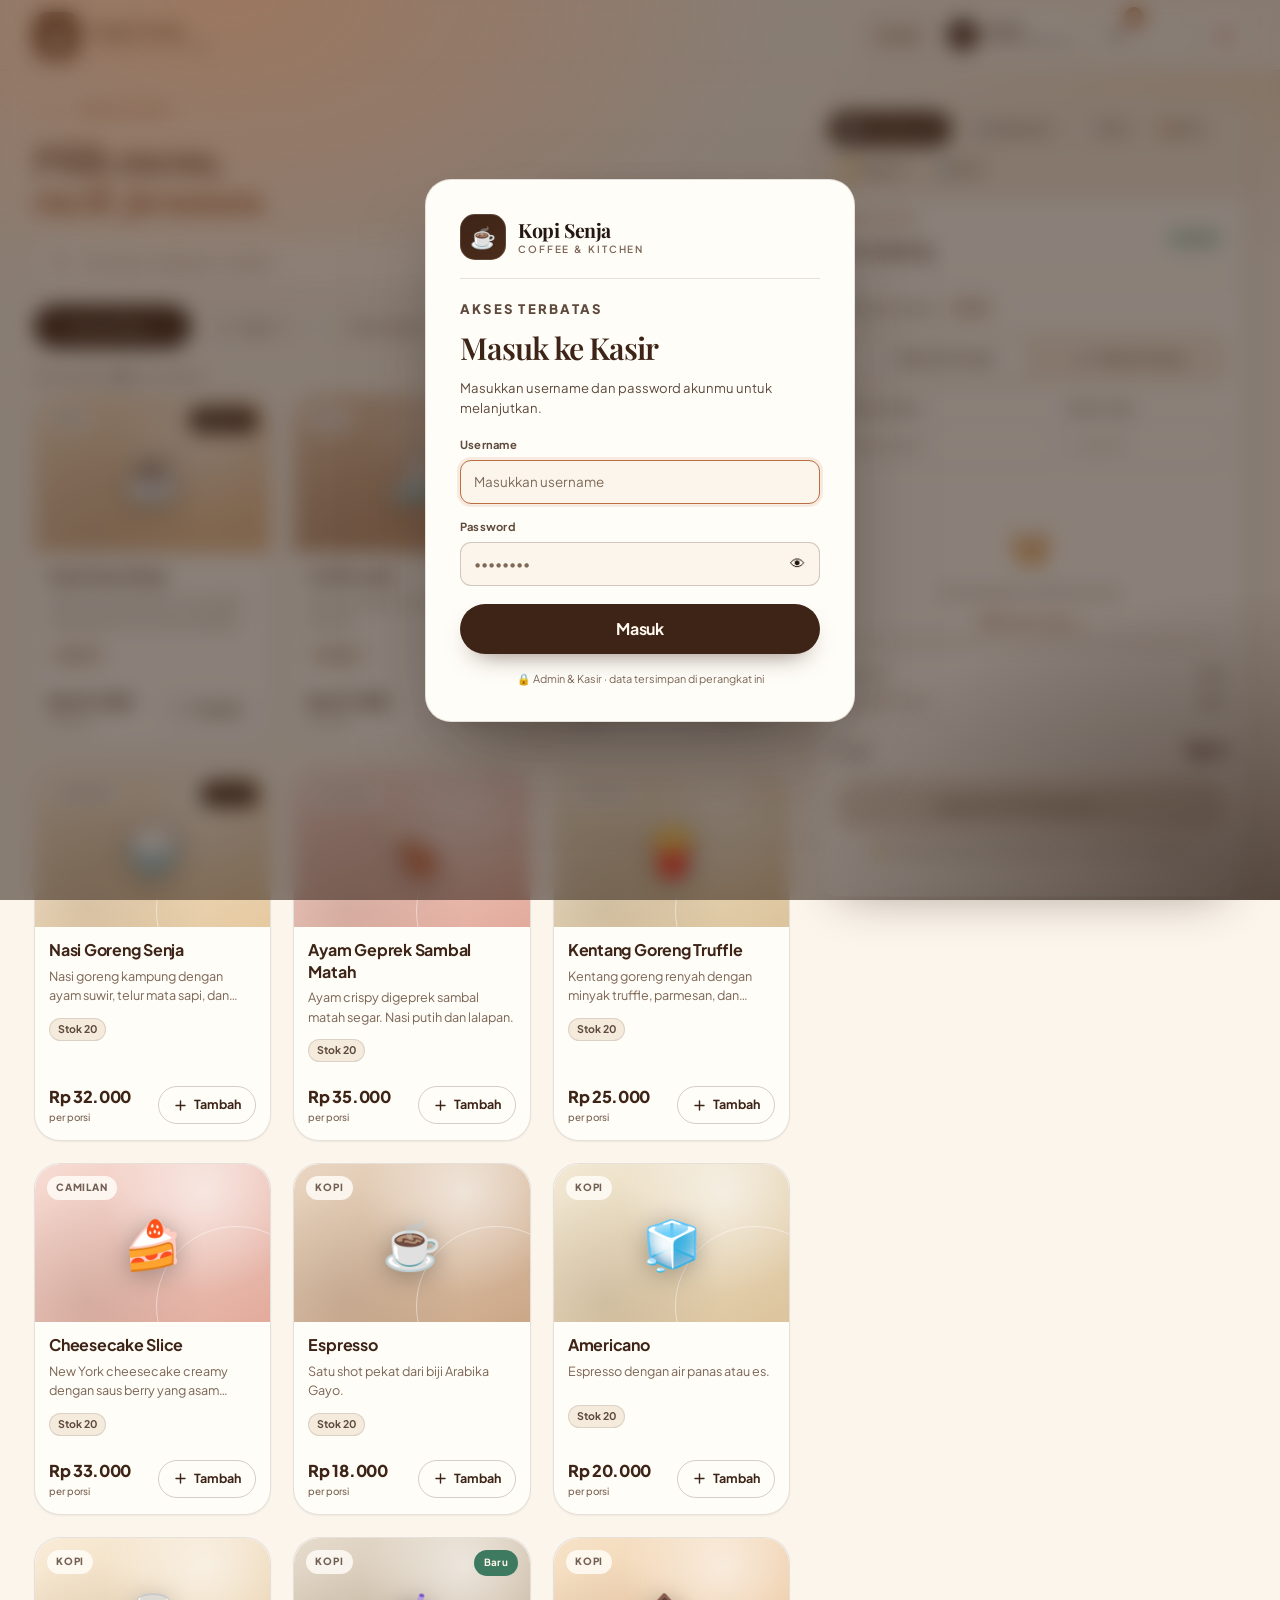
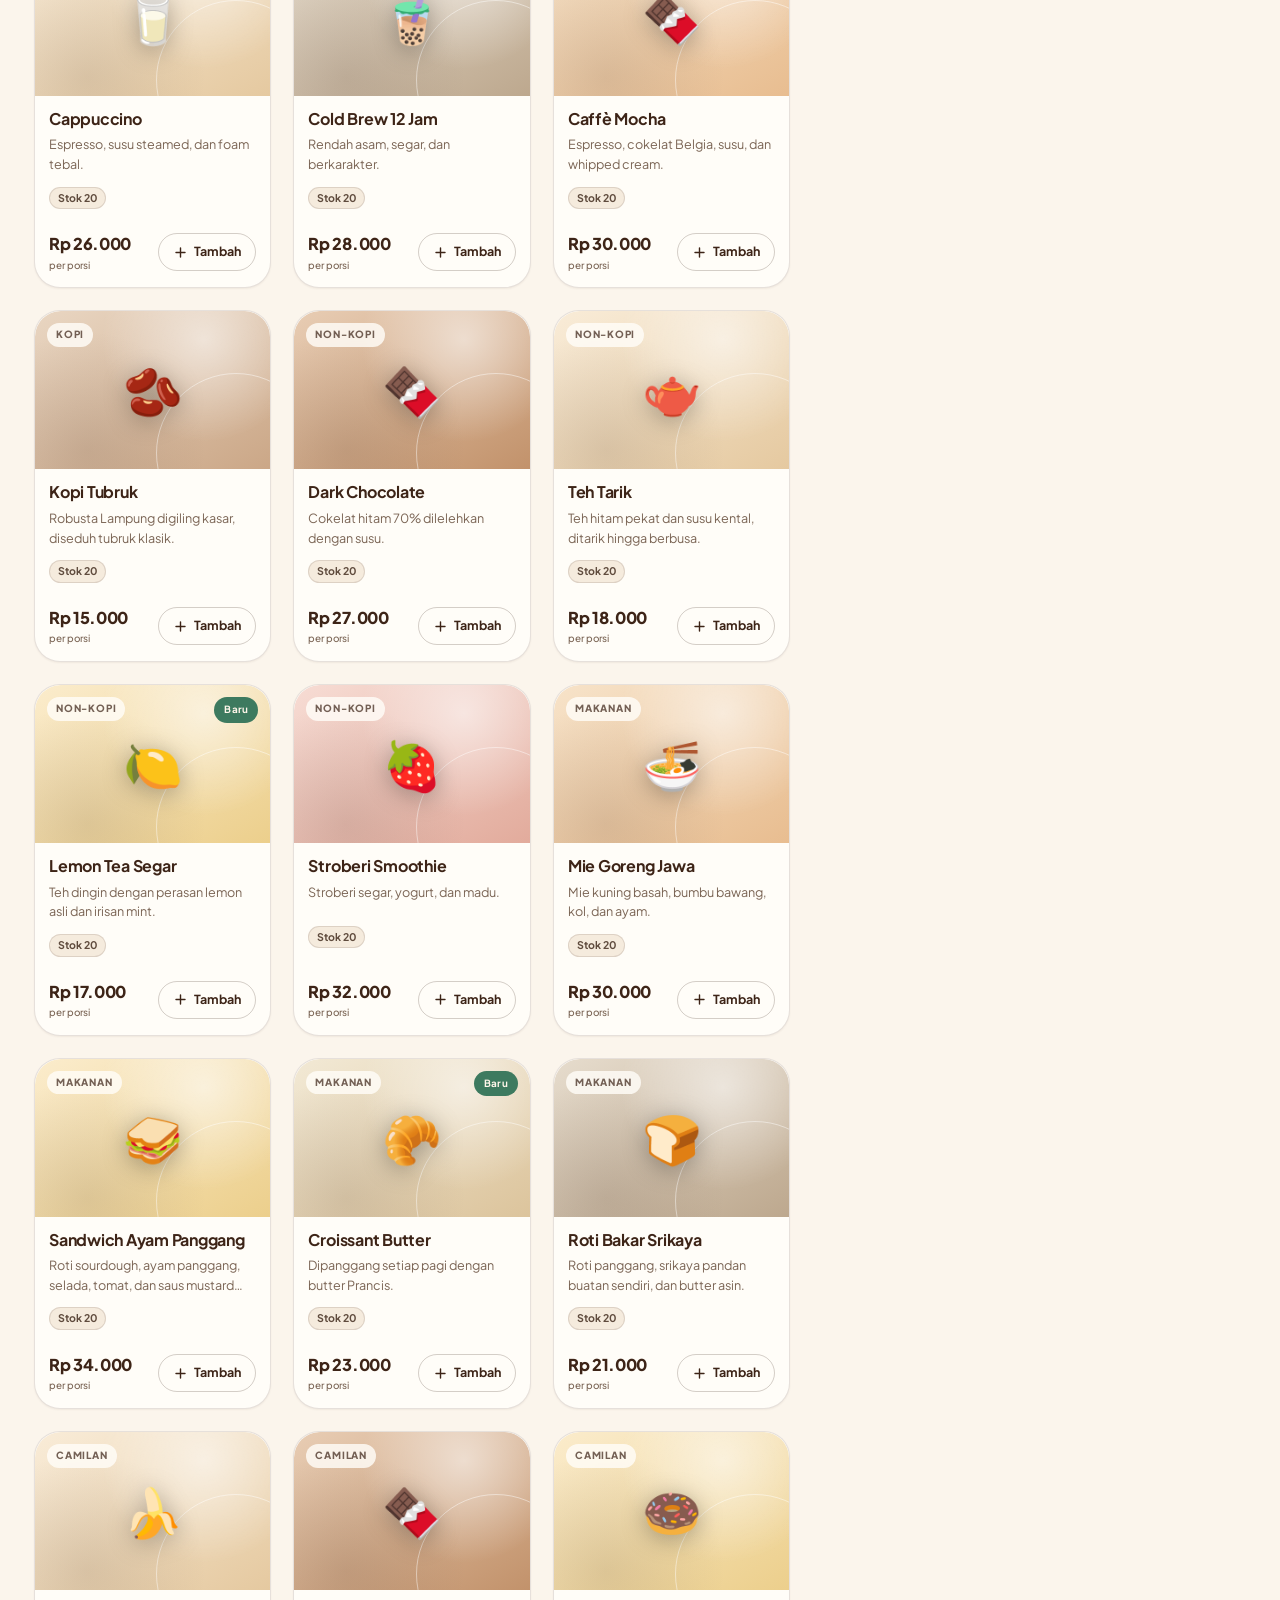
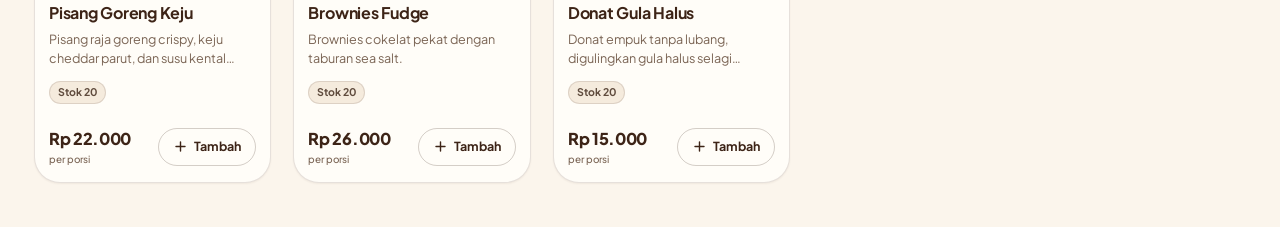
==== index.html @ 7e7ddf71 "Add files via upload" ====
<!DOCTYPE html>
<html lang="id">
<head>
  <meta charset="UTF-8" />
  <meta name="viewport" content="width=device-width, initial-scale=1" />
  <meta name="theme-color" content="#2A1B12" />
  <meta name="description" content="Kopi Senja — kasir kedai kopi. Pilih menu, atur pesanan, bayar, dan cetak struk." />
  <title>Kopi Senja — Kasir & Pemesanan</title>

  <link rel="preconnect" href="https://fonts.googleapis.com" />
  <link rel="preconnect" href="https://fonts.gstatic.com" crossorigin />
  <link href="https://fonts.googleapis.com/css2?family=Playfair+Display:ital,wght@0,500;0,600;0,700;1,600&family=Plus+Jakarta+Sans:wght@400;500;600;700;800&display=swap" rel="stylesheet" />
  <link rel="stylesheet" href="css/style.css" />
  <link rel="icon" href="data:image/svg+xml,<svg xmlns='http://www.w3.org/2000/svg' viewBox='0 0 100 100'><text y='.9em' font-size='90'>☕</text></svg>" />
</head>
<body class="pos-body is-locked">
  <a class="skip-link" href="#menu">Lewati ke menu</a>

  <!-- ============================ LOGIN ============================ -->
  <div class="login-screen is-open" id="loginScreen" role="dialog" aria-modal="true" aria-labelledby="loginTitle">
    <div class="login-card">
      <div class="login-brand">
        <span class="brand-mark" aria-hidden="true"><span id="loginLogo">☕</span></span>
        <span class="brand-text">
          <strong><span id="loginCafeName">Kopi Senja</span></strong>
          <small><span id="loginTagline">coffee &amp; kitchen</span></small>
        </span>
      </div>

      <div class="login-head">
        <p class="drawer-kicker">Akses terbatas</p>
        <h1 id="loginTitle">Masuk ke Kasir</h1>
        <p>Masukkan username dan password akunmu untuk melanjutkan.</p>
      </div>

      <form id="loginForm" autocomplete="off">
        <label class="field">
          <span>Username</span>
          <input type="text" id="loginUsername" placeholder="Masukkan username" autocomplete="username" autocapitalize="none" spellcheck="false" required />
        </label>
        <label class="field">
          <span>Password</span>
          <div class="password-wrap">
            <input type="password" id="loginPassword" placeholder="••••••••" autocomplete="current-password" required />
            <button type="button" id="togglePassword" aria-label="Tampilkan password">👁</button>
          </div>
        </label>
        <p class="login-error" id="loginError" hidden></p>
        <button class="btn btn-primary btn-block" type="submit" id="loginBtn">Masuk</button>
      </form>

      <p class="login-foot">🔒 Admin &amp; Kasir · data tersimpan di perangkat ini</p>
    </div>
  </div>

  <!-- ============================ TOP BAR ============================ -->
  <header class="pos-top" id="siteHeader">
    <div class="pos-brand">
      <span class="brand-mark" aria-hidden="true"><span id="brandLogo">☕</span></span>
      <span class="brand-text">
        <strong><span id="cafeNameDisplay" class="cafe-name-var">Kopi Senja</span></strong>
        <small><span id="taglineDisplay" class="tagline-var">coffee &amp; kitchen</span></small>
      </span>
    </div>

    <div class="pos-top-right">
      <span class="pos-clock" id="clock" aria-hidden="true">--:--</span>
      <div class="pos-user" id="posUser" title="Akun aktif">
        <span class="user-avatar" id="userAvatar" aria-hidden="true">A</span>
        <span class="user-meta">
          <strong id="userName">Admin</strong>
          <small id="userRole">Administrator</small>
        </span>
      </div>
      <button class="pos-top-btn" id="openCartBtn" type="button" aria-label="Buka keranjang">
        <svg viewBox="0 0 24 24" width="19" height="19" fill="none" aria-hidden="true">
          <path d="M4 5h2l2.2 10.2a2 2 0 0 0 2 1.6h7.5a2 2 0 0 0 2-1.55L21 8H7" stroke="currentColor" stroke-width="1.8" stroke-linecap="round" stroke-linejoin="round"/>
          <circle cx="10" cy="20" r="1.4" fill="currentColor"/>
          <circle cx="18" cy="20" r="1.4" fill="currentColor"/>
        </svg>
        <span class="cart-badge" id="cartBadge" aria-hidden="true">0</span>
      </button>
      <button class="pos-top-btn" id="btnFullscreen" type="button" title="Layar penuh" aria-label="Layar penuh">⛶</button>
      <button class="pos-top-btn pos-logout" id="logoutBtn" type="button" title="Keluar" aria-label="Keluar dari akun">⏻</button>
    </div>
  </header>

  <!-- ============================ MAIN ============================ -->
  <main class="pos-main" id="atas">
    <!-- ---------- KATALOG MENU ---------- -->
    <section class="pos-catalog" id="menu">
      <div class="catalog-head">
        <div>
          <p class="eyebrow"><span class="eyebrow-line" aria-hidden="true"></span>Menu kedai</p>
          <h1>Pilih menu,<br /><em>racik pesanan.</em></h1>
        </div>
        <p class="catalog-note">
          Harga belum termasuk PB1 10% — dihitung otomatis di keranjang.
        </p>
      </div>

      <div class="menu-toolbar">
        <div class="search-wrap">
          <svg viewBox="0 0 24 24" width="19" height="19" fill="none" aria-hidden="true">
            <circle cx="11" cy="11" r="6.5" stroke="currentColor" stroke-width="1.8"/>
            <path d="m16 16 4 4" stroke="currentColor" stroke-width="1.8" stroke-linecap="round"/>
          </svg>
          <input type="search" id="searchInput" placeholder="Cari kopi, makanan, camilan…" aria-label="Cari menu" autocomplete="off" />
          <button class="search-clear" id="searchClear" type="button" aria-label="Hapus pencarian" hidden>✕</button>
        </div>

        <div class="toolbar-right">
          <label class="sort-wrap">
            <span class="sr-only">Urutkan menu</span>
            <select id="sortSelect">
              <option value="populer">Rekomendasi</option>
              <option value="murah">Harga terendah</option>
              <option value="mahal">Harga tertinggi</option>
              <option value="nama">Nama A–Z</option>
            </select>
            <svg viewBox="0 0 20 20" width="16" height="16" fill="none" aria-hidden="true">
              <path d="m6 8 4 4 4-4" stroke="currentColor" stroke-width="1.8" stroke-linecap="round" stroke-linejoin="round"/>
            </svg>
          </label>
        </div>
      </div>

      <div class="chips" id="categoryChips" role="tablist" aria-label="Kategori menu"></div>

      <div class="menu-meta">
        <p id="resultCount" class="result-count" aria-live="polite"></p>
      </div>

      <div class="menu-grid" id="menuGrid"></div>

      <div class="empty-state" id="menuEmpty" hidden>
        <span class="empty-emoji" aria-hidden="true">🔍</span>
        <h3>Menu tidak ditemukan</h3>
        <p>Coba kata kunci lain atau pilih kategori "Semua Menu".</p>
        <button class="btn btn-ghost" id="resetFilterBtn" type="button">Reset pencarian</button>
      </div>
    </section>

    <!-- ---------- KOLOM KANAN: KERANJANG + DASHBOARD ---------- -->
    <aside class="pos-side" id="adminPanel" aria-label="Panel kasir dan pengelolaan">
      <div class="side-tabs" role="tablist" aria-label="Panel kasir">
        <button class="admin-tab is-active" data-admin="cart" type="button" role="tab">🧾 Keranjang <span class="tab-count" id="cartTabCount">0</span></button>
        <button class="admin-tab" data-admin="dashboard" type="button" role="tab">📊 Dashboard</button>
        <button class="admin-tab" data-admin="menu" type="button" role="tab">🍽️ Menu</button>
        <button class="admin-tab" data-admin="stock" type="button" role="tab">📦 Stok</button>
        <button class="admin-tab" data-admin="report" type="button" role="tab">💰 Laporan</button>
        <button class="admin-tab" data-admin="cafe" type="button" role="tab">⚙️ Kafe</button>
      </div>

      <div class="side-head">
        <div>
          <p class="drawer-kicker">Mode Kasir</p>
          <h2 id="adminPanelTitle">Keranjang</h2>
        </div>
        <span class="side-live"><span class="dot-live" aria-hidden="true"></span>Buka</span>
      </div>

      <div class="side-body">
        <!-- ===== KERANJANG ===== -->
        <section class="admin-section" data-section="cart">
          <div class="pos-cart" id="cartDrawer" aria-label="Keranjang pesanan">
            <p class="cart-kicker">Pesanan baru <span id="cartCountLabel" class="count-pill">0 item</span></p>

            <div class="order-type" role="group" aria-label="Jenis pesanan">
              <button type="button" class="type-btn is-active" data-type="dinein">
                <span aria-hidden="true">🍽️</span> Makan di Tempat
              </button>
              <button type="button" class="type-btn" data-type="takeaway">
                <span aria-hidden="true">🥡</span> Dibawa Pulang
              </button>
            </div>

            <div class="field-grid" id="detailsGrid">
              <label class="field">
                <span>Nama pemesan</span>
                <input type="text" id="customerName" placeholder="Nama kamu" maxlength="40" autocomplete="name" />
              </label>
              <label class="field" id="tableField">
                <span>Nomor meja</span>
                <input type="text" id="tableNumber" placeholder="cth. 07" maxlength="4" inputmode="numeric" />
              </label>
            </div>

            <div class="cart-items" id="cartItems"></div>

            <div class="cart-empty" id="cartEmpty">
              <span aria-hidden="true">🧺</span>
              <p>Keranjangmu masih kosong.</p>
              <a href="#menu" class="link-arrow" id="emptyCartBrowse">Pilih menu dulu →</a>
            </div>

            <div class="promo-row" id="promoRow">
              <label class="field field-promo">
                <span>Kode promo</span>
                <div class="promo-input">
                  <input type="text" id="promoInput" placeholder="Coba SENJA10" autocomplete="off" />
                  <button type="button" id="applyPromoBtn">Pakai</button>
                </div>
              </label>
              <p class="promo-hint" id="promoHint">SENJA10 · diskon 10% untuk semua pesanan.</p>
            </div>

            <footer class="cart-foot">
              <dl class="summary">
                <div><dt>Subtotal</dt><dd id="sumSubtotal">Rp 0</dd></div>
                <div id="discountRow" hidden><dt>Diskon <span id="promoBadge" class="promo-badge"></span></dt><dd id="sumDiscount">– Rp 0</dd></div>
                <div><dt>Pajak PB1 (10%)</dt><dd id="sumTax">Rp 0</dd></div>
                <div class="summary-total"><dt>Total</dt><dd id="sumTotal">Rp 0</dd></div>
              </dl>
              <button class="btn btn-primary btn-block" id="checkoutBtn" type="button" disabled>
                Lanjut ke Pembayaran
                <svg viewBox="0 0 20 20" width="18" height="18" fill="none" aria-hidden="true">
                  <path d="M4 10h11M11 5l5 5-5 5" stroke="currentColor" stroke-width="1.8" stroke-linecap="round" stroke-linejoin="round"/>
                </svg>
              </button>
              <p class="secure-note">🔒 Pembayaran diproses di perangkat ini · tanpa biaya tambahan</p>
            </footer>
          </div>
        </section>

        <!-- ===== DASHBOARD ===== -->
        <section class="admin-section" data-section="dashboard" hidden>
          <div class="stat-grid" id="dashboardStats"></div>
          <h3 class="admin-h3">Stok Menipis</h3>
          <div class="low-stock-list" id="dashboardLowStock"></div>
          <h3 class="admin-h3">Transaksi Terakhir</h3>
          <div class="recent-list" id="dashboardRecent"></div>
        </section>

        <!-- ===== MENU ===== -->
        <section class="admin-section" data-section="menu" hidden>
          <div class="menu-add-form">
            <h3>Tambah/Edit Menu</h3>
            <input type="hidden" id="menuId" />
            <input type="text" id="menuName" placeholder="Nama Menu" />
            <textarea id="menuDesc" placeholder="Deskripsi"></textarea>
            <input type="number" id="menuPrice" placeholder="Harga (Rp)" />
            <select id="menuCat">
              <option value="Kopi">Kopi</option>
              <option value="Non-Kopi">Non-Kopi</option>
              <option value="Makanan">Makanan</option>
              <option value="Camilan">Camilan &amp; Manis</option>
            </select>
            <input type="text" id="menuEmoji" placeholder="Emoji (☕)" />
            <input type="number" id="menuStock" placeholder="Stok (mis. 20)" min="0" />
            <input type="url" id="menuImage" placeholder="URL Gambar (https://...)" />
            <input type="text" id="menuTag" placeholder="Tag (opsional)" />
            <label><input type="checkbox" id="menuPopular" /> Populer</label>
            <label><input type="checkbox" id="menuNew" /> Baru</label>
            <div class="menu-form-actions">
              <button id="saveMenuBtn" type="button">Simpan Menu</button>
              <button id="clearMenuBtn" type="button">Bersihkan</button>
            </div>
          </div>
          <div class="menu-list-admin">
            <h3>Daftar Menu</h3>
            <div id="menuListAdmin"></div>
          </div>
        </section>

        <!-- ===== STOK ===== -->
        <section class="admin-section" data-section="stock" hidden>
          <p class="admin-hint">Atur jumlah stok tiap menu. Stok <strong>0</strong> berarti menu tidak bisa dipesan.</p>
          <div class="stock-toolbar">
            <button class="btn btn-ghost" id="stockRestockAllBtn" type="button">Isi Ulang Semua (+10)</button>
          </div>
          <div class="stock-list" id="stockList"></div>
        </section>

        <!-- ===== LAPORAN ===== -->
        <section class="admin-section" data-section="report" hidden>
          <div class="report-toolbar">
            <label class="field">
              <span>Periode</span>
              <select id="reportPeriod">
                <option value="today">Hari ini</option>
                <option value="7">7 hari terakhir</option>
                <option value="30">30 hari terakhir</option>
                <option value="all">Semua</option>
              </select>
            </label>
            <button class="btn btn-ghost" id="exportReportBtn" type="button">Ekspor CSV</button>
          </div>
          <div class="stat-grid" id="reportStats"></div>
          <h3 class="admin-h3">Pendapatan per Hari</h3>
          <div class="report-bars" id="reportDaily"></div>
          <h3 class="admin-h3">Metode Pembayaran</h3>
          <div class="report-pay" id="reportPayments"></div>
          <h3 class="admin-h3">Menu Terlaris</h3>
          <div class="report-top" id="reportTopItems"></div>
        </section>

        <!-- ===== KAFE ===== -->
        <section class="admin-section" data-section="cafe" hidden>
          <div class="field">
            <span>Nama Kafe</span>
            <input type="text" id="cafeName" placeholder="Contoh: Kopi Senja" />
          </div>
          <div class="field">
            <span>Logo (emoji atau teks)</span>
            <input type="text" id="cafeLogo" placeholder="☕" maxlength="3" />
          </div>
          <div class="field">
            <span>Tagline</span>
            <input type="text" id="tagline" placeholder="coffee &amp; kitchen" />
          </div>
          <div class="field">
            <span>Deskripsi</span>
            <textarea id="cafeDescription" placeholder="Deskripsi singkat kafe" style="width:100%;height:80px;padding:8px;border:1px solid var(--line);border-radius:10px;font-family:var(--sans);font-size:0.85rem;resize:vertical;"></textarea>
          </div>
          <div class="field">
            <span>Alamat Kafe</span>
            <input type="text" id="cafeAddress" placeholder="Contoh: Jl. Merdeka No. 24, Tolitoli" />
          </div>
          <div class="field">
            <span>Telepon / WhatsApp</span>
            <input type="text" id="cafePhone" placeholder="Contoh: 0852-1234-5678" />
          </div>
          <div class="save-btns">
            <button type="button" id="saveConfigBtn">Simpan</button>
            <button type="button" id="resetConfigBtn">Reset</button>
          </div>

          <div class="user-admin">
            <div class="user-admin-head">
              <h3 class="admin-h3">Akun &amp; Password</h3>
              <button class="btn btn-ghost user-save-btn" id="saveUsersBtn" type="button">Simpan Password</button>
            </div>
            <p class="admin-hint">Ubah password, tambah akun, atau hapus akun. Akun yang sedang dipakai tidak bisa dihapus.</p>

            <div class="user-list" id="userList"></div>

            <div class="user-add">
              <h4>Tambah Akun Baru</h4>
              <div class="field">
                <span>Username</span>
                <input type="text" id="newUserName" placeholder="cth. kasir2" maxlength="20" autocomplete="off" autocapitalize="none" spellcheck="false" />
              </div>
              <div class="field">
                <span>Password</span>
                <input type="text" id="newUserPass" placeholder="min. 4 karakter" maxlength="40" autocomplete="off" />
              </div>
              <div class="field">
                <span>Role</span>
                <select id="newUserRole">
                  <option value="kasir">Kasir</option>
                  <option value="admin">Admin</option>
                </select>
              </div>
              <button class="btn btn-primary btn-block" id="addUserBtn" type="button">Tambah Akun</button>
            </div>
          </div>
        </section>
      </div>
    </aside>
  </main>

  <!-- ============================ CHECKOUT MODAL ============================ -->
  <div class="modal" id="checkoutModal" role="dialog" aria-modal="true" aria-labelledby="checkoutTitle" aria-hidden="true">
    <div class="modal-card modal-checkout">
      <button class="icon-btn modal-close" id="closeCheckoutBtn" type="button" aria-label="Tutup pembayaran">
        <svg viewBox="0 0 24 24" width="20" height="20" fill="none"><path d="m6 6 12 12M18 6 6 18" stroke="currentColor" stroke-width="1.9" stroke-linecap="round"/></svg>
      </button>

      <header class="modal-head">
        <p class="drawer-kicker">Langkah terakhir</p>
        <h2 id="checkoutTitle">Pembayaran</h2>
        <p class="modal-sub" id="checkoutSub">3 item · Makan di tempat</p>
      </header>

      <div class="modal-body">
        <div class="checkout-summary" id="checkoutSummary"></div>

        <fieldset class="pay-methods">
          <legend>Metode pembayaran</legend>
          <label class="pay-option">
            <input type="radio" name="payment" value="tunai" checked />
            <span class="pay-icon" aria-hidden="true">💵</span>
            <span class="pay-text"><strong>Tunai</strong><small>Bayar di kasir</small></span>
            <span class="radio-dot" aria-hidden="true"></span>
          </label>
          <label class="pay-option">
            <input type="radio" name="payment" value="qris" />
            <span class="pay-icon" aria-hidden="true">📱</span>
            <span class="pay-text"><strong>QRIS</strong><small>Scan QR di kasir</small></span>
            <span class="radio-dot" aria-hidden="true"></span>
          </label>
          <label class="pay-option">
            <input type="radio" name="payment" value="kartu" />
            <span class="pay-icon" aria-hidden="true">💳</span>
            <span class="pay-text"><strong>Kartu Debit</strong><small>Mesin EDC tersedia</small></span>
            <span class="radio-dot" aria-hidden="true"></span>
          </label>
        </fieldset>

        <div class="cash-panel" id="cashPanel">
          <label class="field">
            <span>Uang diterima</span>
            <div class="cash-input">
              <span>Rp</span>
              <input type="number" id="cashInput" placeholder="0" min="0" step="1000" inputmode="numeric" />
            </div>
          </label>
          <div class="cash-chips" id="cashChips">
            <button type="button" data-cash="exact">Uang pas</button>
            <button type="button" data-cash="50000">50.000</button>
            <button type="button" data-cash="100000">100.000</button>
            <button type="button" data-cash="150000">150.000</button>
          </div>
          <p class="change-line" id="changeLine">Kembalian <strong>Rp 0</strong></p>
        </div>

        <p class="checkout-warning" id="checkoutWarning" hidden></p>
      </div>

      <footer class="modal-foot">
        <div class="foot-total">
          <span>Total bayar</span>
          <strong id="checkoutTotal">Rp 0</strong>
        </div>
        <button class="btn btn-primary btn-block" id="placeOrderBtn" type="button">Konfirmasi &amp; Buat Pesanan</button>
      </footer>
    </div>
  </div>

  <!-- ============================ RECEIPT MODAL ============================ -->
  <div class="modal" id="receiptModal" role="dialog" aria-modal="true" aria-labelledby="receiptTitle" aria-hidden="true">
    <div class="modal-card modal-receipt">
      <div class="receipt-paper" id="receiptPaper">
        <div class="receipt-brand">
          <span aria-hidden="true" id="receiptLogo">☕</span>
          <h2 id="receiptCafeName">KOPI SENJA</h2>
          <p id="receiptTagline">coffee &amp; kitchen</p>
          <small id="receiptAddress">Jl. Merdeka No. 24, Tolitoli · 0852-1234-5678</small>
        </div>

        <div class="receipt-divider"><span></span></div>

        <div class="receipt-meta" id="receiptBody"></div>

        <div class="receipt-divider"><span></span></div>

        <div class="receipt-thanks">
          <strong id="receiptTitle">Terima kasih! ☕</strong>
          <p id="receiptNote">Pesananmu sedang kami siapkan. Tunjukkan struk ini di kasir.</p>
        </div>
      </div>

      <div class="receipt-actions">
        <button class="btn btn-ghost" id="printReceiptBtn" type="button">
          <svg viewBox="0 0 24 24" width="18" height="18" fill="none" aria-hidden="true">
            <path d="M7 9V4h10v5M7 17H5a2 2 0 0 1-2-2v-4a2 2 0 0 1 2-2h14a2 2 0 0 1 2 2v4a2 2 0 0 1-2 2h-2" stroke="currentColor" stroke-width="1.7" stroke-linejoin="round"/>
            <path d="M7 14h10v6H7v-6Z" stroke="currentColor" stroke-width="1.7" stroke-linejoin="round"/>
          </svg>
          Cetak Struk
        </button>
        <button class="btn btn-primary" id="doneReceiptBtn" type="button">Selesai</button>
      </div>
    </div>
  </div>

  <!-- ============================ MOBILE CART BAR ============================ -->
  <div class="mobile-cart-bar" id="mobileCartBar" hidden>
    <div class="mcb-info">
      <span id="mcbCount">0 item</span>
      <strong id="mcbTotal">Rp 0</strong>
    </div>
    <button class="btn btn-primary" id="mcbOpenBtn" type="button">Lihat Keranjang</button>
  </div>

  <div class="toasts" id="toasts" aria-live="polite" aria-atomic="false"></div>

  <script src="js/data.js"></script>
  <script src="js/app.js"></script>
</body>
</html>
---- css/style.css ----
/* =========================================================
   Kopi Senja — Stylesheet
   ========================================================= */

:root {
  --cream: #fbf5ec;
  --cream-2: #f5ebdd;
  --cream-3: #efe0ca;
  --card: #fffdf8;
  --ink: #241610;
  --ink-soft: #5f4b3d;
  --ink-faint: #7b6555;
  --coffee: #3d2417;
  --coffee-2: #56341f;
  --caramel: #b96f3f;
  --caramel-dark: #9a552b;
  --amber: #e8a55f;
  --green: #3d7a5f;
  --green-soft: #e3f0e9;
  --red: #b4472f;
  --line: rgba(61, 36, 23, 0.13);
  --line-strong: rgba(61, 36, 23, 0.22);

  --shadow-xs: 0 1px 2px rgba(61, 36, 23, 0.06);
  --shadow-sm: 0 4px 14px -6px rgba(61, 36, 23, 0.18);
  --shadow-md: 0 22px 45px -26px rgba(61, 36, 23, 0.45);
  --shadow-lg: 0 40px 80px -40px rgba(38, 21, 12, 0.55);

  --radius-sm: 12px;
  --radius: 18px;
  --radius-lg: 26px;
  --radius-xl: 34px;

  --serif: "Playfair Display", Georgia, "Times New Roman", serif;
  --sans: "Plus Jakarta Sans", -apple-system, BlinkMacSystemFont, "Segoe UI", Roboto, sans-serif;
  --mono: "SFMono-Regular", Consolas, "Courier New", monospace;

  --header-h: 76px;
  --ease: cubic-bezier(0.22, 0.8, 0.28, 1);
}

*,
*::before,
*::after {
  box-sizing: border-box;
}

html {
  scroll-behavior: smooth;
  -webkit-text-size-adjust: 100%;
}

body {
  margin: 0;
  font-family: var(--sans);
  font-size: 16px;
  line-height: 1.6;
  color: var(--ink);
  background: var(--cream);
  -webkit-font-smoothing: antialiased;
  overflow-x: hidden;
}

body.no-scroll {
  overflow: hidden;
}

img,
svg {
  display: block;
  max-width: 100%;
}

button,
input,
select,
textarea {
  font: inherit;
  color: inherit;
}

button {
  cursor: pointer;
}

a {
  color: inherit;
  text-decoration: none;
}

h1,
h2,
h3,
h4,
p {
  margin: 0;
}

ul {
  margin: 0;
  padding: 0;
  list-style: none;
}

[hidden] {
  display: none !important;
}

::selection {
  background: var(--amber);
  color: var(--coffee);
}

:focus-visible {
  outline: 3px solid rgba(185, 111, 63, 0.55);
  outline-offset: 3px;
  border-radius: 4px;
}

.sr-only {
  position: absolute;
  width: 1px;
  height: 1px;
  padding: 0;
  margin: -1px;
  overflow: hidden;
  clip: rect(0 0 0 0);
  white-space: nowrap;
  border: 0;
}

.skip-link {
  position: fixed;
  top: 12px;
  left: 12px;
  z-index: 200;
  padding: 10px 18px;
  border-radius: 999px;
  background: var(--coffee);
  color: #fff;
  font-weight: 600;
  transform: translateY(-160%);
  transition: transform 0.2s var(--ease);
}

.skip-link:focus {
  transform: translateY(0);
}

.container {
  width: 100%;
  max-width: 1200px;
  margin: 0 auto;
  padding: 0 clamp(18px, 4vw, 36px);
}

section {
  scroll-margin-top: calc(var(--header-h) + 18px);
}

/* ============================= BUTTONS ============================= */

.btn {
  --btn-bg: transparent;
  --btn-fg: var(--ink);
  display: inline-flex;
  align-items: center;
  justify-content: center;
  gap: 9px;
  padding: 14px 24px;
  border: 1px solid transparent;
  border-radius: 999px;
  background: var(--btn-bg);
  color: var(--btn-fg);
  font-size: 0.94rem;
  font-weight: 700;
  letter-spacing: -0.01em;
  line-height: 1;
  white-space: nowrap;
  transition: transform 0.18s var(--ease), box-shadow 0.18s var(--ease),
    background-color 0.18s var(--ease), border-color 0.18s var(--ease);
}

.btn svg {
  flex: 0 0 auto;
  transition: transform 0.18s var(--ease);
}

.btn:hover svg {
  transform: translateX(2px);
}

.btn:active {
  transform: translateY(1px) scale(0.99);
}

.btn-primary {
  --btn-bg: var(--coffee);
  --btn-fg: #fff8ee;
  box-shadow: 0 12px 26px -14px rgba(61, 36, 23, 0.7);
}

.btn-primary:hover {
  --btn-bg: #2c190f;
  box-shadow: 0 18px 32px -16px rgba(61, 36, 23, 0.75);
}

.btn-primary:disabled {
  --btn-bg: #e7dbcd;
  --btn-fg: #8a7260;
  box-shadow: none;
  cursor: not-allowed;
}

.btn-ghost {
  --btn-bg: transparent;
  --btn-fg: var(--coffee);
  border-color: var(--line-strong);
}

.btn-ghost:hover {
  --btn-bg: rgba(185, 111, 63, 0.09);
  border-color: var(--caramel);
}

.btn-block {
  width: 100%;
  padding: 16px 24px;
  font-size: 1rem;
}

.icon-btn {
  display: inline-grid;
  place-items: center;
  width: 42px;
  height: 42px;
  padding: 0;
  border: 1px solid var(--line);
  border-radius: 50%;
  background: rgba(255, 253, 248, 0.7);
  color: var(--coffee);
  transition: background-color 0.18s, transform 0.18s var(--ease);
}

.icon-btn:hover {
  background: #fff;
  transform: rotate(90deg);
}

/* ============================== HEADER ============================= */

.site-header {
  position: sticky;
  top: 0;
  z-index: 60;
  height: var(--header-h);
  display: flex;
  align-items: center;
  background: rgba(251, 245, 236, 0.72);
  backdrop-filter: blur(16px);
  -webkit-backdrop-filter: blur(16px);
  border-bottom: 1px solid transparent;
  transition: border-color 0.25s, background-color 0.25s, box-shadow 0.25s;
}

.site-header.is-scrolled {
  background: rgba(251, 245, 236, 0.93);
  border-bottom-color: var(--line);
  box-shadow: 0 10px 30px -26px rgba(61, 36, 23, 0.8);
}

.header-inner {
  display: flex;
  align-items: center;
  justify-content: space-between;
  gap: 20px;
}

.brand {
  display: inline-flex;
  align-items: center;
  gap: 11px;
  flex: 0 0 auto;
}

.brand-mark {
  display: grid;
  place-items: center;
  width: 42px;
  height: 42px;
  border-radius: 50%;
  background: var(--coffee);
  color: var(--cream);
  box-shadow: inset 0 0 0 1px rgba(255, 255, 255, 0.14);
}

.brand-text {
  display: flex;
  flex-direction: column;
  line-height: 1.05;
}

.brand-text strong {
  font-family: var(--serif);
  font-size: 1.22rem;
  font-weight: 700;
  letter-spacing: -0.02em;
}

.brand-text small {
  font-size: 0.62rem;
  font-weight: 600;
  text-transform: uppercase;
  letter-spacing: 0.19em;
  color: var(--ink-faint);
  margin-top: 4px;
}

.main-nav {
  display: flex;
  align-items: center;
  gap: clamp(16px, 2.4vw, 32px);
  font-size: 0.92rem;
  font-weight: 600;
}

.main-nav a {
  position: relative;
  color: var(--ink-soft);
  padding: 6px 0;
  transition: color 0.18s;
}

.main-nav a::after {
  content: "";
  position: absolute;
  left: 0;
  bottom: 0;
  width: 100%;
  height: 1.5px;
  background: var(--caramel);
  transform: scaleX(0);
  transform-origin: left;
  transition: transform 0.25s var(--ease);
}

.main-nav a:hover {
  color: var(--ink);
}

.main-nav a:hover::after {
  transform: scaleX(1);
}

.nav-orders {
  display: inline-flex;
  align-items: center;
  gap: 6px;
}

.nav-count {
  display: inline-grid;
  place-items: center;
  min-width: 18px;
  height: 18px;
  padding: 0 4px;
  border-radius: 999px;
  background: var(--green);
  color: #fff;
  font-size: 0.66rem;
  font-weight: 800;
  line-height: 1;
}

.header-actions {
  display: flex;
  align-items: center;
  gap: 12px;
}

.hours-pill {
  display: inline-flex;
  align-items: center;
  gap: 7px;
  padding: 8px 14px;
  border: 1px solid var(--line);
  border-radius: 999px;
  font-size: 0.76rem;
  font-weight: 600;
  color: var(--ink-soft);
  background: rgba(255, 253, 248, 0.6);
}

.dot-live {
  width: 7px;
  height: 7px;
  border-radius: 50%;
  background: #4f9d72;
  box-shadow: 0 0 0 3px rgba(79, 157, 114, 0.18);
  animation: pulse 2.4s infinite;
}

.cart-btn {
  position: relative;
  display: inline-flex;
  align-items: center;
  gap: 9px;
  height: 44px;
  padding: 0 8px 0 16px;
  border: 0;
  border-radius: 999px;
  background: var(--coffee);
  color: #fff8ee;
  font-size: 0.86rem;
  font-weight: 700;
  transition: background-color 0.18s, transform 0.18s var(--ease);
}

.cart-btn:hover {
  background: #2c190f;
  transform: translateY(-1px);
}

.cart-badge {
  display: grid;
  place-items: center;
  min-width: 28px;
  height: 28px;
  padding: 0 6px;
  border-radius: 999px;
  background: var(--amber);
  color: var(--coffee);
  font-size: 0.76rem;
  font-weight: 800;
  transition: transform 0.2s var(--ease);
}

.cart-badge.bump {
  animation: bump 0.4s var(--ease);
}

/* =============================== HERO =============================== */

.hero {
  position: relative;
  padding: clamp(28px, 5vw, 62px) 0 clamp(48px, 7vw, 86px);
  overflow: hidden;
}

.hero-blob {
  position: absolute;
  border-radius: 50%;
  filter: blur(10px);
  pointer-events: none;
}

.hero-blob-1 {
  width: 560px;
  height: 560px;
  right: -180px;
  top: -120px;
  background: radial-gradient(circle, rgba(232, 165, 95, 0.32), transparent 68%);
}

.hero-blob-2 {
  width: 380px;
  height: 380px;
  left: -160px;
  bottom: -140px;
  background: radial-gradient(circle, rgba(185, 111, 63, 0.16), transparent 70%);
}

.hero-inner {
  position: relative;
  display: grid;
  grid-template-columns: 1.02fr 0.98fr;
  align-items: center;
  gap: clamp(24px, 4vw, 56px);
}

.eyebrow {
  display: flex;
  align-items: center;
  gap: 12px;
  font-size: 0.72rem;
  font-weight: 700;
  letter-spacing: 0.18em;
  text-transform: uppercase;
  color: var(--caramel-dark);
  margin-bottom: 20px;
}

.eyebrow-line {
  width: 34px;
  height: 1px;
  background: var(--caramel);
}

.hero h1 {
  font-family: var(--serif);
  font-size: clamp(2.6rem, 5.3vw, 4.35rem);
  font-weight: 600;
  line-height: 1.05;
  letter-spacing: -0.03em;
  color: var(--coffee);
}

.hero h1 em,
.section-head h2 em,
.story h2 em {
  font-style: italic;
  color: var(--caramel);
}

.nowrap {
  white-space: nowrap;
}

.hero-desc {
  max-width: 47ch;
  margin-top: 22px;
  font-size: clamp(0.98rem, 1.15vw, 1.06rem);
  color: var(--ink-soft);
}

.hero-actions {
  display: flex;
  flex-wrap: wrap;
  gap: 12px;
  margin-top: 32px;
}

.hero-points {
  display: flex;
  flex-wrap: wrap;
  gap: clamp(16px, 3vw, 32px);
  margin-top: 42px;
  padding-top: 26px;
  border-top: 1px solid var(--line);
}

.hero-points li {
  display: flex;
  align-items: flex-start;
  gap: 10px;
  font-size: 0.76rem;
  line-height: 1.4;
  color: var(--ink-faint);
}

.hero-points strong {
  display: inline-block;
  margin-top: 3px;
  font-size: 0.82rem;
  font-weight: 700;
  color: var(--ink);
}

.point-icon {
  display: grid;
  place-items: center;
  width: 34px;
  height: 34px;
  border-radius: 50%;
  background: rgba(255, 253, 248, 0.9);
  border: 1px solid var(--line);
  font-size: 0.95rem;
  flex: 0 0 auto;
}

/* --- hero visual --- */

.hero-visual {
  position: relative;
  display: grid;
  place-items: center;
  min-height: 420px;
}

.hero-plate {
  position: relative;
  width: min(430px, 82%);
  aspect-ratio: 1;
  border-radius: 50%;
  background:
    radial-gradient(circle at 32% 26%, #fffdf7 0%, #f6e8d5 46%, #e9d2b2 100%);
  box-shadow:
    inset 0 0 0 1px rgba(255, 255, 255, 0.7),
    inset 0 -30px 60px rgba(151, 101, 58, 0.16),
    0 40px 70px -45px rgba(61, 36, 23, 0.55);
  display: grid;
  place-items: center;
}

.hero-plate::before {
  content: "";
  position: absolute;
  inset: 9%;
  border-radius: 50%;
  border: 1px dashed rgba(97, 62, 37, 0.24);
}

.hero-plate::after {
  content: "";
  position: absolute;
  inset: 20%;
  border-radius: 50%;
  background: radial-gradient(circle at 40% 35%, rgba(255, 255, 255, 0.7), transparent 70%);
}

.hero-cup {
  position: relative;
  z-index: 2;
  display: grid;
  place-items: center;
  filter: drop-shadow(0 24px 26px rgba(84, 48, 24, 0.28));
}

.cup-emoji {
  font-size: clamp(96px, 12vw, 148px);
  line-height: 1;
  animation: cupFloat 5.5s ease-in-out infinite;
}

.cup-saucer {
  display: block;
  width: 150px;
  height: 16px;
  margin-top: -8px;
  border-radius: 50%;
  background: rgba(74, 44, 29, 0.14);
  filter: blur(3px);
}

.steam {
  position: absolute;
  top: -30px;
  width: 10px;
  height: 56px;
  border-radius: 50%;
  background: linear-gradient(to top, rgba(90, 58, 36, 0.24), rgba(90, 58, 36, 0));
  filter: blur(3px);
  opacity: 0;
  animation: steam 4.6s ease-in-out infinite;
}

.steam-1 { left: 34%; animation-delay: 0s; }
.steam-2 { left: 50%; animation-delay: 1.2s; height: 66px; }
.steam-3 { left: 64%; animation-delay: 2.3s; }

.hero-ring {
  position: absolute;
  inset: -3%;
  z-index: 3;
  animation: spin 42s linear infinite;
}

.hero-ring svg {
  width: 100%;
  height: 100%;
  overflow: visible;
}

.hero-ring text {
  fill: rgba(86, 52, 31, 0.62);
  font-family: var(--sans);
  font-size: 10.5px;
  font-weight: 700;
  letter-spacing: 3.1px;
}

.float-card {
  position: absolute;
  z-index: 4;
  display: flex;
  align-items: center;
  gap: 11px;
  padding: 12px 16px;
  border-radius: 16px;
  background: rgba(255, 253, 248, 0.94);
  border: 1px solid rgba(255, 255, 255, 0.9);
  box-shadow: var(--shadow-md);
  backdrop-filter: blur(8px);
  animation: floatCard 7s ease-in-out infinite;
}

.float-card strong {
  display: block;
  font-size: 0.8rem;
  font-weight: 700;
  line-height: 1.3;
}

.float-card small {
  display: block;
  font-size: 0.68rem;
  color: var(--ink-faint);
  line-height: 1.35;
}

.float-card-1 {
  top: 9%;
  left: -4%;
}

.float-card-1 b {
  font-size: 0.9rem;
  color: var(--caramel-dark);
  margin-left: 4px;
}

.float-thumb {
  display: grid;
  place-items: center;
  width: 38px;
  height: 38px;
  border-radius: 11px;
  background: linear-gradient(145deg, #f3dcc2, #e3b98c);
  font-size: 1.15rem;
}

.float-card-2 {
  bottom: 4%;
  right: -2%;
  flex-direction: column;
  align-items: flex-start;
  gap: 4px;
  animation-delay: 1.6s;
}

.star-stack {
  color: var(--amber);
  font-size: 0.8rem;
  letter-spacing: 2px;
}

/* ============================== MARQUEE ============================== */

.marquee {
  overflow: hidden;
  border-top: 1px solid var(--line);
  border-bottom: 1px solid var(--line);
  background: rgba(245, 235, 221, 0.6);
  padding: 14px 0;
}

.marquee-track {
  display: flex;
  align-items: center;
  gap: 34px;
  width: max-content;
  animation: marquee 38s linear infinite;
  font-family: var(--serif);
  font-size: 0.9rem;
  font-style: italic;
  letter-spacing: 0.02em;
  color: var(--ink-soft);
  white-space: nowrap;
}

.marquee-track span:nth-child(even) {
  color: var(--caramel);
  font-style: normal;
}

/* =============================== MENU =============================== */

.menu-section {
  padding: clamp(56px, 8vw, 96px) 0 clamp(40px, 6vw, 64px);
}

.section-head {
  display: flex;
  align-items: flex-end;
  justify-content: space-between;
  gap: 40px;
  margin-bottom: 34px;
}

.section-head .eyebrow {
  margin-bottom: 14px;
}

.section-head h2 {
  font-family: var(--serif);
  font-size: clamp(1.9rem, 3.4vw, 2.85rem);
  font-weight: 600;
  line-height: 1.12;
  letter-spacing: -0.025em;
  color: var(--coffee);
  max-width: 22ch;
}

.section-note {
  max-width: 34ch;
  font-size: 0.86rem;
  color: var(--ink-faint);
  line-height: 1.65;
  padding-bottom: 4px;
}

.section-note strong {
  color: var(--ink-soft);
}

.menu-toolbar {
  display: flex;
  align-items: center;
  gap: 14px;
  margin-bottom: 18px;
}

.search-wrap {
  position: relative;
  flex: 1;
  display: flex;
  align-items: center;
  gap: 10px;
  height: 50px;
  padding: 0 16px;
  border: 1px solid var(--line);
  border-radius: 14px;
  background: var(--card);
  box-shadow: var(--shadow-xs);
  transition: border-color 0.18s, box-shadow 0.18s;
  color: var(--ink-faint);
}

.search-wrap:focus-within {
  border-color: var(--caramel);
  box-shadow: 0 0 0 4px rgba(185, 111, 63, 0.1);
}

.search-wrap input {
  flex: 1;
  min-width: 0;
  height: 100%;
  border: 0;
  background: transparent;
  outline: none;
  font-size: 0.92rem;
  color: var(--ink);
}

.search-wrap input::placeholder {
  color: #7f6a58;
}

.search-wrap input::-webkit-search-cancel-button {
  display: none;
}

.search-clear {
  display: grid;
  place-items: center;
  width: 24px;
  height: 24px;
  padding: 0;
  border: 0;
  border-radius: 50%;
  background: var(--cream-2);
  color: var(--ink-soft);
  font-size: 0.66rem;
}

.toolbar-right {
  display: flex;
  gap: 10px;
}

.sort-wrap {
  position: relative;
  display: flex;
  align-items: center;
  height: 50px;
  padding: 0 12px 0 4px;
  border: 1px solid var(--line);
  border-radius: 14px;
  background: var(--card);
  color: var(--ink-soft);
}

.sort-wrap select {
  height: 100%;
  padding: 0 28px 0 12px;
  border: 0;
  background: transparent;
  outline: none;
  font-size: 0.86rem;
  font-weight: 600;
  appearance: none;
  cursor: pointer;
}

.sort-wrap svg {
  position: absolute;
  right: 12px;
  pointer-events: none;
}

.chips {
  display: flex;
  flex-wrap: wrap;
  gap: 8px;
  padding-bottom: 4px;
}

.chip {
  display: inline-flex;
  align-items: center;
  gap: 7px;
  padding: 9px 16px;
  border: 1px solid var(--line);
  border-radius: 999px;
  background: transparent;
  color: var(--ink-soft);
  font-size: 0.82rem;
  font-weight: 600;
  transition: background-color 0.18s, color 0.18s, border-color 0.18s,
    transform 0.18s var(--ease);
}

.chip span {
  font-size: 0.9rem;
  opacity: 0.82;
}

.chip:hover {
  border-color: var(--line-strong);
  background: rgba(255, 253, 248, 0.7);
  transform: translateY(-1px);
}

.chip.is-active {
  background: var(--coffee);
  border-color: var(--coffee);
  color: #fff6ea;
}

.chip .chip-count {
  font-size: 0.68rem;
  font-weight: 700;
  color: var(--ink-faint);
  margin-left: 2px;
}

.chip.is-active .chip-count {
  color: rgba(255, 246, 234, 0.8);
}

.menu-meta {
  display: flex;
  align-items: center;
  justify-content: space-between;
  min-height: 34px;
  margin-top: 8px;
}

.result-count {
  font-size: 0.78rem;
  color: var(--ink-faint);
}

.result-count strong {
  color: var(--ink);
}

.menu-grid {
  display: grid;
  grid-template-columns: repeat(auto-fill, minmax(250px, 1fr));
  gap: clamp(14px, 1.8vw, 22px);
}

/* --- menu card --- */

.menu-card {
  display: flex;
  flex-direction: column;
  background: var(--card);
  border: 1px solid var(--line);
  border-radius: var(--radius-lg);
  overflow: hidden;
  box-shadow: var(--shadow-xs);
  transition: transform 0.28s var(--ease), box-shadow 0.28s var(--ease),
    border-color 0.28s;
  animation: cardIn 0.45s var(--ease) backwards;
}

.menu-card:hover {
  transform: translateY(-5px);
  box-shadow: var(--shadow-md);
  border-color: rgba(185, 111, 63, 0.35);
}

.card-thumb {
  position: relative;
  display: grid;
  place-items: center;
  height: 168px;
  overflow: hidden;
  isolation: isolate;
}

.card-thumb::before {
  content: "";
  position: absolute;
  inset: 0;
  background:
    radial-gradient(circle at 72% 18%, rgba(255, 255, 255, 0.55), transparent 48%),
    radial-gradient(circle at 22% 88%, rgba(61, 36, 23, 0.12), transparent 52%);
  z-index: -1;
}

.card-thumb::after {
  content: "";
  position: absolute;
  width: 160px;
  height: 160px;
  right: -46px;
  bottom: -64px;
  border: 1px solid rgba(255, 255, 255, 0.45);
  border-radius: 50%;
  z-index: -1;
}

.card-emoji {
  font-size: 66px;
  line-height: 1;
  filter: drop-shadow(0 14px 16px rgba(61, 36, 23, 0.22));
  transition: transform 0.35s var(--ease);
}

.menu-card:hover .card-emoji {
  transform: scale(1.08) rotate(-3deg);
}

.thumb-cat {
  position: absolute;
  left: 12px;
  top: 12px;
  padding: 4px 9px;
  border-radius: 999px;
  background: rgba(255, 253, 248, 0.82);
  backdrop-filter: blur(6px);
  font-size: 0.62rem;
  font-weight: 800;
  letter-spacing: 0.08em;
  text-transform: uppercase;
  color: rgba(61, 36, 23, 0.72);
}

.thumb-badge {
  position: absolute;
  right: 12px;
  top: 12px;
  padding: 5px 10px;
  border-radius: 999px;
  background: var(--coffee);
  color: #fff6ea;
  font-size: 0.62rem;
  font-weight: 700;
  letter-spacing: 0.03em;
}

.thumb-badge.new {
  background: var(--green);
}

/* --- menu item image --- */

.menu-img {
  width: 100%;
  height: 100%;
  object-fit: cover;
  display: block;
}

.card-thumb {
  position: relative;
  overflow: hidden;
  height: 150px;
}

.card-thumb .menu-img {
  width: 100%;
  height: 100%;
  object-fit: cover;
}

.card-thumb .card-emoji {
  position: absolute;
  top: 50%;
  left: 50%;
  transform: translate(-50%, -50%);
  font-size: 3rem;
  filter: drop-shadow(0 4px 12px rgba(0,0,0,0.3));
}

/* Menu card - image on left */
.menu-card {
  display: flex;
  flex-direction: row;
  min-height: 110px;
}

.menu-card .card-thumb {
  width: 110px;
  height: 110px;
  flex-shrink: 0;
  border-radius: var(--radius-lg) 0 0 var(--radius-lg);
}

.menu-card .card-body {
  flex: 1;
  padding: 12px 14px;
}

/* --- cafe config panel --- */

.cafe-config {
  position: fixed;
  top: 0;
  right: -360px;
  width: 360px;
  max-height: 100vh;
  background: var(--card);
  border-left: 1px solid var(--line);
  z-index: 1000;
  padding: 24px;
  transition: right 0.3s var(--ease);
  overflow-y: auto;
}

.cafe-config.is-open {
  right: 0;
}

.cafe-config h2 {
  font-family: var(--serif);
  font-size: 1.5rem;
  font-weight: 600;
  letter-spacing: -0.02em;
  color: var(--coffee);
  margin-bottom: 24px;
  padding-bottom: 12px;
  border-bottom: 1px solid var(--line);
}

.cafe-config .field {
  margin-bottom: 20px;
}

.cafe-config .field > span {
  font-size: 0.7rem;
  font-weight: 700;
  letter-spacing: 0.02em;
  color: var(--ink-soft);
  margin-bottom: 6px;
  display: block;
}

.cafe-config input {
  width: 100%;
  height: 44px;
  padding: 0 13px;
  border: 1px solid var(--line-strong);
  border-radius: 11px;
  background: var(--card);
  font-size: 0.84rem;
  outline: none;
  transition: border-color 0.18s, box-shadow 0.18s;
}

.cafe-config input:focus {
  border-color: var(--caramel);
  box-shadow: 0 0 0 3px rgba(185, 111, 63, 0.12);
}

.cafe-config input::placeholder {
  color: #7f6a58;
}

.cafe-config .save-btns {
  display: flex;
  gap: 12px;
  margin-top: 8px;
}

.cafe-config .save-btns button {
  flex: 1;
  padding: 10px;
  border: 1px solid var(--coffee);
  border-radius: 999px;
  background: var(--coffee);
  color: #fff6ea;
  font-size: 0.86rem;
  font-weight: 700;
  cursor: pointer;
}

.cafe-config .save-btns button:hover {
  background: #2c190f;
}

.cafe-config .save-btns button:disabled {
  background: #e7dbcd;
  color: #8a7260;
  cursor: not-allowed;
}

.toggle-config,
.toggle-menu {
  position: fixed;
  top: 20px;
  right: 20px;
  z-index: 9000;
  width: 48px;
  height: 48px;
  border: 1px solid var(--coffee);
  border-radius: 50%;
  background: var(--coffee);
  color: #fff8ee;
  display: grid;
  place-items: center;
  font-size: 1.2rem;
  cursor: pointer;
  transition: transform 0.18s;
}

.toggle-menu {
  right: 80px;
}

.toggle-config:hover,
.toggle-menu:hover {
  transform: rotate(90deg);
}

/* Menu Admin Panel */
.menu-admin {
  position: fixed;
  top: 0;
  right: -420px;
  width: 420px;
  height: 100vh;
  background: var(--card);
  border-left: 1px solid var(--line);
  z-index: 1000;
  display: flex;
  flex-direction: column;
  transition: right 0.3s var(--ease);
  overflow: hidden;
}

.menu-admin.is-open {
  right: 0;
}

.menu-admin-header {
  display: flex;
  align-items: center;
  justify-content: space-between;
  padding: 20px 24px;
  border-bottom: 1px solid var(--line);
  background: var(--cream-2);
}

.menu-admin-header h2 {
  font-family: var(--serif);
  font-size: 1.4rem;
  font-weight: 600;
  color: var(--coffee);
}

.menu-admin-body {
  flex: 1;
  overflow-y: auto;
  padding: 20px 24px;
}

.menu-add-form h3,
.menu-list-admin h3 {
  font-size: 0.95rem;
  font-weight: 700;
  margin-bottom: 12px;
  color: var(--coffee);
}

.menu-add-form {
  padding: 16px;
  border: 1px solid var(--line);
  border-radius: 12px;
  background: var(--cream-2);
  margin-bottom: 24px;
  display: flex;
  flex-direction: column;
  gap: 10px;
}

.menu-add-form input,
.menu-add-form textarea,
.menu-add-form select {
  width: 100%;
  padding: 10px 12px;
  border: 1px solid var(--line-strong);
  border-radius: 10px;
  font-family: var(--sans);
  font-size: 0.85rem;
  background: var(--card);
}

.menu-add-form textarea {
  height: 60px;
  resize: vertical;
}

.menu-add-form label {
  display: flex;
  align-items: center;
  gap: 8px;
  font-size: 0.85rem;
  color: var(--ink-soft);
}

.menu-form-actions {
  display: flex;
  gap: 10px;
}

.menu-form-actions button {
  flex: 1;
  padding: 10px;
  border: none;
  border-radius: 999px;
  background: var(--coffee);
  color: #fff6ea;
  font-weight: 700;
  cursor: pointer;
}

.menu-form-actions button:hover {
  background: #2c190f;
}

.menu-list-admin {
  display: flex;
  flex-direction: column;
  gap: 10px;
}

.menu-item-admin {
  display: flex;
  gap: 12px;
  padding: 12px;
  border: 1px solid var(--line);
  border-radius: 12px;
  background: var(--card);
}

.menu-item-admin-img {
  width: 60px;
  height: 60px;
  border-radius: 10px;
  object-fit: cover;
  background: var(--cream-2);
  flex-shrink: 0;
}

.menu-item-admin-info {
  flex: 1;
  min-width: 0;
}

.menu-item-admin-info h4 {
  font-size: 0.9rem;
  font-weight: 700;
  color: var(--coffee);
  margin-bottom: 2px;
}

.menu-item-admin-info p {
  font-size: 0.75rem;
  color: var(--ink-faint);
  margin-bottom: 4px;
}

.menu-item-admin-price {
  font-size: 0.85rem;
  font-weight: 700;
  color: var(--caramel-dark);
}

.menu-item-admin-actions {
  display: flex;
  gap: 6px;
  flex-direction: column;
}

.menu-item-admin-actions button {
  padding: 6px 10px;
  border: 1px solid var(--line-strong);
  border-radius: 8px;
  background: var(--cream-2);
  font-size: 0.75rem;
  cursor: pointer;
}

.menu-item-admin-actions button:hover {
  background: var(--caramel);
  color: white;
}

/* gradient tones per menu item */

[data-tone="1"] { background: linear-gradient(150deg, #f7e3c9 0%, #e8bd90 100%); }
[data-tone="2"] { background: linear-gradient(150deg, #f9ecd8 0%, #e5c9a0 100%); }
[data-tone="3"] { background: linear-gradient(150deg, #e9d6c2 0%, #cba787 100%); }
[data-tone="4"] { background: linear-gradient(150deg, #f2e9d5 0%, #dcc49c 100%); }
[data-tone="5"] { background: linear-gradient(150deg, #e8cdb4 0%, #c2926b 100%); }
[data-tone="6"] { background: linear-gradient(150deg, #e6dccd 0%, #bda88e 100%); }
[data-tone="7"] { background: linear-gradient(150deg, #e2ead6 0%, #b9cba4 100%); }
[data-tone="8"] { background: linear-gradient(150deg, #fbeccc 0%, #eccf8c 100%); }
[data-tone="9"] { background: linear-gradient(150deg, #f7dcd4 0%, #e2ab9c 100%); }

.card-body {
  display: flex;
  flex-direction: column;
  gap: 6px;
  padding: 16px 18px 18px;
  flex: 1;
}

.card-title-row {
  display: flex;
  align-items: flex-start;
  justify-content: space-between;
  gap: 10px;
}

.card-title {
  font-size: 1rem;
  font-weight: 700;
  letter-spacing: -0.015em;
  line-height: 1.35;
  color: var(--coffee);
}

.card-desc {
  font-size: 0.79rem;
  line-height: 1.55;
  color: var(--ink-faint);
  display: -webkit-box;
  -webkit-line-clamp: 2;
  -webkit-box-orient: vertical;
  overflow: hidden;
  min-height: 2.45em;
}

.card-foot {
  display: flex;
  align-items: center;
  justify-content: space-between;
  gap: 12px;
  margin-top: auto;
  padding-top: 12px;
}

.card-price {
  font-size: 1.02rem;
  font-weight: 800;
  letter-spacing: -0.02em;
  color: var(--coffee);
}

.card-price small {
  display: block;
  font-size: 0.62rem;
  font-weight: 500;
  color: var(--ink-faint);
  letter-spacing: 0;
}

.add-btn {
  display: inline-flex;
  align-items: center;
  gap: 6px;
  height: 38px;
  padding: 0 14px;
  border: 1px solid var(--line-strong);
  border-radius: 999px;
  background: transparent;
  color: var(--coffee);
  font-size: 0.78rem;
  font-weight: 700;
  transition: background-color 0.18s, color 0.18s, border-color 0.18s,
    transform 0.18s var(--ease);
}

.add-btn svg {
  transition: transform 0.2s var(--ease);
}

.add-btn:hover {
  background: var(--coffee);
  border-color: var(--coffee);
  color: #fff6ea;
}

.add-btn:hover svg {
  transform: rotate(90deg);
}

.qty-stepper {
  display: inline-flex;
  align-items: center;
  gap: 2px;
  padding: 3px;
  border-radius: 999px;
  background: var(--coffee);
  color: #fff6ea;
}

.qty-stepper button {
  display: grid;
  place-items: center;
  width: 30px;
  height: 30px;
  padding: 0;
  border: 0;
  border-radius: 50%;
  background: transparent;
  color: inherit;
  font-size: 1rem;
  line-height: 1;
  transition: background-color 0.16s;
}

.qty-stepper button:hover {
  background: rgba(255, 255, 255, 0.14);
}

.qty-stepper span {
  min-width: 22px;
  text-align: center;
  font-size: 0.84rem;
  font-weight: 800;
  font-variant-numeric: tabular-nums;
}

/* --- empty state --- */

.empty-state {
  text-align: center;
  padding: 54px 20px;
  border: 1px dashed var(--line-strong);
  border-radius: var(--radius-lg);
  background: rgba(255, 253, 248, 0.5);
}

.empty-emoji {
  display: inline-grid;
  place-items: center;
  width: 64px;
  height: 64px;
  margin-bottom: 16px;
  border-radius: 50%;
  background: var(--cream-2);
  font-size: 1.7rem;
}

.empty-state h3 {
  font-family: var(--serif);
  font-size: 1.3rem;
  font-weight: 600;
  color: var(--coffee);
}

.empty-state p {
  max-width: 40ch;
  margin: 6px auto 18px;
  font-size: 0.86rem;
  color: var(--ink-faint);
}

/* =============================== STORY =============================== */

.story {
  padding: clamp(56px, 7vw, 90px) 0;
  background:
    radial-gradient(circle at 12% 20%, rgba(232, 165, 95, 0.12), transparent 48%),
    var(--cream-2);
  border-top: 1px solid var(--line);
  border-bottom: 1px solid var(--line);
}

.story-inner {
  display: grid;
  grid-template-columns: 0.92fr 1.08fr;
  gap: clamp(32px, 6vw, 76px);
  align-items: center;
}

.story-visual {
  position: relative;
  height: 100%;
  min-height: 380px;
}

.story-photo {
  position: absolute;
  display: grid;
  place-items: center;
  overflow: hidden;
  border-radius: var(--radius-lg);
  border: 6px solid rgba(255, 253, 248, 0.8);
  box-shadow: var(--shadow-md);
}

.story-photo-main {
  left: 0;
  top: 6%;
  width: 68%;
  height: 72%;
  background: linear-gradient(155deg, #e3c8a8 0%, #b98a5f 100%);
  grid-template-rows: 1fr auto;
  padding: 18px;
  gap: 10px;
}

.story-photo-main span {
  font-size: clamp(70px, 9vw, 96px);
  filter: drop-shadow(0 16px 18px rgba(61, 36, 23, 0.22));
}

.story-photo-main small {
  padding: 6px 12px;
  border-radius: 999px;
  background: rgba(255, 253, 248, 0.82);
  font-size: 0.68rem;
  font-weight: 700;
  letter-spacing: 0.05em;
  text-transform: uppercase;
  color: var(--ink-soft);
}

.story-photo-a,
.story-photo-b {
  width: 33%;
  aspect-ratio: 1;
  background: linear-gradient(150deg, #f2e4d1, #d9bd9b);
}

.story-photo-a {
  right: 0;
  top: 1%;
  transform: rotate(5deg);
  font-size: 2.4rem;
}

.story-photo-b {
  right: 3%;
  bottom: 2%;
  transform: rotate(-4deg);
  background: linear-gradient(150deg, #f8e6c8, #e5c084);
  font-size: 2.4rem;
}

.story-stamp {
  position: absolute;
  left: 54%;
  bottom: 4%;
  width: 92px;
  height: 92px;
  border-radius: 50%;
  background: var(--coffee);
  color: #fff6ea;
  display: grid;
  place-content: center;
  text-align: center;
  line-height: 1.05;
  transform: translateX(-50%) rotate(-8deg);
  box-shadow: 0 16px 30px -16px rgba(61, 36, 23, 0.7);
  border: 2px dashed rgba(255, 246, 234, 0.35);
}

.story-stamp strong {
  font-size: 0.56rem;
  letter-spacing: 0.18em;
  text-transform: uppercase;
  font-weight: 600;
  opacity: 0.8;
}

.story-stamp span {
  font-family: var(--serif);
  font-size: 1.5rem;
  font-weight: 600;
}

.story h2 {
  font-family: var(--serif);
  font-size: clamp(1.8rem, 3vw, 2.6rem);
  font-weight: 600;
  line-height: 1.15;
  letter-spacing: -0.025em;
  color: var(--coffee);
  max-width: 19ch;
}

.story-copy > p:not(.eyebrow) {
  margin-top: 18px;
  font-size: 0.92rem;
  line-height: 1.75;
  color: var(--ink-soft);
  max-width: 54ch;
}

.story-stats {
  display: grid;
  grid-template-columns: repeat(4, 1fr);
  gap: 12px;
  margin-top: 32px;
  padding-top: 26px;
  border-top: 1px solid var(--line-strong);
}

.story-stats strong {
  display: block;
  font-family: var(--serif);
  font-size: 1.7rem;
  font-weight: 600;
  line-height: 1;
  color: var(--caramel-dark);
}

.story-stats span {
  display: block;
  margin-top: 6px;
  font-size: 0.68rem;
  line-height: 1.4;
  color: var(--ink-faint);
}

/* ============================== ORDERS ============================== */

.orders-section {
  padding: clamp(56px, 8vw, 92px) 0;
}

.orders-list {
  display: grid;
  gap: 14px;
}

.order-card {
  border: 1px solid var(--line);
  border-radius: var(--radius);
  background: var(--card);
  padding: 20px 22px;
  box-shadow: var(--shadow-xs);
}

.order-top {
  display: flex;
  align-items: flex-start;
  justify-content: space-between;
  gap: 16px;
  flex-wrap: wrap;
}

.order-code {
  display: flex;
  align-items: center;
  gap: 10px;
  font-family: var(--mono);
  font-size: 0.86rem;
  font-weight: 700;
  letter-spacing: 0.02em;
  color: var(--coffee);
}

.order-code span {
  font-family: var(--sans);
  font-size: 0.68rem;
  font-weight: 500;
  color: var(--ink-faint);
  letter-spacing: 0;
}

.status-chip {
  display: inline-flex;
  align-items: center;
  gap: 6px;
  padding: 5px 12px;
  border-radius: 999px;
  font-size: 0.7rem;
  font-weight: 700;
  letter-spacing: 0.01em;
  white-space: nowrap;
}

.status-chip::before {
  content: "";
  width: 6px;
  height: 6px;
  border-radius: 50%;
  background: currentColor;
}

.status-diterima {
  background: #fdf0dd;
  color: #8a5514;
}

.status-dibuat {
  background: #e8eefb;
  color: #3f5fa8;
}

.status-siap {
  background: var(--green-soft);
  color: #2f6a4f;
}

.order-meta {
  display: flex;
  flex-wrap: wrap;
  gap: 6px 16px;
  margin-top: 6px;
  font-size: 0.75rem;
  color: var(--ink-faint);
}

.order-items {
  margin-top: 14px;
  padding: 12px 0;
  border-top: 1px dashed var(--line-strong);
  border-bottom: 1px dashed var(--line-strong);
  display: grid;
  gap: 5px;
}

.order-items li {
  display: flex;
  justify-content: space-between;
  gap: 16px;
  font-size: 0.8rem;
  color: var(--ink-soft);
}

.order-items li b {
  font-weight: 500;
  color: var(--ink-faint);
  margin-right: 6px;
}

.order-items li small {
  color: var(--ink-faint);
  font-size: 0.72rem;
}

.order-foot {
  display: flex;
  align-items: center;
  justify-content: space-between;
  gap: 14px;
  flex-wrap: wrap;
  margin-top: 14px;
}

.order-total {
  font-size: 0.82rem;
  color: var(--ink-faint);
}

.order-total strong {
  display: block;
  font-size: 1.05rem;
  font-weight: 800;
  color: var(--coffee);
  letter-spacing: -0.01em;
}

.order-actions {
  display: flex;
  gap: 8px;
}

.order-actions button {
  padding: 8px 14px;
  border: 1px solid var(--line-strong);
  border-radius: 999px;
  background: transparent;
  font-size: 0.74rem;
  font-weight: 700;
  color: var(--ink-soft);
  transition: background-color 0.18s, border-color 0.18s, color 0.18s;
}

.order-actions button:hover {
  background: var(--cream-2);
  border-color: var(--caramel);
  color: var(--coffee);
}

.order-progress {
  display: flex;
  align-items: center;
  gap: 0;
  margin-top: 16px;
}

.op-step {
  display: flex;
  align-items: center;
  gap: 7px;
  font-size: 0.66rem;
  font-weight: 600;
  color: var(--ink-faint);
  white-space: nowrap;
}

.op-step i {
  width: 8px;
  height: 8px;
  border-radius: 50%;
  background: var(--line-strong);
  transition: background-color 0.3s;
}

.op-step.is-done {
  color: var(--green);
}

.op-step.is-done i {
  background: var(--green);
  box-shadow: 0 0 0 3px var(--green-soft);
}

.op-line {
  flex: 1;
  height: 1px;
  background: var(--line-strong);
  margin: 0 8px;
}

.op-line.is-done {
  background: var(--green);
}

.orders-empty {
  margin-top: 6px;
}

/* ============================== FOOTER ============================== */

.site-footer {
  background: #241610;
  color: rgba(251, 245, 236, 0.72);
  padding: clamp(48px, 6vw, 76px) 0 26px;
  position: relative;
  overflow: hidden;
}

.site-footer::before {
  content: "";
  position: absolute;
  width: 460px;
  height: 460px;
  right: -200px;
  top: -220px;
  border-radius: 50%;
  background: radial-gradient(circle, rgba(232, 165, 95, 0.16), transparent 70%);
  pointer-events: none;
}

.footer-top {
  display: grid;
  grid-template-columns: 1.5fr 1fr 1fr 1.05fr;
  gap: clamp(26px, 4vw, 54px);
  position: relative;
}

.brand-light .brand-mark {
  background: rgba(255, 246, 234, 0.1);
  color: #f6e3cc;
  box-shadow: inset 0 0 0 1px rgba(255, 246, 234, 0.16);
}

.brand-light .brand-text strong {
  color: #fdf7ee;
}

.brand-light .brand-text small {
  color: rgba(251, 245, 236, 0.5);
}

.footer-brand > p {
  margin-top: 18px;
  font-size: 0.82rem;
  line-height: 1.7;
  max-width: 34ch;
}

.socials {
  display: flex;
  gap: 8px;
  margin-top: 20px;
}

.socials a {
  padding: 7px 13px;
  border: 1px solid rgba(251, 245, 236, 0.16);
  border-radius: 999px;
  font-size: 0.68rem;
  font-weight: 600;
  color: rgba(251, 245, 236, 0.78);
  transition: background-color 0.18s, border-color 0.18s, color 0.18s;
}

.socials a:hover {
  background: rgba(251, 245, 236, 0.08);
  border-color: rgba(251, 245, 236, 0.35);
  color: #fff;
}

.footer-col h3 {
  font-size: 0.68rem;
  font-weight: 800;
  letter-spacing: 0.16em;
  text-transform: uppercase;
  color: #f0d9bd;
  margin-bottom: 16px;
}

.footer-col p {
  font-size: 0.82rem;
  line-height: 1.7;
}

.footer-hint {
  margin-top: 8px;
  font-size: 0.72rem !important;
  color: rgba(251, 245, 236, 0.58);
}

.hours-list {
  display: grid;
  gap: 9px;
}

.hours-list li {
  display: flex;
  align-items: baseline;
  justify-content: space-between;
  gap: 12px;
  font-size: 0.78rem;
  padding-bottom: 8px;
  border-bottom: 1px dashed rgba(251, 245, 236, 0.12);
}

.hours-list b {
  font-weight: 600;
  color: rgba(251, 245, 236, 0.92);
  white-space: nowrap;
  font-variant-numeric: tabular-nums;
}

.pay-note {
  margin-top: 8px;
  font-size: 0.72rem !important;
  color: #e0b98b;
  letter-spacing: 0.03em;
}

.footer-cta {
  display: inline-block;
  margin-top: 14px;
  font-size: 0.82rem;
  font-weight: 700;
  color: #f0d9bd;
  border-bottom: 1px solid rgba(240, 217, 189, 0.4);
  padding-bottom: 2px;
  transition: color 0.18s, border-color 0.18s;
}

.footer-cta:hover {
  color: #fff;
  border-color: #fff;
}

.footer-bottom {
  display: flex;
  justify-content: space-between;
  gap: 16px;
  flex-wrap: wrap;
  margin-top: clamp(34px, 5vw, 56px);
  padding-top: 20px;
  border-top: 1px solid rgba(251, 245, 236, 0.1);
  font-size: 0.7rem;
  color: rgba(251, 245, 236, 0.58);
}

/* ============================ OVERLAY/DRAWER ============================ */

.overlay {
  position: fixed;
  inset: 0;
  z-index: 90;
  background: rgba(36, 22, 16, 0.45);
  backdrop-filter: blur(3px);
  -webkit-backdrop-filter: blur(3px);
  opacity: 0;
  transition: opacity 0.3s var(--ease);
}

.overlay.is-open {
  opacity: 1;
}

.drawer {
  position: fixed;
  top: 0;
  right: 0;
  z-index: 100;
  display: flex;
  flex-direction: column;
  width: min(460px, 100%);
  height: 100dvh;
  background: var(--cream);
  box-shadow: var(--shadow-lg);
  transform: translateX(102%);
  transition: transform 0.38s var(--ease);
  visibility: hidden;
}

.drawer.is-open {
  transform: translateX(0);
  visibility: visible;
}

.drawer-head {
  display: flex;
  align-items: flex-start;
  justify-content: space-between;
  gap: 16px;
  padding: 22px 24px 18px;
  border-bottom: 1px solid var(--line);
  background: var(--card);
}

.drawer-kicker {
  font-size: 0.64rem;
  font-weight: 800;
  letter-spacing: 0.17em;
  text-transform: uppercase;
  color: var(--caramel-dark);
  margin-bottom: 5px;
}

.drawer-head h2 {
  display: flex;
  align-items: center;
  gap: 10px;
  font-family: var(--serif);
  font-size: 1.5rem;
  font-weight: 600;
  letter-spacing: -0.02em;
  color: var(--coffee);
}

.count-pill {
  font-family: var(--sans);
  font-size: 0.66rem;
  font-weight: 700;
  letter-spacing: 0;
  padding: 4px 9px;
  border-radius: 999px;
  background: var(--cream-2);
  color: var(--ink-soft);
}

.drawer-body {
  flex: 1;
  overflow-y: auto;
  overscroll-behavior: contain;
  padding: 20px 24px 26px;
}

.order-type {
  display: grid;
  grid-template-columns: 1fr 1fr;
  gap: 8px;
  padding: 5px;
  border-radius: 14px;
  background: var(--cream-2);
  margin-bottom: 18px;
}

.type-btn {
  display: inline-flex;
  align-items: center;
  justify-content: center;
  gap: 7px;
  padding: 10px 8px;
  border: 1px solid transparent;
  border-radius: 10px;
  background: transparent;
  color: var(--ink-soft);
  font-size: 0.78rem;
  font-weight: 600;
  transition: background-color 0.18s, color 0.18s, box-shadow 0.18s;
}

.type-btn.is-active {
  background: var(--card);
  color: var(--coffee);
  box-shadow: var(--shadow-sm);
  border-color: rgba(61, 36, 23, 0.06);
}

.field-grid {
  display: grid;
  grid-template-columns: 1fr 0.72fr;
  gap: 10px;
  margin-bottom: 20px;
}

.field-grid.is-single {
  grid-template-columns: 1fr;
}

.field {
  display: flex;
  flex-direction: column;
  gap: 6px;
  min-width: 0;
}

.field > span {
  font-size: 0.7rem;
  font-weight: 700;
  letter-spacing: 0.02em;
  color: var(--ink-soft);
}

.field input {
  width: 100%;
  height: 44px;
  padding: 0 13px;
  border: 1px solid var(--line-strong);
  border-radius: 11px;
  background: var(--card);
  font-size: 0.84rem;
  outline: none;
  transition: border-color 0.18s, box-shadow 0.18s;
}

.field input:focus {
  border-color: var(--caramel);
  box-shadow: 0 0 0 3px rgba(185, 111, 63, 0.12);
}

.field input::placeholder {
  color: #7f6a58;
}

.field[hidden] {
  display: none;
}

/* --- cart items --- */

.cart-items {
  display: grid;
  gap: 12px;
}

.cart-item {
  display: grid;
  grid-template-columns: 58px 1fr auto;
  gap: 12px;
  padding: 12px;
  border: 1px solid var(--line);
  border-radius: 15px;
  background: var(--card);
}

.ci-thumb {
  display: grid;
  place-items: center;
  width: 58px;
  height: 58px;
  border-radius: 12px;
  font-size: 1.6rem;
}

.ci-main {
  min-width: 0;
  display: flex;
  flex-direction: column;
  gap: 2px;
}

.ci-name {
  font-size: 0.84rem;
  font-weight: 700;
  line-height: 1.3;
  color: var(--coffee);
}

.ci-price {
  font-size: 0.72rem;
  color: var(--ink-faint);
}

.ci-price strong {
  color: var(--ink-soft);
  font-weight: 700;
}

.ci-note {
  width: 100%;
  margin-top: 5px;
  padding: 4px 0;
  border: 0;
  border-bottom: 1px dashed var(--line-strong);
  background: transparent;
  font-size: 0.7rem;
  outline: none;
  color: var(--ink-soft);
}

.ci-note::placeholder {
  color: #7f6a58;
}

.ci-note:focus {
  border-bottom-color: var(--caramel);
}

.ci-side {
  display: flex;
  flex-direction: column;
  align-items: flex-end;
  justify-content: space-between;
  gap: 6px;
}

.ci-side .qty-stepper {
  gap: 0;
  padding: 2px;
}

.ci-side .qty-stepper button {
  width: 24px;
  height: 24px;
  font-size: 0.9rem;
}

.ci-side .qty-stepper span {
  min-width: 18px;
  font-size: 0.76rem;
}

.ci-remove {
  padding: 2px 4px;
  border: 0;
  background: transparent;
  color: var(--ink-faint);
  font-size: 0.65rem;
  text-decoration: underline;
  text-underline-offset: 3px;
}

.ci-remove:hover {
  color: var(--red);
}

.cart-empty {
  text-align: center;
  padding: 34px 12px;
  color: var(--ink-faint);
  font-size: 0.84rem;
}

.cart-empty span {
  display: block;
  font-size: 2.2rem;
  margin-bottom: 8px;
  opacity: 0.8;
}

.link-arrow {
  display: inline-block;
  margin-top: 8px;
  font-size: 0.8rem;
  font-weight: 700;
  color: var(--caramel-dark);
  border-bottom: 1px solid rgba(185, 111, 63, 0.35);
}

/* --- promo --- */

.promo-row {
  margin-top: 22px;
  padding-top: 18px;
  border-top: 1px dashed var(--line-strong);
}

.field-promo {
  gap: 7px;
}

.promo-input {
  display: flex;
  gap: 8px;
}

.promo-input input {
  flex: 1;
  text-transform: uppercase;
  letter-spacing: 0.06em;
  font-weight: 600;
}

.promo-input button {
  flex: 0 0 auto;
  padding: 0 18px;
  border: 1px solid var(--coffee);
  border-radius: 11px;
  background: var(--coffee);
  color: #fff6ea;
  font-size: 0.78rem;
  font-weight: 700;
  transition: background-color 0.18s;
}

.promo-input button:hover {
  background: #2c190f;
}

.promo-hint {
  margin-top: 7px;
  font-size: 0.68rem;
  color: var(--ink-faint);
}

.promo-hint.is-error {
  color: var(--red);
}

.promo-hint.is-success {
  color: var(--green);
}

/* --- drawer footer --- */

.drawer-foot {
  padding: 16px 24px 20px;
  border-top: 1px solid var(--line);
  background: var(--card);
  box-shadow: 0 -16px 30px -30px rgba(61, 36, 23, 0.5);
}

.summary {
  display: grid;
  gap: 6px;
  margin: 0 0 14px;
}

.summary > div {
  display: flex;
  align-items: baseline;
  justify-content: space-between;
  gap: 14px;
  font-size: 0.8rem;
  color: var(--ink-soft);
}

.summary dt {
  display: flex;
  align-items: center;
  gap: 6px;
}

.summary dd {
  margin: 0;
  font-weight: 600;
  font-variant-numeric: tabular-nums;
}

.summary #sumDiscount {
  color: var(--green);
}

.promo-badge {
  font-size: 0.6rem;
  font-weight: 800;
  letter-spacing: 0.06em;
  padding: 2px 6px;
  border-radius: 5px;
  background: var(--green-soft);
  color: var(--green);
}

.summary-total {
  margin-top: 6px;
  padding-top: 10px;
  border-top: 1px solid var(--line);
  font-size: 0.92rem !important;
  color: var(--ink) !important;
}

.summary-total dd {
  font-size: 1.22rem;
  font-weight: 800;
  letter-spacing: -0.02em;
  color: var(--coffee);
}

.secure-note {
  margin-top: 10px;
  text-align: center;
  font-size: 0.65rem;
  color: var(--ink-faint);
}

/* ============================== MODALS ============================== */

.modal {
  position: fixed;
  inset: 0;
  z-index: 110;
  display: flex;
  align-items: center;
  justify-content: center;
  padding: 20px;
  background: rgba(36, 22, 16, 0.55);
  backdrop-filter: blur(4px);
  -webkit-backdrop-filter: blur(4px);
  opacity: 0;
  visibility: hidden;
  transition: opacity 0.28s var(--ease), visibility 0s linear 0.28s;
}

.modal.is-open {
  opacity: 1;
  visibility: visible;
  transition: opacity 0.28s var(--ease), visibility 0s;
}

.modal-card {
  position: relative;
  width: 100%;
  max-width: 520px;
  max-height: min(92dvh, 860px);
  display: flex;
  flex-direction: column;
  background: var(--cream);
  border-radius: var(--radius-lg);
  box-shadow: var(--shadow-lg);
  transform: translateY(18px) scale(0.98);
  transition: transform 0.32s var(--ease);
  overflow: hidden;
}

.modal.is-open .modal-card {
  transform: translateY(0) scale(1);
}

.modal-head {
  padding: 24px 26px 14px;
}

.modal-head h2 {
  font-family: var(--serif);
  font-size: 1.75rem;
  font-weight: 600;
  letter-spacing: -0.025em;
  color: var(--coffee);
}

.modal-sub {
  margin-top: 4px;
  font-size: 0.8rem;
  color: var(--ink-faint);
}

.modal-close {
  position: absolute;
  top: 16px;
  right: 16px;
  z-index: 3;
}

.modal-body {
  padding: 8px 26px 22px;
  overflow-y: auto;
  overscroll-behavior: contain;
}

.checkout-summary {
  border: 1px solid var(--line);
  border-radius: 14px;
  background: var(--card);
  overflow: hidden;
}

.cs-line {
  display: flex;
  justify-content: space-between;
  gap: 12px;
  padding: 8px 14px;
  font-size: 0.79rem;
  color: var(--ink-soft);
}

.cs-line:first-child {
  padding-top: 13px;
}

.cs-line:last-child {
  padding-bottom: 13px;
}

.cs-line span:last-child {
  font-weight: 600;
  font-variant-numeric: tabular-nums;
  white-space: nowrap;
}

.cs-line.cs-discount span:last-child {
  color: var(--green);
}

.cs-line.cs-total {
  border-top: 1px solid var(--line);
  background: rgba(245, 235, 221, 0.5);
  font-weight: 700;
  color: var(--ink);
  font-size: 0.86rem;
}

.cs-line.cs-total span:last-child {
  font-weight: 800;
  font-size: 1.02rem;
  color: var(--coffee);
}

.pay-methods {
  display: grid;
  grid-template-columns: repeat(3, 1fr);
  gap: 8px;
  margin: 20px 0 0;
  padding: 0;
  border: 0;
}

.pay-methods legend {
  margin-bottom: 9px;
  padding: 0;
  font-size: 0.7rem;
  font-weight: 700;
  color: var(--ink-soft);
}

.pay-option {
  position: relative;
  display: flex;
  flex-direction: column;
  gap: 4px;
  padding: 12px 10px;
  border: 1px solid var(--line-strong);
  border-radius: 13px;
  background: var(--card);
  cursor: pointer;
  transition: border-color 0.18s, box-shadow 0.18s, background-color 0.18s;
}

.pay-option input {
  position: absolute;
  opacity: 0;
  pointer-events: none;
}

.pay-option:hover {
  border-color: var(--caramel);
}

.pay-option:has(input:checked) {
  border-color: var(--coffee);
  background: #fffdf8;
  box-shadow: 0 0 0 2px rgba(61, 36, 23, 0.08);
}

.pay-option:has(input:focus-visible) {
  outline: 3px solid rgba(185, 111, 63, 0.5);
  outline-offset: 2px;
}

.pay-icon {
  font-size: 1.1rem;
  line-height: 1;
}

.pay-text strong {
  display: block;
  font-size: 0.76rem;
  font-weight: 700;
  color: var(--coffee);
  line-height: 1.3;
}

.pay-text small {
  display: block;
  margin-top: 2px;
  font-size: 0.62rem;
  color: var(--ink-faint);
  line-height: 1.3;
}

.radio-dot {
  position: absolute;
  top: 10px;
  right: 10px;
  width: 13px;
  height: 13px;
  border: 1.5px solid var(--line-strong);
  border-radius: 50%;
  transition: border-color 0.18s, box-shadow 0.18s;
}

.pay-option:has(input:checked) .radio-dot {
  border-color: var(--coffee);
  box-shadow: inset 0 0 0 3px var(--card), inset 0 0 0 8px var(--coffee);
}

.cash-panel {
  margin-top: 18px;
  padding: 14px;
  border: 1px solid var(--line);
  border-radius: 14px;
  background: rgba(255, 253, 248, 0.7);
}

.cash-input {
  display: flex;
  align-items: center;
  gap: 8px;
  height: 46px;
  padding: 0 13px;
  border: 1px solid var(--line-strong);
  border-radius: 11px;
  background: var(--card);
}

.cash-input:focus-within {
  border-color: var(--caramel);
  box-shadow: 0 0 0 3px rgba(185, 111, 63, 0.12);
}

.cash-input span {
  font-size: 0.8rem;
  font-weight: 700;
  color: var(--ink-faint);
}

.cash-input input {
  flex: 1;
  min-width: 0;
  height: 100%;
  border: 0;
  background: transparent;
  outline: none;
  font-size: 1rem;
  font-weight: 700;
  color: var(--coffee);
  font-variant-numeric: tabular-nums;
}

.cash-input input::-webkit-outer-spin-button,
.cash-input input::-webkit-inner-spin-button {
  -webkit-appearance: none;
  margin: 0;
}

.cash-chips {
  display: flex;
  flex-wrap: wrap;
  gap: 6px;
  margin-top: 9px;
}

.cash-chips button {
  padding: 6px 11px;
  border: 1px solid var(--line-strong);
  border-radius: 999px;
  background: var(--card);
  font-size: 0.7rem;
  font-weight: 600;
  color: var(--ink-soft);
  transition: background-color 0.16s, border-color 0.16s;
}

.cash-chips button:hover {
  background: var(--cream-2);
  border-color: var(--caramel);
}

.change-line {
  display: flex;
  justify-content: space-between;
  margin-top: 10px;
  font-size: 0.74rem;
  color: var(--ink-faint);
}

.change-line strong {
  color: var(--green);
  font-size: 0.84rem;
  font-variant-numeric: tabular-nums;
}

.change-line.is-short strong {
  color: var(--red);
}

.checkout-warning {
  margin-top: 12px;
  padding: 10px 12px;
  border-radius: 10px;
  background: #fbe9e3;
  color: var(--red);
  font-size: 0.74rem;
  font-weight: 500;
}

.modal-foot {
  display: flex;
  align-items: center;
  gap: 18px;
  padding: 16px 26px 20px;
  border-top: 1px solid var(--line);
  background: var(--card);
}

.foot-total {
  flex: 0 0 auto;
  display: flex;
  flex-direction: column;
  line-height: 1.2;
}

.foot-total span {
  font-size: 0.64rem;
  text-transform: uppercase;
  letter-spacing: 0.1em;
  color: var(--ink-faint);
  font-weight: 700;
}

.foot-total strong {
  font-size: 1.12rem;
  font-weight: 800;
  letter-spacing: -0.02em;
  color: var(--coffee);
  font-variant-numeric: tabular-nums;
}

.modal-foot .btn {
  flex: 1;
}

/* ---------------------------- receipt ---------------------------- */

.modal-receipt {
  max-width: 430px;
  background: transparent;
  box-shadow: none;
  gap: 14px;
}

.receipt-paper {
  background: #fffdf8;
  border-radius: 6px;
  padding: 26px 24px 22px;
  box-shadow: var(--shadow-lg);
  position: relative;
  background-image: radial-gradient(rgba(61, 36, 23, 0.05) 1px, transparent 1px);
  background-size: 14px 14px;
  overflow-y: auto;
}

.receipt-paper::before {
  content: "";
  position: absolute;
  top: 0;
  left: 0;
  right: 0;
  height: 6px;
  background: repeating-linear-gradient(
    90deg,
    var(--coffee) 0 12px,
    transparent 12px 24px
  );
  opacity: 0.85;
}

.receipt-brand {
  text-align: center;
  padding-top: 6px;
}

.receipt-brand > span {
  font-size: 1.7rem;
  display: block;
  margin-bottom: 2px;
}

.receipt-brand h2 {
  font-family: var(--serif);
  font-size: 1.4rem;
  font-weight: 700;
  letter-spacing: 0.12em;
  color: var(--coffee);
  line-height: 1.2;
}

.receipt-brand p {
  font-size: 0.62rem;
  letter-spacing: 0.32em;
  text-transform: uppercase;
  color: var(--caramel-dark);
  margin-top: 2px;
}

.receipt-brand small {
  display: block;
  margin-top: 8px;
  font-size: 0.62rem;
  color: var(--ink-faint);
  line-height: 1.5;
}

.receipt-divider {
  display: flex;
  align-items: center;
  gap: 8px;
  margin: 16px 0;
  color: var(--line-strong);
}

.receipt-divider::before,
.receipt-divider::after {
  content: "";
  flex: 1;
  border-top: 1px dashed var(--line-strong);
}

.receipt-divider span {
  font-size: 0.6rem;
}

.receipt-meta {
  display: grid;
  gap: 3px;
}

.rm-row {
  display: flex;
  justify-content: space-between;
  gap: 14px;
  font-size: 0.72rem;
  color: var(--ink-soft);
}

.rm-row span:first-child {
  color: var(--ink-faint);
}

.rm-row b {
  font-weight: 700;
  color: var(--ink);
  font-family: var(--mono);
  font-size: 0.7rem;
  letter-spacing: 0.01em;
}

.rm-items {
  margin: 13px 0;
  display: grid;
  gap: 7px;
}

.rm-item {
  display: flex;
  justify-content: space-between;
  gap: 10px;
  font-size: 0.76rem;
  color: var(--ink);
}

.rm-item .rm-name {
  flex: 1;
}

.rm-item .rm-name em {
  display: block;
  font-style: normal;
  font-size: 0.64rem;
  color: var(--ink-faint);
  line-height: 1.45;
}

.rm-item .rm-qty {
  color: var(--ink-faint);
  font-size: 0.7rem;
  white-space: nowrap;
}

.rm-item .rm-price {
  font-weight: 600;
  font-variant-numeric: tabular-nums;
  white-space: nowrap;
}

.rm-total {
  display: flex;
  justify-content: space-between;
  padding-top: 9px;
  margin-top: 4px;
  border-top: 1px dashed var(--line-strong);
  font-size: 0.86rem;
  font-weight: 800;
  color: var(--coffee);
}

.rm-total span:last-child {
  font-variant-numeric: tabular-nums;
}

.rm-pay {
  margin-top: 8px;
  padding-top: 8px;
  border-top: 1px dashed var(--line-strong);
  display: grid;
  gap: 3px;
}

.receipt-thanks {
  text-align: center;
}

.receipt-thanks strong {
  font-family: var(--serif);
  font-size: 1rem;
  color: var(--coffee);
}

.receipt-thanks p {
  margin-top: 4px;
  font-size: 0.66rem;
  line-height: 1.55;
  color: var(--ink-faint);
  max-width: 30ch;
  margin-inline: auto;
}

.receipt-actions {
  display: flex;
  gap: 10px;
}

.receipt-actions .btn {
  flex: 1;
  padding: 13px 18px;
  font-size: 0.86rem;
}

.receipt-actions .btn-ghost {
  background: rgba(255, 253, 248, 0.14);
  border-color: rgba(255, 253, 248, 0.35);
  color: #fff6ea;
}

.receipt-actions .btn-ghost:hover {
  background: rgba(255, 253, 248, 0.22);
}

/* ============================== TOASTS ============================== */

.toasts {
  position: fixed;
  left: 50%;
  bottom: 26px;
  z-index: 160;
  transform: translateX(-50%);
  display: flex;
  flex-direction: column;
  align-items: center;
  gap: 8px;
  pointer-events: none;
  width: min(92vw, 420px);
}

.toast {
  display: flex;
  align-items: center;
  gap: 10px;
  padding: 12px 18px;
  border-radius: 999px;
  background: var(--coffee);
  color: #fff6ea;
  font-size: 0.8rem;
  font-weight: 500;
  box-shadow: var(--shadow-lg);
  animation: toastIn 0.32s var(--ease) both;
}

.toast.leaving {
  animation: toastOut 0.26s var(--ease) forwards;
}

.toast-icon {
  display: grid;
  place-items: center;
  width: 22px;
  height: 22px;
  border-radius: 50%;
  background: rgba(255, 246, 234, 0.16);
  font-size: 0.7rem;
  flex: 0 0 auto;
}

.toast.toast-error {
  background: #7d2f1f;
}

/* ========================== MOBILE CART BAR ========================== */

.mobile-cart-bar {
  display: none;
  position: fixed;
  left: 12px;
  right: 12px;
  bottom: 12px;
  z-index: 70;
  align-items: center;
  justify-content: space-between;
  gap: 14px;
  padding: 10px 10px 10px 18px;
  border-radius: 18px;
  background: var(--coffee);
  color: #fff6ea;
  box-shadow: 0 18px 40px -18px rgba(36, 22, 16, 0.75);
  animation: barUp 0.3s var(--ease) both;
}

.mcb-info {
  display: flex;
  flex-direction: column;
  line-height: 1.25;
}

.mcb-info span {
  font-size: 0.68rem;
  opacity: 0.7;
}

.mcb-info strong {
  font-size: 0.98rem;
  font-weight: 800;
  font-variant-numeric: tabular-nums;
}

.mobile-cart-bar .btn {
  padding: 11px 18px;
  background: var(--amber);
  color: var(--coffee);
  font-size: 0.8rem;
  box-shadow: none;
}

.mobile-cart-bar .btn:hover {
  background: #f0b878;
}

/* ============================== ANIMATIONS ============================== */

@keyframes spin {
  to { transform: rotate(360deg); }
}

@keyframes cupFloat {
  0%, 100% { transform: translateY(0); }
  50% { transform: translateY(-8px); }
}

@keyframes floatCard {
  0%, 100% { transform: translateY(0); }
  50% { transform: translateY(-9px); }
}

@keyframes steam {
  0% { opacity: 0; transform: translateY(8px) scaleX(0.7); }
  30% { opacity: 0.75; }
  100% { opacity: 0; transform: translateY(-34px) scaleX(1.5); }
}

@keyframes marquee {
  to { transform: translateX(-50%); }
}

@keyframes pulse {
  0%, 100% { box-shadow: 0 0 0 3px rgba(79, 157, 114, 0.18); }
  50% { box-shadow: 0 0 0 6px rgba(79, 157, 114, 0.06); }
}

@keyframes bump {
  0% { transform: scale(1); }
  35% { transform: scale(1.3); }
  100% { transform: scale(1); }
}

@keyframes cardIn {
  from { opacity: 0; transform: translateY(10px); }
  to { opacity: 1; transform: translateY(0); }
}

@keyframes toastIn {
  from { opacity: 0; transform: translateY(14px) scale(0.96); }
  to { opacity: 1; transform: translateY(0) scale(1); }
}

@keyframes toastOut {
  to { opacity: 0; transform: translateY(10px) scale(0.96); }
}

@keyframes barUp {
  from { opacity: 0; transform: translateY(20px); }
  to { opacity: 1; transform: translateY(0); }
}

/* ============================== RESPONSIVE ============================== */

@media (max-width: 1080px) {
  .hours-pill { display: none; }
  .hero-visual { min-height: 360px; }
  .float-card-1 { left: -2%; }
  .float-card-2 { right: 0; }
  .footer-top { grid-template-columns: 1.3fr 1fr 1fr; }
  .footer-col:last-child { grid-column: 1 / -1; max-width: 48ch; }
}

@media (max-width: 960px) {
  .main-nav { display: none; }
  .hero-inner { grid-template-columns: 1fr; gap: 40px; }
  .hero-copy { max-width: 640px; }
  .hero-visual { min-height: 380px; order: 2; }
  .hero-plate { width: min(390px, 74%); }
  .hero-points { margin-top: 32px; }
  .story-inner { grid-template-columns: 1fr; gap: 34px; }
  .story-visual { min-height: 340px; max-width: 520px; width: 100%; margin: 0 auto; }
  .story-copy { max-width: 640px; }
  .section-head { flex-direction: column; align-items: flex-start; gap: 14px; }
  .section-note { max-width: 52ch; }
  .mobile-cart-bar { display: flex; }
  body.has-cart-bar { padding-bottom: 86px; }
  .toasts { bottom: 92px; }
  .footer-top { grid-template-columns: 1fr 1fr; }
  .footer-brand { grid-column: 1 / -1; }
  .footer-col:last-child { grid-column: auto; }
}

@media (max-width: 720px) {
  :root { --header-h: 68px; }
  .brand-mark { width: 38px; height: 38px; }
  .brand-mark svg { width: 19px; height: 19px; }
  .brand-text strong { font-size: 1.1rem; }
  .brand-text small { font-size: 0.56rem; }
  .cart-btn-label { display: none; }
  .cart-btn { padding: 0 7px 0 13px; gap: 7px; height: 42px; }
  .hero { padding-top: 22px; }
  .hero h1 { font-size: clamp(2.35rem, 10vw, 3.1rem); }
  .hero-desc { margin-top: 16px; font-size: 0.94rem; }
  .hero-points { gap: 16px 22px; }
  .hero-actions .btn { flex: 1 1 auto; }
  .hero-visual { min-height: 330px; }
  .hero-plate { width: min(320px, 82%); }
  .cup-emoji { font-size: 98px; }
  .cup-saucer { width: 110px; }
  .float-card { padding: 9px 12px; border-radius: 13px; }
  .float-card-1 { top: 4%; left: -1%; }
  .float-card-2 { bottom: 0; right: -1%; }
  .float-card-2 small { display: none; }
  .float-thumb { width: 32px; height: 32px; font-size: 1rem; }
  .float-card strong { font-size: 0.7rem; }
  .float-card small { font-size: 0.6rem; }
  .story-stats { grid-template-columns: repeat(2, 1fr); gap: 18px 12px; }
  .menu-toolbar { flex-direction: column; align-items: stretch; }
  .toolbar-right { justify-content: flex-end; }
  .sort-wrap { flex: 1; }
  .sort-wrap select { width: 100%; }
  .menu-grid { grid-template-columns: repeat(auto-fill, minmax(225px, 1fr)); }
  .drawer { width: 100%; }
  .drawer-head, .drawer-body, .drawer-foot { padding-left: 20px; padding-right: 20px; }
  .field-grid { grid-template-columns: 1fr 0.8fr; }
  .modal { padding: 0; align-items: flex-end; }
  .modal-card {
    max-width: 100%;
    max-height: 94dvh;
    border-radius: 24px 24px 0 0;
    transform: translateY(40px);
  }
  .modal.is-open .modal-card { transform: translateY(0); }
  .modal-head { padding: 22px 20px 12px; }
  .modal-body { padding: 6px 20px 18px; }
  .modal-foot { padding: 14px 20px calc(16px + env(safe-area-inset-bottom)); }
  .modal-receipt { border-radius: 0; background: rgba(36, 22, 16, 0.55); padding-top: 24px; }
  .receipt-paper { border-radius: 10px; max-height: 62dvh; }
  .receipt-actions { padding: 0 4px calc(8px + env(safe-area-inset-bottom)); }
  .modal-receipt .receipt-actions { margin-top: 2px; }
  .footer-bottom { flex-direction: column; gap: 4px; }
  .order-card { padding: 18px; }
  .order-actions { flex: 1; justify-content: flex-end; }
}

@media (max-height: 700px) {
  .drawer-head { padding-top: 16px; padding-bottom: 12px; }
  .drawer-body { padding-top: 14px; }
  .drawer-foot { padding-top: 12px; padding-bottom: 14px; }
  .secure-note { display: none; }
  .modal-head { padding-top: 18px; }
  .modal-body { padding-bottom: 14px; }
  .receipt-paper { padding-top: 20px; padding-bottom: 16px; }
}

@media (max-width: 480px) {
  .menu-grid { grid-template-columns: 1fr; }
  .card-thumb { height: 156px; }
  .card-emoji { font-size: 60px; }
  .hero-points { display: grid; grid-template-columns: 1fr 1fr; }
  .hero-points li:last-child { display: none; }
  .float-card-1 small { display: none; }
  .story-photo-main { width: 72%; }
  .section-head h2 { font-size: 1.75rem; }
  .pay-methods { grid-template-columns: 1fr; }
  .pay-option { flex-direction: row; align-items: center; gap: 10px; padding: 10px 12px; }
  .pay-text small { display: none; }
  .pay-icon { font-size: 1.2rem; }
  .radio-dot { top: 50%; transform: translateY(-50%); }
  .modal-foot { flex-direction: column; gap: 10px; align-items: stretch; }
  .foot-total { flex-direction: row; justify-content: space-between; align-items: baseline; }
  .op-step span { display: none; }
  .order-progress { gap: 2px; }
}

/* ============================== PRINT ============================== */

@media print {
  @page {
    margin: 10mm;
    size: auto;
  }

  body {
    background: #fff !important;
  }

  body > *:not(#receiptModal) {
    display: none !important;
  }

  #receiptModal {
    position: static !important;
    display: block !important;
    inset: auto !important;
    padding: 0 !important;
    background: #fff !important;
    backdrop-filter: none !important;
    opacity: 1 !important;
    visibility: visible !important;
  }

  #receiptModal .modal-card {
    max-width: 100% !important;
    max-height: none !important;
    background: #fff !important;
    box-shadow: none !important;
    border-radius: 0 !important;
    transform: none !important;
    overflow: visible !important;
  }

  .receipt-paper {
    box-shadow: none !important;
    border-radius: 0 !important;
    background-image: none !important;
    padding: 0 !important;
    overflow: visible !important;
    max-height: none !important;
  }

  .receipt-paper::before,
  .receipt-actions,
  .toasts,
  .mobile-cart-bar {
    display: none !important;
  }

  .receipt-brand h2 { color: #000 !important; }
  .receipt-meta, .rm-item, .rm-total { color: #000 !important; }
}

@media (prefers-reduced-motion: reduce) {
  *,
  *::before,
  *::after {
    animation-duration: 0.001ms !important;
    animation-iteration-count: 1 !important;
    transition-duration: 0.001ms !important;
    scroll-behavior: auto !important;
  }
}

/* =========================================================
   ADMIN RAIL + PANEL (mode kasir) — samping kanan
   ========================================================= */

.admin-rail {
  position: fixed;
  top: 50%;
  right: 0;
  transform: translateY(-50%);
  z-index: 80;
  display: flex;
  flex-direction: column;
  gap: 4px;
  padding: 8px 6px;
  background: var(--coffee);
  border-radius: 16px 0 0 16px;
  box-shadow: 0 14px 34px rgba(42, 27, 18, 0.32);
}

.admin-rail-btn {
  display: flex;
  flex-direction: column;
  align-items: center;
  gap: 2px;
  width: 56px;
  padding: 7px 2px;
  border: 0;
  border-radius: 10px;
  background: transparent;
  color: #fff6ea;
  cursor: pointer;
  transition: background 0.16s var(--ease), transform 0.16s var(--ease);
}

.admin-rail-btn span {
  font-size: 1.15rem;
  line-height: 1;
}

.admin-rail-btn small {
  font-size: 0.52rem;
  font-weight: 700;
  letter-spacing: 0.02em;
  opacity: 0.82;
}

.admin-rail-btn:hover,
.admin-rail-btn.is-active {
  background: rgba(255, 246, 234, 0.16);
  transform: translateX(-2px);
}

.admin-overlay {
  position: fixed;
  inset: 0;
  z-index: 9500;
  background: rgba(26, 16, 10, 0.45);
  backdrop-filter: blur(2px);
  opacity: 0;
  transition: opacity 0.25s var(--ease);
}

.admin-overlay.is-open {
  opacity: 1;
}

.admin-panel {
  position: fixed;
  top: 0;
  right: 0;
  z-index: 9600;
  width: min(470px, 100vw);
  height: 100vh;
  display: flex;
  flex-direction: column;
  background: var(--card);
  border-left: 1px solid var(--line);
  box-shadow: -24px 0 60px rgba(42, 27, 18, 0.24);
  transform: translateX(102%);
  transition: transform 0.32s var(--ease);
  visibility: hidden;
}

.admin-panel.is-open {
  transform: translateX(0);
  visibility: visible;
}

.admin-panel-head {
  display: flex;
  align-items: center;
  justify-content: space-between;
  gap: 12px;
  padding: 18px 20px;
  border-bottom: 1px solid var(--line);
  background: var(--cream-2);
}

.admin-panel-head h2 {
  font-family: var(--serif);
  font-size: 1.35rem;
  font-weight: 600;
  letter-spacing: -0.02em;
  color: var(--coffee);
  margin-top: 2px;
}

.admin-tabs {
  display: flex;
  gap: 6px;
  padding: 10px 14px;
  overflow-x: auto;
  border-bottom: 1px solid var(--line);
  background: var(--card);
  scrollbar-width: none;
}

.admin-tabs::-webkit-scrollbar {
  display: none;
}

.admin-tab {
  flex-shrink: 0;
  padding: 7px 13px;
  border: 1px solid var(--line-strong);
  border-radius: 999px;
  background: var(--cream-2);
  color: var(--ink-soft);
  font-family: var(--sans);
  font-size: 0.74rem;
  font-weight: 700;
  cursor: pointer;
  transition: background 0.16s, color 0.16s, border-color 0.16s;
}

.admin-tab.is-active {
  background: var(--coffee);
  border-color: var(--coffee);
  color: #fff6ea;
}

.admin-panel-body {
  flex: 1;
  overflow-y: auto;
  padding: 18px 20px 48px;
  overscroll-behavior: contain;
}

.admin-section[hidden] {
  display: none !important;
}

.admin-h3 {
  margin: 20px 0 8px;
  font-size: 0.68rem;
  font-weight: 800;
  letter-spacing: 0.08em;
  text-transform: uppercase;
  color: var(--ink-faint);
}

.admin-hint {
  font-size: 0.78rem;
  line-height: 1.5;
  color: var(--ink-soft);
  margin-bottom: 14px;
}

/* --- dashboard stats --- */

.stat-grid {
  display: grid;
  grid-template-columns: 1fr 1fr;
  gap: 10px;
}

.stat-card {
  padding: 12px 14px;
  border: 1px solid var(--line);
  border-radius: 12px;
  background: var(--cream-2);
}

.stat-card span {
  display: block;
  font-size: 0.64rem;
  font-weight: 700;
  letter-spacing: 0.04em;
  text-transform: uppercase;
  color: var(--ink-faint);
  margin-bottom: 4px;
}

.stat-card strong {
  font-size: 1.15rem;
  font-weight: 800;
  color: var(--coffee);
  letter-spacing: -0.02em;
}

.stat-card.is-accent {
  background: var(--coffee);
  border-color: var(--coffee);
}

.stat-card.is-accent span {
  color: rgba(255, 246, 234, 0.7);
}

.stat-card.is-accent strong {
  color: #fff6ea;
}

.low-stock-list,
.recent-list,
.stock-list,
.report-pay,
.report-top,
.report-bars {
  display: flex;
  flex-direction: column;
  gap: 8px;
}

.low-stock-item,
.recent-item,
.report-pay-item,
.report-top-item {
  display: flex;
  align-items: center;
  justify-content: space-between;
  gap: 10px;
  padding: 9px 12px;
  border: 1px solid var(--line);
  border-radius: 10px;
  background: var(--card);
  font-size: 0.78rem;
  color: var(--ink-soft);
}

.low-stock-item strong,
.recent-item strong,
.report-top-item strong {
  color: var(--coffee);
  font-weight: 700;
}

.empty-note {
  padding: 14px;
  border: 1px dashed var(--line-strong);
  border-radius: 10px;
  font-size: 0.78rem;
  color: var(--ink-faint);
  text-align: center;
}

.pill {
  display: inline-flex;
  align-items: center;
  gap: 4px;
  padding: 2px 8px;
  border-radius: 999px;
  font-size: 0.66rem;
  font-weight: 700;
  background: var(--cream-2);
  color: var(--ink-soft);
  border: 1px solid var(--line);
}

.pill.is-low {
  background: #fbe9d7;
  color: #a4551c;
  border-color: #eec9a6;
}

.pill.is-out {
  background: #f8dcd6;
  color: #a33224;
  border-color: #eab6ac;
}

/* --- stock --- */

.stock-toolbar {
  display: flex;
  justify-content: flex-end;
  margin-bottom: 10px;
}

.stock-row {
  display: flex;
  align-items: center;
  gap: 10px;
  padding: 8px 10px;
  border: 1px solid var(--line);
  border-radius: 11px;
  background: var(--card);
}

.stock-row-thumb {
  width: 40px;
  height: 40px;
  flex-shrink: 0;
  border-radius: 9px;
  display: grid;
  place-items: center;
  font-size: 1.2rem;
  background: var(--cream-2);
  overflow: hidden;
}

.stock-row-thumb img {
  width: 100%;
  height: 100%;
  object-fit: cover;
}

.stock-row-info {
  flex: 1;
  min-width: 0;
}

.stock-row-info strong {
  display: block;
  font-size: 0.82rem;
  font-weight: 700;
  color: var(--coffee);
  white-space: nowrap;
  overflow: hidden;
  text-overflow: ellipsis;
}

.stock-row-info small {
  font-size: 0.68rem;
  color: var(--ink-faint);
}

.stock-row input {
  width: 62px;
  height: 34px;
  padding: 0 8px;
  border: 1px solid var(--line-strong);
  border-radius: 8px;
  font-family: var(--sans);
  font-size: 0.8rem;
  text-align: center;
  background: var(--cream-2);
}

/* --- report --- */

.report-toolbar {
  display: flex;
  align-items: flex-end;
  gap: 10px;
  margin-bottom: 14px;
}

.report-toolbar .field {
  flex: 1;
  margin: 0;
}

.report-toolbar .field > span {
  display: block;
  font-size: 0.66rem;
  font-weight: 700;
  letter-spacing: 0.04em;
  text-transform: uppercase;
  color: var(--ink-faint);
  margin-bottom: 5px;
}

.report-toolbar select {
  width: 100%;
  height: 40px;
  padding: 0 10px;
  border: 1px solid var(--line-strong);
  border-radius: 9px;
  background: var(--cream-2);
  font-family: var(--sans);
  font-size: 0.8rem;
  color: var(--ink);
}

.report-toolbar .btn {
  height: 40px;
  padding: 0 14px;
  white-space: nowrap;
}

.report-bar-row {
  display: grid;
  grid-template-columns: 54px 1fr auto;
  align-items: center;
  gap: 8px;
  font-size: 0.7rem;
  color: var(--ink-soft);
}

.report-bar-track {
  height: 9px;
  border-radius: 999px;
  background: var(--cream-2);
  overflow: hidden;
}

.report-bar-fill {
  display: block;
  height: 100%;
  border-radius: 999px;
  background: linear-gradient(90deg, var(--caramel), var(--caramel-dark, #8a4b22));
  min-width: 3px;
}

.report-bar-row strong {
  font-size: 0.7rem;
  font-weight: 700;
  color: var(--coffee);
}

@media (max-width: 640px) {
  .admin-rail {
    top: auto;
    bottom: 96px;
    transform: none;
    border-radius: 14px 0 0 14px;
  }

  .admin-rail-btn {
    width: 50px;
    padding: 6px 2px;
  }

  .admin-rail-btn small {
    display: none;
  }

  .admin-panel {
    width: 100vw;
  }

  .stat-grid {
    grid-template-columns: 1fr 1fr;
  }
}

/* --- pendukung mode kasir --- */

body.admin-open {
  overflow: hidden;
}

.card-stock {
  margin: 2px 0 4px;
}

.add-btn.is-out,
.add-btn:disabled {
  background: #e7dbcd;
  color: #8a7260;
  cursor: not-allowed;
  box-shadow: none;
}

.qty-stepper button:disabled {
  opacity: 0.4;
  cursor: not-allowed;
}

.menu-item-admin-img.menu-item-admin-emoji {
  display: grid;
  place-items: center;
  font-size: 1.6rem;
}

/* =========================================================
   TAMPILAN POS KEDAI — katalog kiri, panel kanan
   ========================================================= */

.pos-body {
  background:
    radial-gradient(1100px 520px at 8% -10%, #f6e6d0 0%, transparent 60%),
    radial-gradient(900px 480px at 100% 0%, #f1ddc4 0%, transparent 55%),
    var(--cream);
  min-height: 100vh;
}

.pos-top {
  position: sticky;
  top: 0;
  z-index: 70;
  display: flex;
  align-items: center;
  justify-content: space-between;
  gap: 16px;
  padding: 12px clamp(16px, 3vw, 34px);
  background: rgba(251, 245, 236, 0.86);
  backdrop-filter: blur(16px);
  -webkit-backdrop-filter: blur(16px);
  border-bottom: 1px solid var(--line);
}

.pos-brand {
  display: flex;
  align-items: center;
  gap: 12px;
  min-width: 0;
}

.pos-brand .brand-mark {
  width: 46px;
  height: 46px;
  border-radius: 15px;
  font-size: 1.35rem;
  background: linear-gradient(150deg, var(--coffee) 0%, #4a2c1b 100%);
  box-shadow: 0 10px 22px -12px rgba(42, 27, 18, 0.6);
}

.pos-brand .brand-text strong {
  color: var(--coffee);
  font-size: 1.2rem;
}

.pos-brand .brand-text small {
  margin-top: 3px;
  letter-spacing: 0.16em;
}

.pos-top-right {
  display: flex;
  align-items: center;
  gap: 10px;
}

.pos-clock {
  font-family: var(--sans);
  font-size: 0.82rem;
  font-weight: 800;
  letter-spacing: 0.04em;
  font-variant-numeric: tabular-nums;
  color: var(--ink-soft);
  padding: 8px 12px;
  border-radius: 11px;
  background: var(--cream-2);
  border: 1px solid var(--line);
}

.pos-top-btn {
  position: relative;
  display: grid;
  place-items: center;
  width: 44px;
  height: 44px;
  border: 1px solid var(--line-strong);
  border-radius: 13px;
  background: var(--card);
  color: var(--coffee);
  font-size: 1.05rem;
  cursor: pointer;
  transition: transform 0.16s var(--ease), box-shadow 0.16s var(--ease);
}

.pos-top-btn:hover {
  transform: translateY(-1px);
  box-shadow: var(--shadow-sm);
}

.pos-top-btn .cart-badge {
  position: absolute;
  top: -7px;
  right: -7px;
  min-width: 20px;
  height: 20px;
  padding: 0 5px;
  border-radius: 999px;
  display: grid;
  place-items: center;
  background: var(--caramel);
  color: #fff;
  font-size: 0.62rem;
  font-weight: 800;
  box-shadow: 0 0 0 2px var(--cream);
}

.pos-main {
  display: grid;
  grid-template-columns: minmax(0, 1fr) minmax(370px, 430px);
  align-items: start;
  gap: clamp(16px, 2vw, 26px);
  max-width: 1560px;
  margin: 0 auto;
  padding: clamp(16px, 2.4vw, 30px) clamp(16px, 3vw, 34px) 44px;
}

.pos-catalog {
  min-width: 0;
}

.catalog-head {
  display: flex;
  align-items: flex-end;
  justify-content: space-between;
  gap: 24px;
  margin-bottom: 18px;
}

.catalog-head h1 {
  font-family: var(--serif);
  font-size: clamp(1.85rem, 3vw, 2.7rem);
  font-weight: 600;
  line-height: 1.04;
  letter-spacing: -0.03em;
  color: var(--coffee);
  margin-top: 6px;
}

.catalog-head h1 em {
  font-style: italic;
  color: var(--caramel-dark);
}

.catalog-note {
  max-width: 250px;
  font-size: 0.76rem;
  line-height: 1.5;
  color: var(--ink-faint);
  text-align: right;
  padding-bottom: 6px;
}

.pos-catalog .menu-grid {
  grid-template-columns: repeat(auto-fill, minmax(228px, 1fr));
}

/* kartu menu gaya POS: gambar di atas, isi di bawah */
.pos-catalog .menu-card {
  flex-direction: column;
  min-height: 0;
}

.pos-catalog .menu-card .card-thumb {
  width: 100%;
  height: clamp(122px, 15vw, 158px);
  border-radius: var(--radius-lg) var(--radius-lg) 0 0;
}

.pos-catalog .menu-card .card-body {
  padding: 12px 14px 14px;
}

/* ---------- kolom kanan ---------- */

.pos-side {
  position: sticky;
  top: 84px;
  display: flex;
  flex-direction: column;
  max-height: calc(100vh - 104px);
  min-height: 420px;
  background: var(--card);
  border: 1px solid var(--line);
  border-radius: 22px;
  box-shadow: var(--shadow-md);
  overflow: hidden;
}

.side-tabs {
  display: flex;
  flex-wrap: wrap;
  gap: 6px;
  padding: 10px 12px;
  background: var(--cream-2);
  border-bottom: 1px solid var(--line);
}

.side-tabs .admin-tab {
  display: inline-flex;
  align-items: center;
  gap: 5px;
  flex-shrink: 0;
  padding: 7px 12px;
  font-size: 0.72rem;
}

.tab-count {
  display: inline-grid;
  place-items: center;
  min-width: 17px;
  height: 17px;
  padding: 0 4px;
  border-radius: 999px;
  background: var(--caramel);
  color: #fff;
  font-size: 0.58rem;
  font-weight: 800;
}

.side-tabs .admin-tab.is-active .tab-count {
  background: rgba(255, 246, 234, 0.24);
}

.side-head {
  display: flex;
  align-items: center;
  justify-content: space-between;
  gap: 12px;
  padding: 13px 18px;
  border-bottom: 1px solid var(--line);
  background: var(--card);
}

.side-head h2 {
  font-family: var(--serif);
  font-size: 1.32rem;
  font-weight: 600;
  letter-spacing: -0.02em;
  color: var(--coffee);
  margin-top: 2px;
}

.side-live {
  display: inline-flex;
  align-items: center;
  gap: 6px;
  padding: 5px 10px;
  border-radius: 999px;
  background: var(--green-soft);
  color: var(--green);
  font-size: 0.64rem;
  font-weight: 800;
  letter-spacing: 0.05em;
  text-transform: uppercase;
}

.side-body {
  flex: 1;
  overflow-y: auto;
  overscroll-behavior: contain;
  padding: 16px 18px 20px;
  scrollbar-width: thin;
}

.side-body::-webkit-scrollbar {
  width: 8px;
}

.side-body::-webkit-scrollbar-thumb {
  background: var(--line-strong);
  border-radius: 999px;
}

/* ---------- keranjang di kolom kanan ---------- */

.pos-cart {
  display: flex;
  flex-direction: column;
}

.cart-kicker {
  display: flex;
  align-items: center;
  gap: 8px;
  font-size: 0.68rem;
  font-weight: 800;
  letter-spacing: 0.12em;
  text-transform: uppercase;
  color: var(--ink-faint);
  margin-bottom: 12px;
}

.pos-cart .order-type {
  margin-bottom: 14px;
}

.pos-cart .field-grid {
  margin-bottom: 16px;
}

.cart-foot {
  position: sticky;
  bottom: 0;
  margin: 20px -18px -20px;
  padding: 16px 18px 18px;
  border-top: 1px solid var(--line);
  background: var(--card);
  box-shadow: 0 -18px 26px -28px rgba(61, 36, 23, 0.6);
}

.pos-cart .secure-note {
  margin-top: 10px;
}

/* ---------- responsif ---------- */

@media (max-width: 1120px) {
  .pos-main {
    grid-template-columns: minmax(0, 1fr) minmax(340px, 390px);
  }
}

@media (max-width: 980px) {
  .pos-main {
    grid-template-columns: 1fr;
  }

  .pos-side {
    position: static;
    max-height: none;
    min-height: 0;
  }

  .side-body {
    max-height: none;
  }

  .cart-foot {
    position: static;
    margin: 20px 0 0;
    padding: 16px 0 0;
    box-shadow: none;
  }
}

@media (max-width: 640px) {
  .pos-top {
    padding: 10px 14px;
  }

  .pos-brand .brand-text strong {
    font-size: 1.05rem;
  }

  .pos-clock {
    display: none;
  }

  .pos-main {
    padding: 14px 14px 90px;
    gap: 14px;
  }

  .catalog-head {
    flex-direction: column;
    align-items: flex-start;
    gap: 8px;
  }

  .catalog-note {
    text-align: left;
    max-width: none;
  }

  .pos-catalog .menu-grid {
    grid-template-columns: 1fr;
  }

  .side-head {
    padding: 12px 14px;
  }

  .side-body {
    padding: 14px;
  }

  .pos-cart .cart-item {
    grid-template-columns: 46px 1fr auto;
  }

  .pos-cart .ci-thumb {
    width: 46px;
    height: 46px;
    font-size: 1.3rem;
  }
}

/* =========================================================
   LOGIN & AKUN
   ========================================================= */

.login-screen {
  position: fixed;
  inset: 0;
  z-index: 200;
  display: grid;
  place-items: center;
  padding: 20px;
  background:
    radial-gradient(900px 520px at 18% 0%, rgba(185, 111, 63, 0.38), transparent 62%),
    radial-gradient(820px 520px at 100% 100%, rgba(42, 27, 18, 0.55), transparent 60%),
    rgba(42, 27, 18, 0.55);
  backdrop-filter: blur(10px);
  -webkit-backdrop-filter: blur(10px);
  opacity: 0;
  visibility: hidden;
  transition: opacity 0.3s var(--ease), visibility 0.3s var(--ease);
}

.login-screen.is-open {
  opacity: 1;
  visibility: visible;
}

.login-card {
  width: min(430px, 100%);
  max-height: calc(100vh - 32px);
  overflow-y: auto;
  padding: clamp(22px, 4vw, 34px);
  border: 1px solid var(--line);
  border-radius: 26px;
  background: var(--card);
  box-shadow: 0 40px 80px -30px rgba(30, 18, 10, 0.62);
  animation: loginIn 0.45s var(--ease) both;
}

@keyframes loginIn {
  from {
    opacity: 0;
    transform: translateY(16px) scale(0.98);
  }
  to {
    opacity: 1;
    transform: none;
  }
}

.login-brand {
  display: flex;
  align-items: center;
  gap: 12px;
  padding-bottom: 18px;
  margin-bottom: 20px;
  border-bottom: 1px solid var(--line);
}

.login-brand .brand-mark {
  width: 46px;
  height: 46px;
  border-radius: 15px;
  font-size: 1.3rem;
  background: linear-gradient(150deg, var(--coffee) 0%, #4a2c1b 100%);
}

.login-head {
  margin-bottom: 18px;
}

.login-head h1 {
  margin: 4px 0 6px;
  font-family: var(--serif);
  font-size: 1.9rem;
  font-weight: 600;
  letter-spacing: -0.03em;
  color: var(--coffee);
}

.login-head p {
  font-size: 0.82rem;
  line-height: 1.5;
  color: var(--ink-soft);
}

.login-card .field {
  margin-bottom: 14px;
}

.login-card .field input {
  background: var(--cream);
}

.password-wrap {
  position: relative;
}

.password-wrap input {
  padding-right: 48px;
}

.password-wrap button {
  position: absolute;
  top: 50%;
  right: 7px;
  display: grid;
  place-items: center;
  width: 32px;
  height: 32px;
  border: 0;
  border-radius: 9px;
  background: transparent;
  font-size: 0.95rem;
  cursor: pointer;
  transform: translateY(-50%);
}

.password-wrap button:hover {
  background: var(--cream-2);
}

.login-error {
  margin: 2px 0 12px;
  padding: 9px 12px;
  border-radius: 10px;
  background: #fdecea;
  color: var(--red);
  font-size: 0.78rem;
  font-weight: 600;
}

.login-foot {
  margin-top: 16px;
  text-align: center;
  font-size: 0.68rem;
  color: var(--ink-faint);
}

.login-card .btn-block {
  margin-top: 4px;
}

#loginForm.shake {
  animation: shake 0.4s;
}

@keyframes shake {
  0%, 100% { transform: translateX(0); }
  20% { transform: translateX(-6px); }
  40% { transform: translateX(6px); }
  60% { transform: translateX(-4px); }
  80% { transform: translateX(4px); }
}

body.is-locked {
  overflow: hidden;
}

body.is-locked .mobile-cart-bar {
  display: none !important;
}

/* --- chip akun di bilah atas --- */

.pos-user {
  display: flex;
  align-items: center;
  gap: 8px;
  padding: 5px 11px 5px 5px;
  border: 1px solid var(--line);
  border-radius: 999px;
  background: var(--card);
}

.user-avatar {
  display: grid;
  place-items: center;
  width: 32px;
  height: 32px;
  border-radius: 50%;
  background: linear-gradient(150deg, var(--coffee) 0%, #4a2c1b 100%);
  color: #fff;
  font-size: 0.78rem;
  font-weight: 800;
}

.user-meta {
  display: flex;
  flex-direction: column;
  line-height: 1.1;
}

.user-meta strong {
  font-size: 0.72rem;
  font-weight: 800;
  color: var(--coffee);
}

.user-meta small {
  margin-top: 2px;
  font-size: 0.56rem;
  font-weight: 700;
  letter-spacing: 0.08em;
  text-transform: uppercase;
  color: var(--ink-faint);
}

.pos-logout {
  color: var(--red);
}

.pos-logout:hover {
  background: #fdecea;
  border-color: #eab6ac;
}

@media (max-width: 720px) {
  .user-meta {
    display: none;
  }

  .pos-user {
    padding: 4px;
    border: 0;
    background: transparent;
  }
}

@media (max-width: 640px) {
  .pos-brand .brand-text {
    min-width: 0;
  }

  .pos-brand .brand-text strong,
  .pos-brand .brand-text strong span {
    display: block;
    overflow: hidden;
    text-overflow: ellipsis;
    white-space: nowrap;
  }

  .pos-brand .brand-text small {
    display: none;
  }
}

/* =========================================================
   KELOLA AKUN DI PENGATURAN KAFE
   ========================================================= */

.admin-section .save-btns {
  display: flex;
  gap: 8px;
  margin-top: 4px;
}

.admin-section .save-btns button {
  flex: 1;
  height: 40px;
  border: 1px solid var(--line-strong);
  border-radius: 10px;
  background: var(--cream-2);
  color: var(--ink-soft);
  font-family: var(--sans);
  font-size: 0.8rem;
  font-weight: 700;
  cursor: pointer;
  transition: transform 0.15s var(--ease), box-shadow 0.15s var(--ease);
}

.admin-section .save-btns button:hover {
  transform: translateY(-1px);
  box-shadow: var(--shadow-sm);
}

.admin-section .save-btns button#saveConfigBtn {
  background: var(--coffee);
  border-color: var(--coffee);
  color: var(--cream);
}

.user-admin {
  margin-top: 22px;
  padding-top: 18px;
  border-top: 1px solid var(--line);
}

.user-admin-head {
  display: flex;
  align-items: center;
  justify-content: space-between;
  gap: 10px;
}

.user-admin-head .admin-h3 {
  margin: 0;
}

.user-save-btn {
  flex-shrink: 0;
  padding: 7px 10px;
  font-size: 0.68rem;
}

.user-admin .admin-hint {
  margin: 6px 0 0;
}

.user-list {
  display: flex;
  flex-direction: column;
  gap: 10px;
  margin: 12px 0 18px;
}

.user-row {
  padding: 10px 12px;
  border: 1px solid var(--line);
  border-radius: 12px;
  background: var(--cream);
}

.user-row-head {
  display: flex;
  align-items: center;
  gap: 8px;
  margin-bottom: 8px;
}

.user-row-name {
  font-size: 0.8rem;
  font-weight: 800;
  color: var(--coffee);
}

.user-row-name em {
  font-style: normal;
  font-size: 0.66rem;
  font-weight: 600;
  color: var(--ink-faint);
}

.user-row-head .pill {
  margin-left: auto;
}

.user-row-head .pill.is-admin {
  background: var(--coffee);
  border-color: var(--coffee);
  color: var(--cream);
}

.user-del {
  display: grid;
  place-items: center;
  width: 24px;
  height: 24px;
  padding: 0;
  border: 0;
  border-radius: 7px;
  background: transparent;
  color: var(--red);
  font-size: 0.72rem;
  cursor: pointer;
}

.user-del:hover {
  background: #fdecea;
}

.user-row-pass {
  position: relative;
}

.user-row-pass input {
  width: 100%;
  height: 38px;
  padding: 0 40px 0 11px;
  border: 1px solid var(--line-strong);
  border-radius: 9px;
  background: var(--card);
  font-family: var(--sans);
  font-size: 0.8rem;
  outline: none;
  transition: border-color 0.15s, box-shadow 0.15s;
}

.user-row-pass input:focus {
  border-color: var(--caramel);
  box-shadow: 0 0 0 3px rgba(185, 111, 63, 0.12);
}

.user-show {
  position: absolute;
  top: 50%;
  right: 6px;
  display: grid;
  place-items: center;
  width: 28px;
  height: 28px;
  padding: 0;
  border: 0;
  border-radius: 7px;
  background: transparent;
  font-size: 0.8rem;
  cursor: pointer;
  transform: translateY(-50%);
}

.user-show:hover {
  background: var(--cream-2);
}

.user-add {
  padding-top: 14px;
  border-top: 1px dashed var(--line-strong);
}

.user-add h4 {
  margin-bottom: 10px;
  font-size: 0.7rem;
  font-weight: 800;
  letter-spacing: 0.08em;
  text-transform: uppercase;
  color: var(--ink-faint);
}

.user-add .field {
  margin-bottom: 10px;
}

.user-add select {
  width: 100%;
  height: 40px;
  padding: 0 10px;
  border: 1px solid var(--line-strong);
  border-radius: 9px;
  background: var(--card);
  font-family: var(--sans);
  font-size: 0.82rem;
  color: var(--ink);
  outline: none;
}

.user-add select:focus {
  border-color: var(--caramel);
  box-shadow: 0 0 0 3px rgba(185, 111, 63, 0.12);
}

.user-add .btn-block {
  margin-top: 4px;
}

/* =========================================================
   AKSI TRANSAKSI TERAKHIR (KHUSUS ADMIN)
   ========================================================= */

.recent-item {
  align-items: flex-start;
}

.recent-info {
  display: flex;
  flex-direction: column;
  gap: 2px;
  min-width: 0;
}

.recent-info strong {
  font-size: 0.8rem;
}

.recent-info small {
  font-size: 0.68rem;
  line-height: 1.35;
  color: var(--ink-faint);
}

.recent-side {
  display: flex;
  flex-direction: column;
  align-items: flex-end;
  gap: 6px;
  flex-shrink: 0;
}

.recent-side > strong {
  font-size: 0.8rem;
}

.recent-actions {
  display: flex;
  gap: 4px;
}

.recent-btn {
  display: grid;
  place-items: center;
  width: 28px;
  height: 28px;
  padding: 0;
  border: 1px solid var(--line);
  border-radius: 8px;
  background: var(--cream);
  font-size: 0.78rem;
  line-height: 1;
  cursor: pointer;
  transition: background 0.15s, border-color 0.15s, transform 0.15s;
}

.recent-btn:hover {
  background: var(--cream-2);
  border-color: var(--line-strong);
  transform: translateY(-1px);
}

.recent-btn.is-danger {
  color: var(--red);
}

.recent-btn.is-danger:hover {
  background: #fdecea;
  border-color: #eab6ac;
}
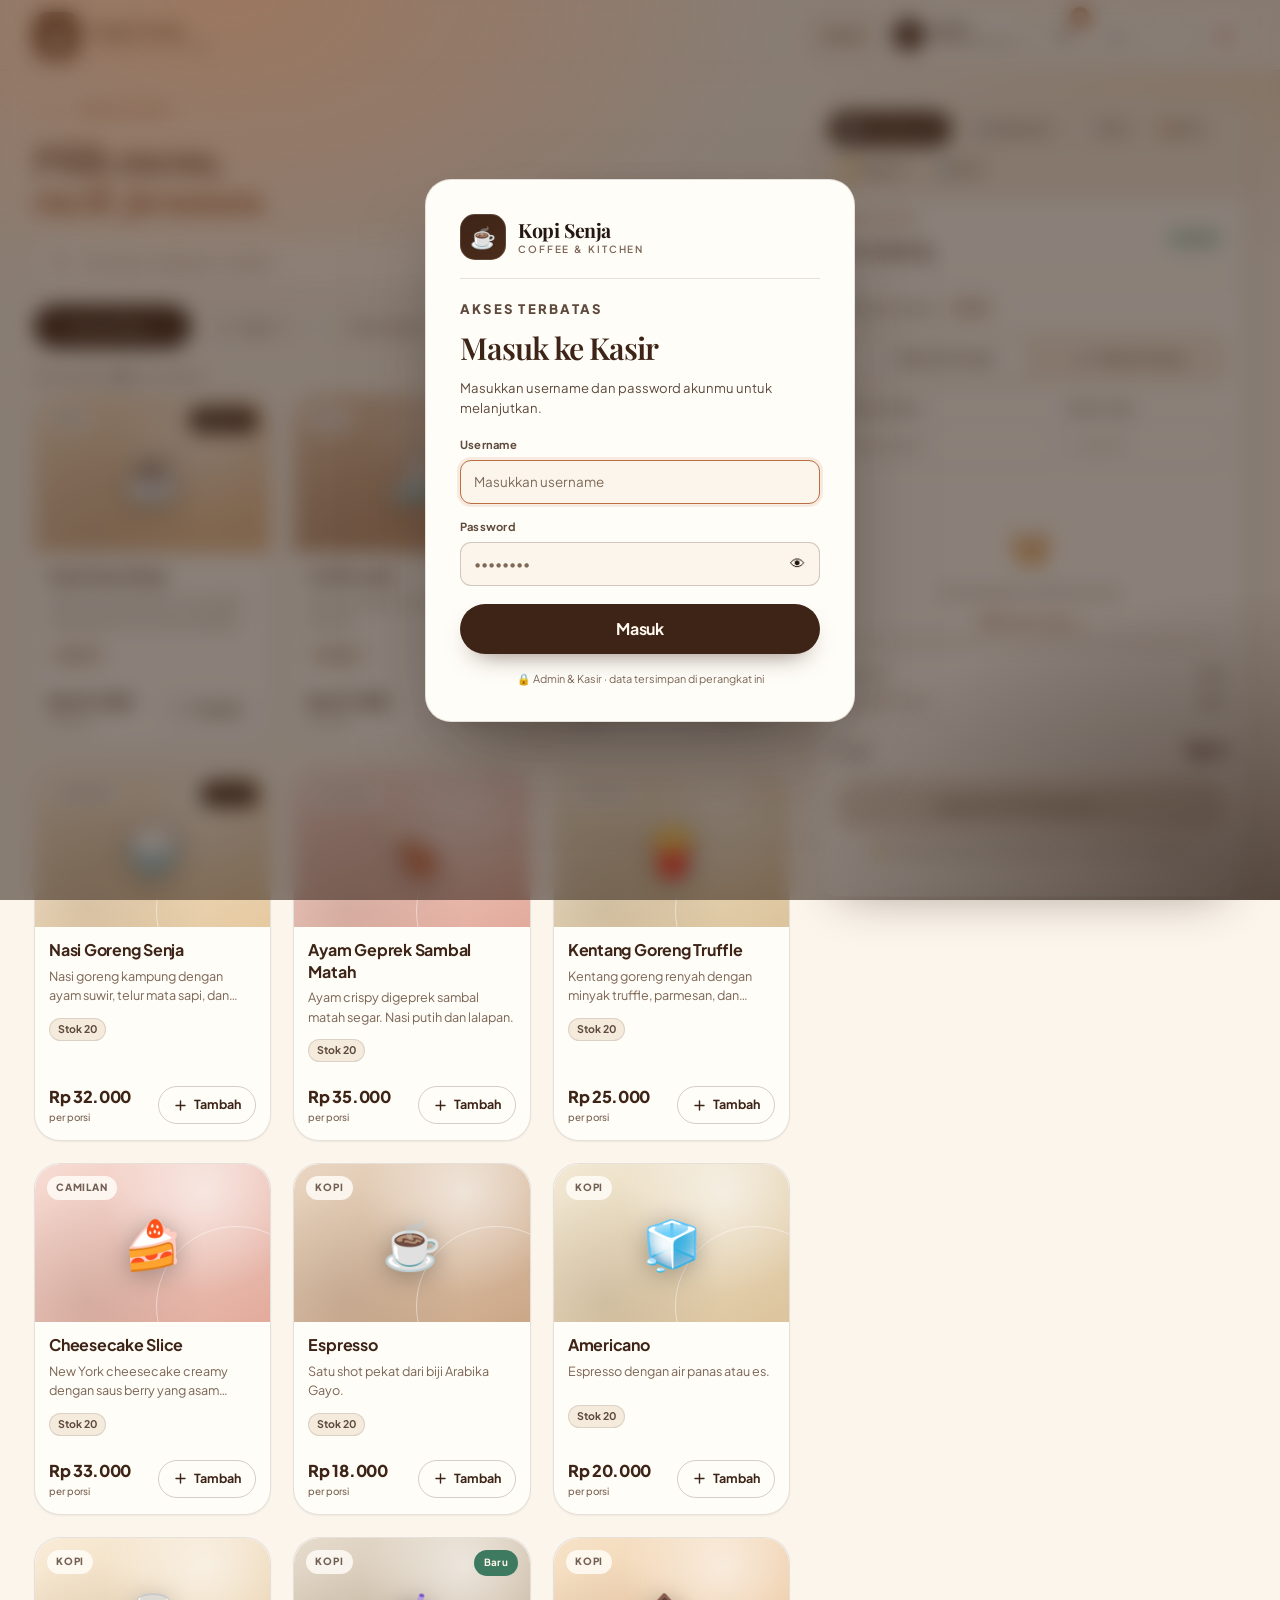
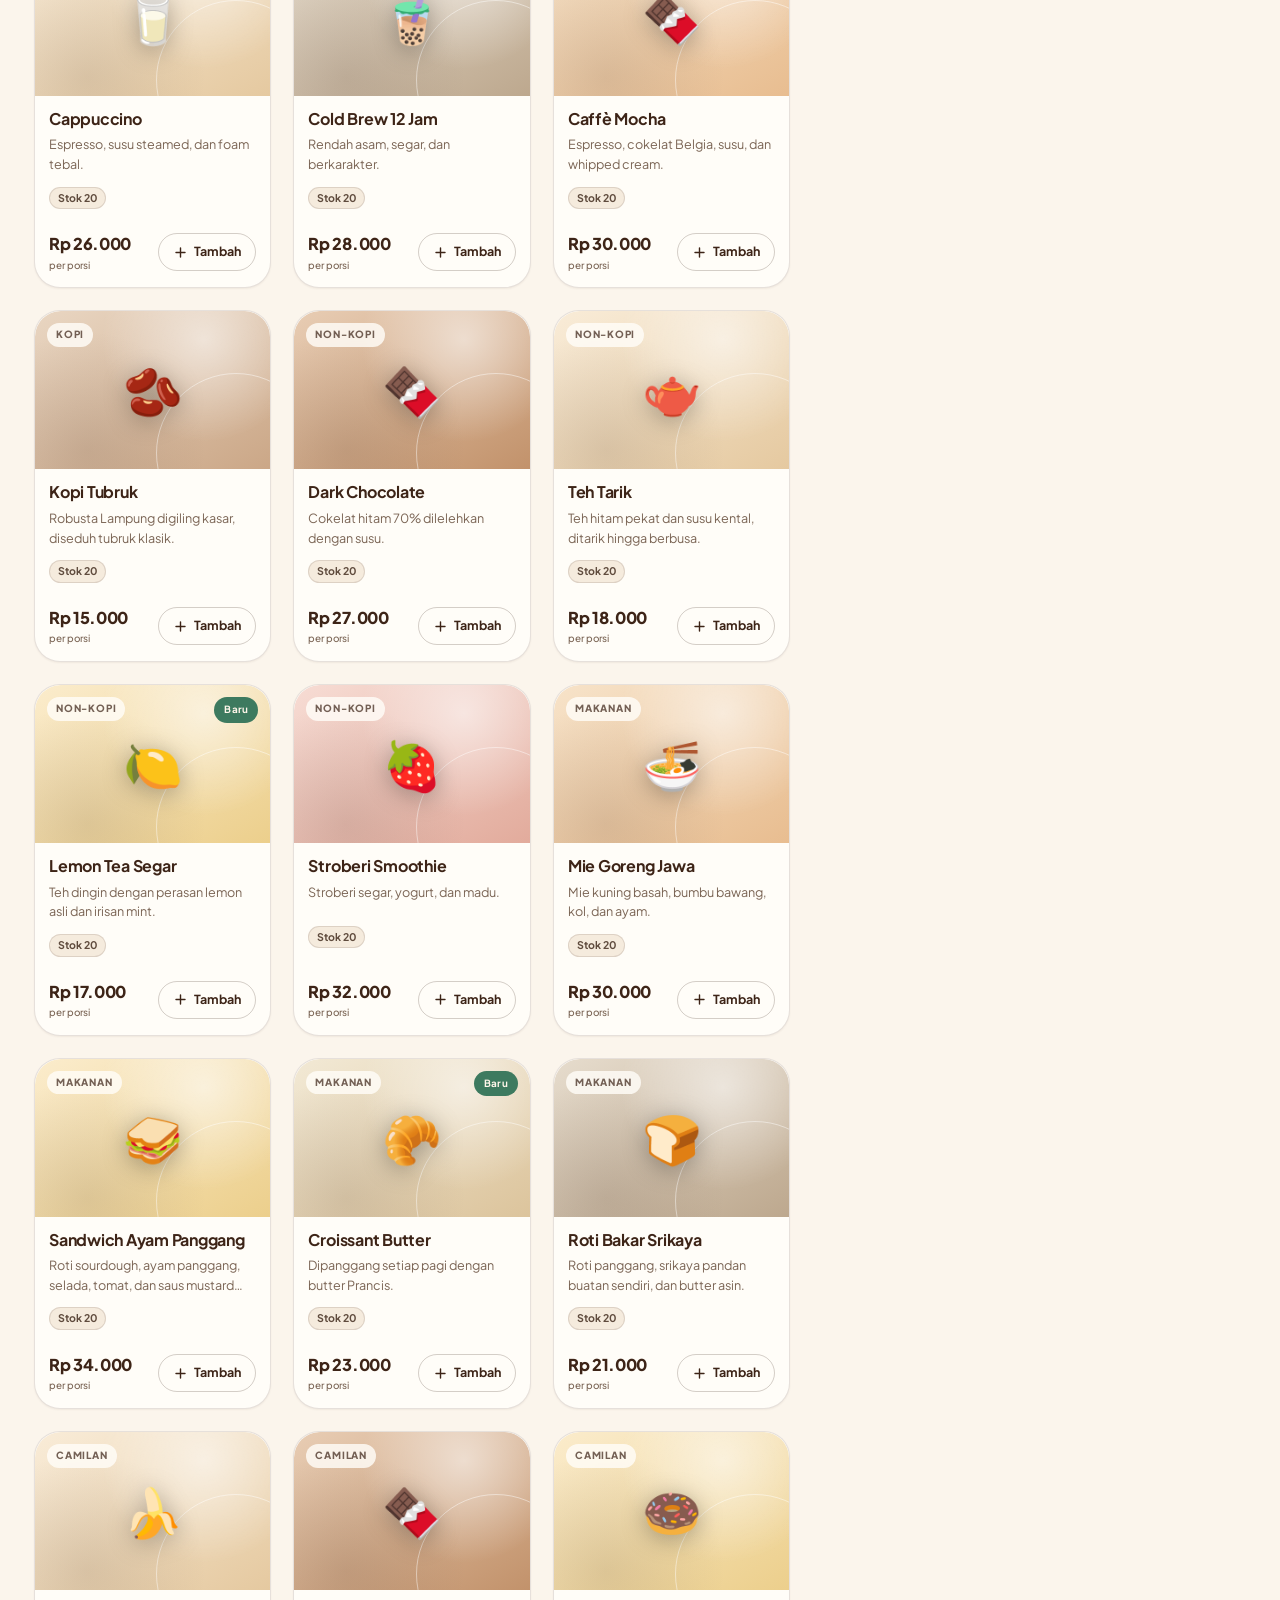
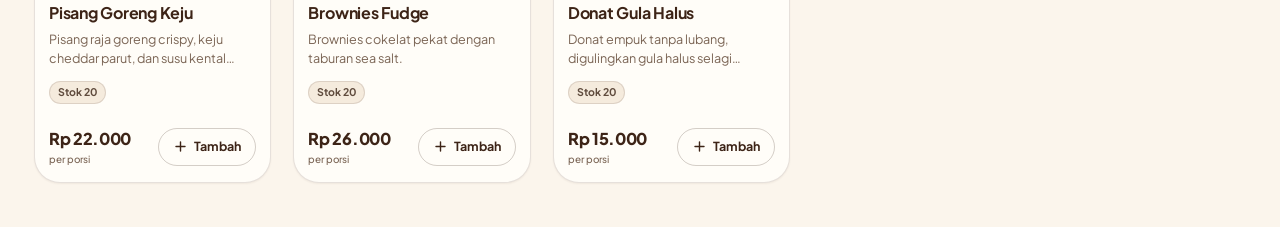
==== commit da3a65f2: "Add files via upload" ====
--- a/index.html
+++ b/index.html
@@ -3,10 +3,17 @@
 <head>
   <meta charset="UTF-8" />
   <meta name="viewport" content="width=device-width, initial-scale=1" />
-  <meta name="theme-color" content="#2A1B12" />
+  <meta name="theme-color" content="#3D2417" />
   <meta name="description" content="Kopi Senja — kasir kedai kopi. Pilih menu, atur pesanan, bayar, dan cetak struk." />
-  <title>Kopi Senja — Kasir & Pemesanan</title>
-
+  <meta name="application-name" content="Kopi Senja" />
+  <meta name="mobile-web-app-capable" content="yes" />
+  <meta name="apple-mobile-web-app-capable" content="yes" />
+  <meta name="apple-mobile-web-app-status-bar-style" content="default" />
+  <meta name="apple-mobile-web-app-title" content="Kopi Senja" />
+  <title>Kopi Senja — Kasir &amp; Pemesanan</title>
+
+  <link rel="manifest" href="manifest.webmanifest" />
+  <link rel="apple-touch-icon" href="icons/apple-touch-icon.png" />
   <link rel="preconnect" href="https://fonts.googleapis.com" />
   <link rel="preconnect" href="https://fonts.gstatic.com" crossorigin />
   <link href="https://fonts.googleapis.com/css2?family=Playfair+Display:ital,wght@0,500;0,600;0,700;1,600&family=Plus+Jakarta+Sans:wght@400;500;600;700;800&display=swap" rel="stylesheet" />
@@ -79,6 +86,12 @@
           <circle cx="18" cy="20" r="1.4" fill="currentColor"/>
         </svg>
         <span class="cart-badge" id="cartBadge" aria-hidden="true">0</span>
+      </button>
+      <button class="pos-top-btn" id="installAppBtn" type="button" title="Pasang aplikasi" aria-label="Pasang aplikasi" hidden>
+        <svg viewBox="0 0 24 24" width="19" height="19" fill="none" aria-hidden="true">
+          <path d="M12 4v10m0 0 4-4m-4 4-4-4" stroke="currentColor" stroke-width="1.8" stroke-linecap="round" stroke-linejoin="round"/>
+          <path d="M5 17v1.5A1.5 1.5 0 0 0 6.5 20h11a1.5 1.5 0 0 0 1.5-1.5V17" stroke="currentColor" stroke-width="1.8" stroke-linecap="round"/>
+        </svg>
       </button>
       <button class="pos-top-btn" id="btnFullscreen" type="button" title="Layar penuh" aria-label="Layar penuh">⛶</button>
       <button class="pos-top-btn pos-logout" id="logoutBtn" type="button" title="Keluar" aria-label="Keluar dari akun">⏻</button>
@@ -157,7 +170,10 @@
           <p class="drawer-kicker">Mode Kasir</p>
           <h2 id="adminPanelTitle">Keranjang</h2>
         </div>
-        <span class="side-live"><span class="dot-live" aria-hidden="true"></span>Buka</span>
+        <div class="side-head-actions">
+          <span class="side-live"><span class="dot-live" aria-hidden="true"></span>Buka</span>
+          <button class="side-close" id="closeCartBtn" type="button" aria-label="Tutup panel">✕</button>
+        </div>
       </div>
 
       <div class="side-body">
@@ -321,6 +337,15 @@
             <span>Telepon / WhatsApp</span>
             <input type="text" id="cafePhone" placeholder="Contoh: 0852-1234-5678" />
           </div>
+          <div class="field">
+            <span>Catatan Struk — Pesanan Diproses</span>
+            <textarea id="cafeReceiptNoteProcessing" rows="2" placeholder="Pesananmu sedang kami siapkan. Tunjukkan struk ini di kasir."></textarea>
+          </div>
+          <div class="field">
+            <span>Catatan Struk — Pesanan Siap</span>
+            <textarea id="cafeReceiptNoteReady" rows="2" placeholder="Pesananmu sudah siap. Tunjukkan struk ini di kasir untuk mengambil pesanan."></textarea>
+          </div>
+          <p class="admin-hint">Teks ini tampil di bagian bawah struk. Kosongkan untuk memakai teks bawaan.</p>
           <div class="save-btns">
             <button type="button" id="saveConfigBtn">Simpan</button>
             <button type="button" id="resetConfigBtn">Reset</button>
@@ -359,6 +384,8 @@
       </div>
     </aside>
   </main>
+
+  <div class="side-backdrop" id="sideBackdrop" aria-hidden="true"></div>
 
   <!-- ============================ CHECKOUT MODAL ============================ -->
   <div class="modal" id="checkoutModal" role="dialog" aria-modal="true" aria-labelledby="checkoutTitle" aria-hidden="true">
--- a/css/style.css
+++ b/css/style.css
@@ -2263,6 +2263,34 @@
 
 .field input::placeholder {
   color: #7f6a58;
+}
+
+.field textarea {
+  width: 100%;
+  min-height: 72px;
+  padding: 10px 13px;
+  border: 1px solid var(--line-strong);
+  border-radius: 11px;
+  background: var(--card);
+  font-family: var(--sans);
+  font-size: 0.84rem;
+  line-height: 1.5;
+  resize: vertical;
+  outline: none;
+  transition: border-color 0.18s, box-shadow 0.18s;
+}
+
+.field textarea:focus {
+  border-color: var(--caramel);
+  box-shadow: 0 0 0 3px rgba(185, 111, 63, 0.12);
+}
+
+.field textarea::placeholder {
+  color: #7f6a58;
+}
+
+.admin-section[data-section="cafe"] > .field {
+  margin-bottom: 14px;
 }
 
 .field[hidden] {
@@ -3992,6 +4020,10 @@
   box-shadow: var(--shadow-sm);
 }
 
+.pos-top-btn[hidden] {
+  display: none !important;
+}
+
 .pos-top-btn .cart-badge {
   position: absolute;
   top: -7px;
@@ -4826,5 +4858,299 @@
   border-color: #eab6ac;
 }
 
-
-
+/* =========================================================
+   RESPONSIF HP & TABLET — panel kanan menjadi drawer
+   ========================================================= */
+
+.side-backdrop {
+  position: fixed;
+  inset: 0;
+  z-index: 85;
+  background: rgba(30, 18, 10, 0.5);
+  -webkit-backdrop-filter: blur(2px);
+  backdrop-filter: blur(2px);
+  opacity: 0;
+  visibility: hidden;
+  transition: opacity 0.26s var(--ease), visibility 0s linear 0.26s;
+}
+
+.side-backdrop.is-open {
+  opacity: 1;
+  visibility: visible;
+  transition: opacity 0.26s var(--ease), visibility 0s;
+}
+
+.side-head-actions {
+  display: flex;
+  align-items: center;
+  gap: 8px;
+  flex-shrink: 0;
+}
+
+.side-head > div:first-child {
+  min-width: 0;
+}
+
+.side-head h2 {
+  white-space: nowrap;
+  overflow: hidden;
+  text-overflow: ellipsis;
+}
+
+.side-close {
+  display: none;
+  place-items: center;
+  width: 34px;
+  height: 34px;
+  padding: 0;
+  border: 1px solid var(--line);
+  border-radius: 10px;
+  background: var(--cream-2);
+  color: var(--ink-soft);
+  font-size: 0.9rem;
+  line-height: 1;
+  cursor: pointer;
+}
+
+.side-close:hover {
+  background: var(--cream);
+  color: var(--coffee);
+}
+
+.mobile-cart-bar[hidden] {
+  display: none !important;
+}
+
+@media (max-width: 980px) {
+  body.side-open {
+    overflow: hidden;
+  }
+
+  body.side-open .mobile-cart-bar {
+    display: none !important;
+  }
+
+  .pos-main {
+    grid-template-columns: 1fr;
+  }
+
+  .pos-side {
+    position: fixed;
+    top: 0;
+    right: 0;
+    bottom: 0;
+    left: auto;
+    z-index: 90;
+    width: min(440px, 100vw);
+    height: 100vh;
+    height: 100dvh;
+    max-height: none;
+    min-height: 0;
+    border-radius: 0;
+    border-top: 0;
+    border-right: 0;
+    border-bottom: 0;
+    transform: translateX(103%);
+    visibility: hidden;
+    transition: transform 0.3s var(--ease), visibility 0s linear 0.3s;
+    box-shadow: -28px 0 70px -34px rgba(30, 18, 10, 0.65);
+    padding-top: env(safe-area-inset-top);
+    padding-bottom: env(safe-area-inset-bottom);
+  }
+
+  .pos-side.is-open {
+    transform: none;
+    visibility: visible;
+    transition: transform 0.3s var(--ease), visibility 0s;
+  }
+
+  .side-close {
+    display: grid;
+  }
+
+  .side-tabs {
+    flex-wrap: nowrap;
+    overflow-x: auto;
+    padding: 8px 12px;
+    scrollbar-width: none;
+    -webkit-overflow-scrolling: touch;
+  }
+
+  .side-tabs::-webkit-scrollbar {
+    display: none;
+  }
+
+  .side-tabs .admin-tab {
+    padding: 8px 13px;
+    font-size: 0.74rem;
+  }
+
+  .side-body {
+    padding: 14px 14px 0;
+    max-height: none;
+  }
+
+  .admin-section:not([data-section="cart"]) {
+    padding-bottom: 14px;
+  }
+
+  .cart-foot {
+    position: sticky;
+    bottom: 0;
+    margin: 18px -14px 0;
+    padding: 14px;
+    border-radius: 0;
+    box-shadow: 0 -18px 26px -30px rgba(61, 36, 23, 0.6);
+  }
+
+  .pos-cart .secure-note {
+    display: none;
+  }
+
+  .mobile-cart-bar {
+    bottom: calc(12px + env(safe-area-inset-bottom));
+  }
+
+  .toasts {
+    bottom: calc(92px + env(safe-area-inset-bottom));
+  }
+}
+
+@media (min-width: 981px) {
+  .side-backdrop {
+    display: none;
+  }
+}
+
+@media (max-width: 640px) {
+  .pos-main {
+    padding-bottom: 96px;
+  }
+
+  #btnFullscreen {
+    display: none;
+  }
+
+  .catalog-head h1 {
+    font-size: clamp(1.75rem, 8.5vw, 2.2rem);
+  }
+
+  .pos-side {
+    width: 100vw;
+  }
+
+  .side-head {
+    padding: 12px 14px;
+  }
+
+  .side-body {
+    padding: 14px 14px 0;
+  }
+
+  .cart-foot {
+    margin-left: -14px;
+    margin-right: -14px;
+  }
+}
+
+@media (max-width: 420px) {
+  .pos-top {
+    padding: 8px 10px;
+    gap: 8px;
+  }
+
+  .pos-top-right {
+    gap: 6px;
+  }
+
+  .pos-top-btn {
+    width: 40px;
+    height: 40px;
+    border-radius: 11px;
+  }
+
+  .pos-brand {
+    gap: 9px;
+  }
+
+  .pos-brand .brand-mark {
+    width: 40px;
+    height: 40px;
+    border-radius: 13px;
+  }
+
+  .pos-brand .brand-text strong {
+    font-size: 0.98rem;
+  }
+
+  .stat-grid {
+    grid-template-columns: 1fr 1fr;
+    gap: 8px;
+  }
+
+  .stat-card {
+    padding: 10px 11px;
+  }
+
+  .stat-card strong {
+    font-size: 1rem;
+  }
+
+  .recent-item,
+  .low-stock-item,
+  .report-pay-item,
+  .report-top-item {
+    padding: 8px 10px;
+  }
+
+  .recent-btn {
+    width: 26px;
+    height: 26px;
+  }
+
+  .field-grid {
+    grid-template-columns: 1fr;
+  }
+
+  .user-row-name {
+    min-width: 0;
+    overflow: hidden;
+    text-overflow: ellipsis;
+    white-space: nowrap;
+  }
+
+  .user-row-head {
+    min-width: 0;
+  }
+
+  .menu-item-admin-actions {
+    flex-direction: row;
+  }
+
+  .menu-item-admin-actions button {
+    padding: 6px 8px;
+  }
+
+  .modal-head h2 {
+    font-size: 1.5rem;
+  }
+}
+
+@media (max-width: 980px) and (max-height: 560px) {
+  .side-tabs {
+    padding-top: 6px;
+    padding-bottom: 6px;
+  }
+
+  .side-head {
+    padding-top: 8px;
+    padding-bottom: 8px;
+  }
+
+  .side-head h2 {
+    font-size: 1.1rem;
+  }
+}
+
+
+
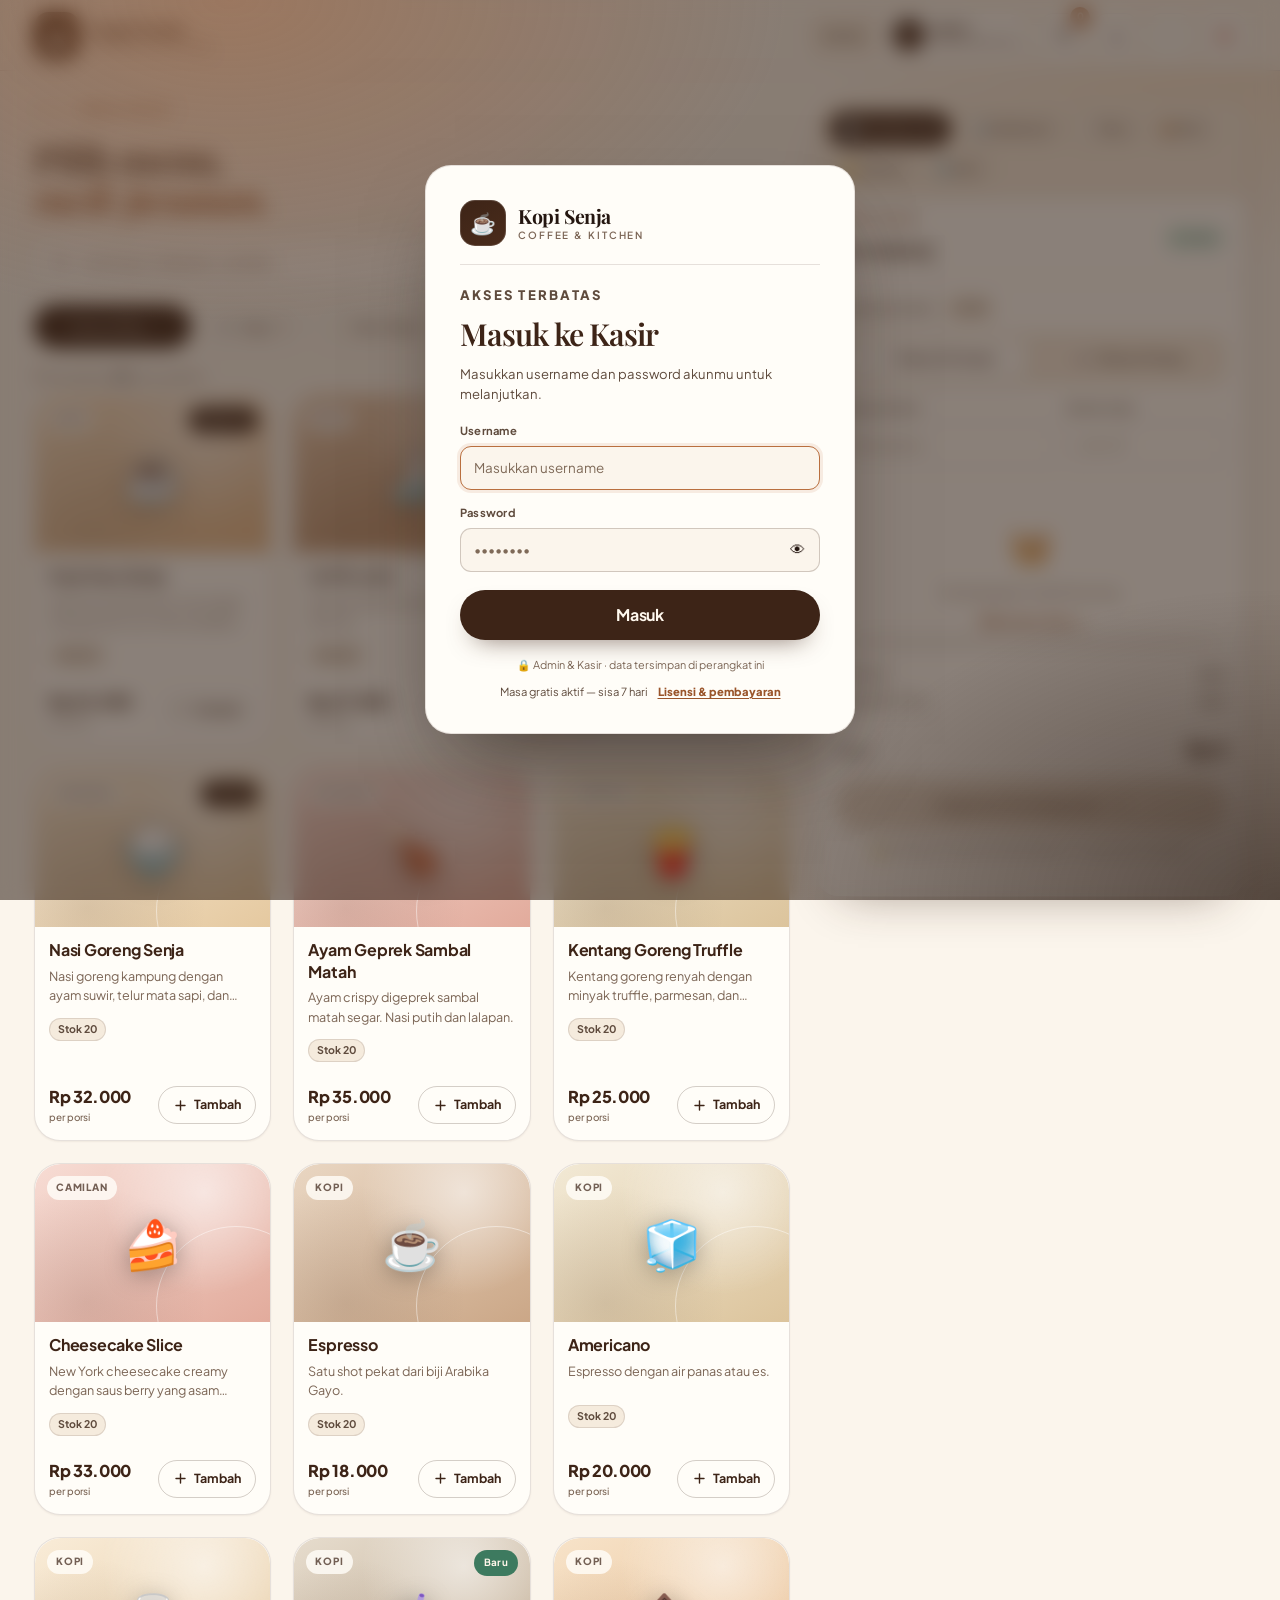
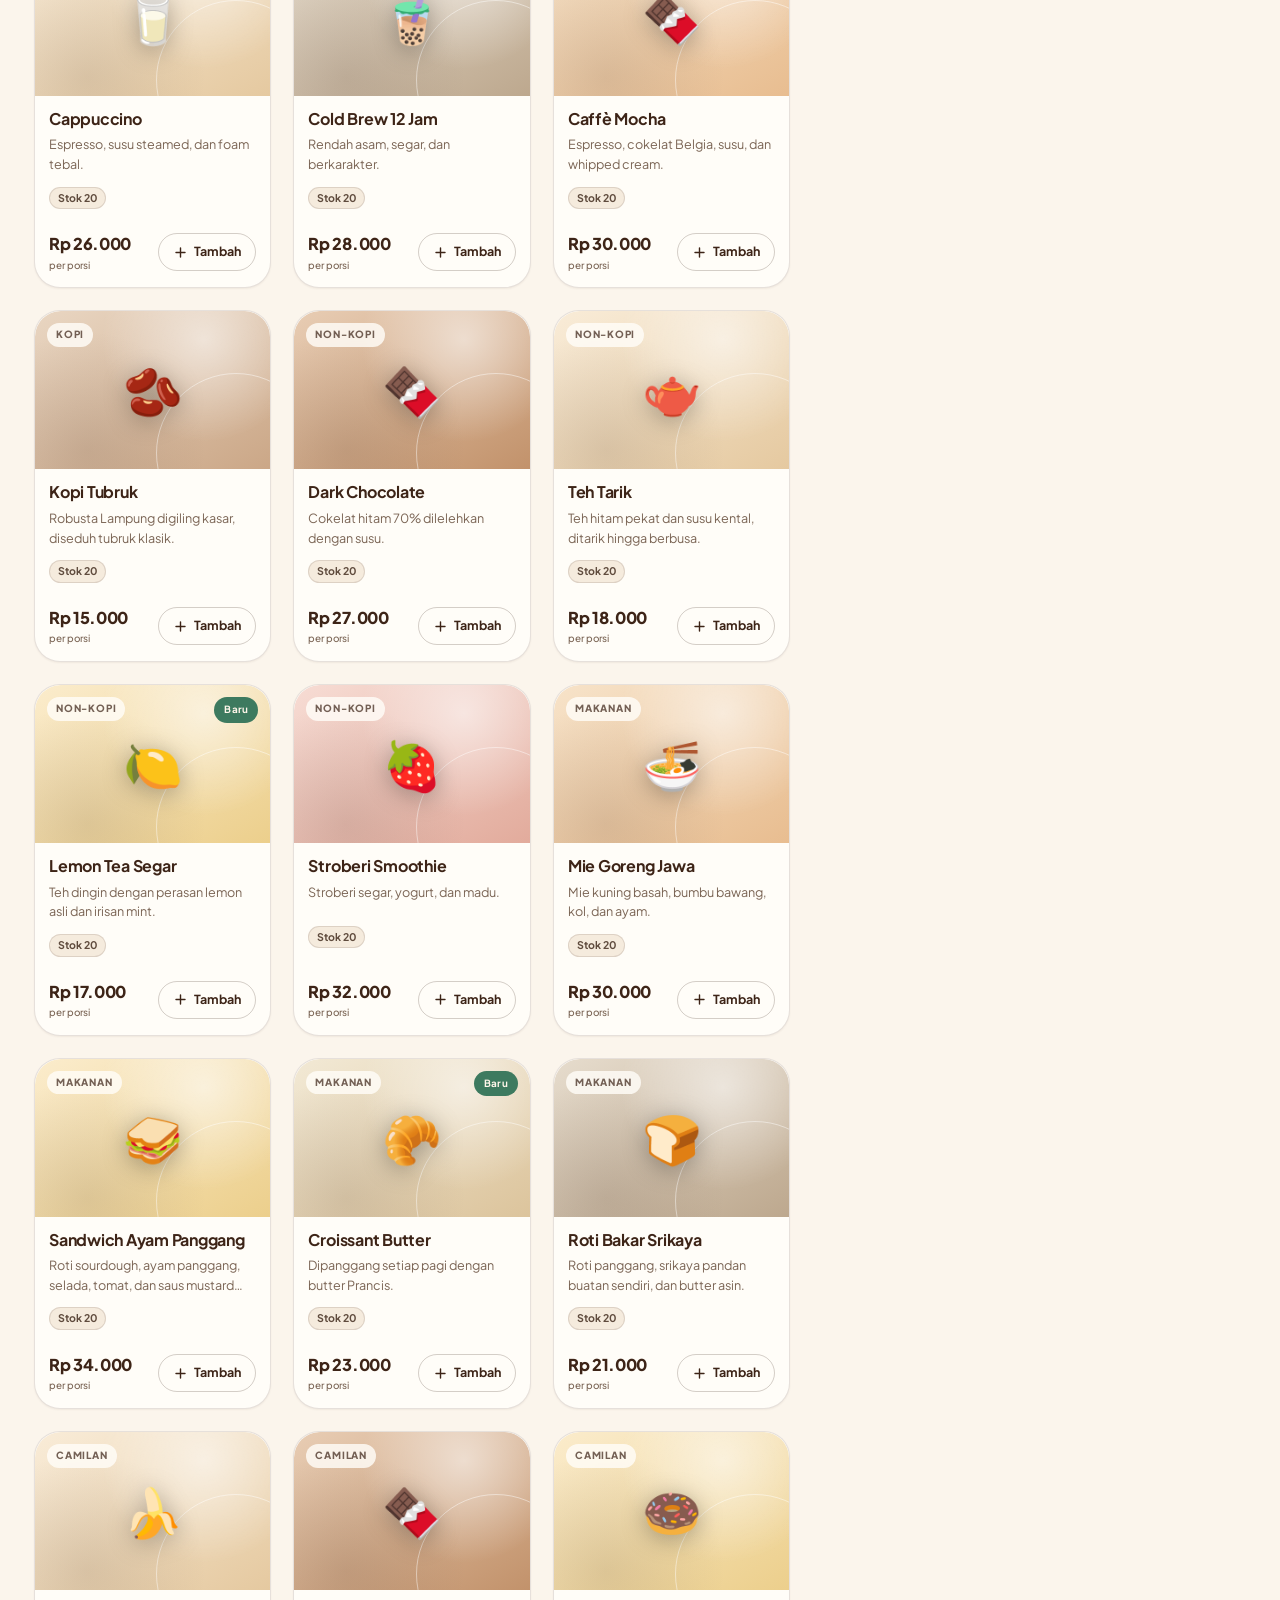
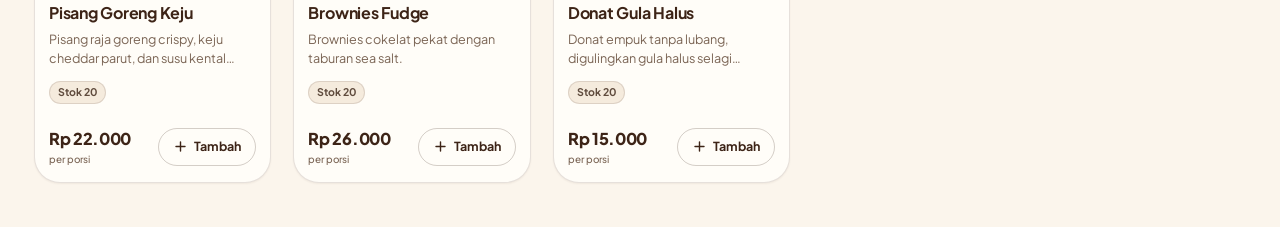
==== commit 14b12fef: "Add files via upload" ====
--- a/index.html
+++ b/index.html
@@ -57,8 +57,95 @@
       </form>
 
       <p class="login-foot">🔒 Admin &amp; Kasir · data tersimpan di perangkat ini</p>
+      <p class="login-license">
+        <span id="loginLicenseStatus">Masa gratis: 7 hari</span>
+        <button class="login-license-btn" type="button" id="loginLicenseBtn">Lisensi &amp; pembayaran</button>
+      </p>
     </div>
   </div>
+
+  <!-- ============================ LISENSI ============================ -->
+  <section class="license-screen" id="licenseScreen" role="dialog" aria-modal="true" aria-labelledby="licenseTitle">
+    <div class="license-shell">
+      <button class="license-close" id="licenseCloseBtn" type="button" aria-label="Tutup lisensi" hidden>×</button>
+
+      <header class="license-brand">
+        <span class="license-logo" id="licenseLogo" aria-hidden="true">☕</span>
+        <div>
+          <p class="drawer-kicker">Lisensi aplikasi</p>
+          <h1 id="licenseTitle">Aktifkan <em>Kopi Senja</em></h1>
+          <p class="license-sub" id="licenseSub">Masa gratis 7 hari untuk mencoba semua fitur.</p>
+        </div>
+      </header>
+
+      <div class="license-status" id="licenseStatus">
+        <span class="license-badge is-active" id="licenseStatusBadge">Trial</span>
+        <p id="licenseStatusText">Masa gratis aktif — sisa 7 hari</p>
+      </div>
+
+      <div class="license-plans">
+        <article class="license-plan">
+          <p class="plan-kicker">Langganan</p>
+          <h2>Bulanan</h2>
+          <p class="plan-price" id="licensePriceMonthly">Rp 50.000 <span>/ bulan</span></p>
+          <ul class="plan-list">
+            <li>Akses penuh selama 30 hari</li>
+            <li>Perpanjang kapan saja</li>
+            <li>Cocok untuk kedai yang baru mulai</li>
+          </ul>
+        </article>
+        <article class="license-plan is-featured">
+          <p class="plan-kicker">Sekali bayar</p>
+          <h2>Lifetime</h2>
+          <p class="plan-price" id="licensePriceLifetime">Rp 500.000</p>
+          <ul class="plan-list">
+            <li>Pakai selamanya, tanpa batas waktu</li>
+            <li>Tanpa biaya bulanan</li>
+            <li>Paling hemat untuk jangka panjang</li>
+          </ul>
+        </article>
+      </div>
+
+      <div class="license-payment">
+        <div class="license-payment-head">
+          <h2>Bayar &amp; aktivasi</h2>
+          <p>Transfer sesuai paket, lalu kirim bukti pembayaran ke owner. Setelah dikonfirmasi, kamu akan menerima kode aktivasi.</p>
+        </div>
+
+        <div class="payment-grid">
+          <div class="payment-bank">
+            <p><span>Bank</span><strong id="licenseBankName">-</strong></p>
+            <p><span>No. rekening</span><strong id="licenseBankAccount">-</strong></p>
+            <p><span>Atas nama</span><strong id="licenseBankHolder">-</strong></p>
+            <p><span>WhatsApp</span><strong id="licenseWhatsapp">-</strong></p>
+          </div>
+          <figure class="payment-qris">
+            <img id="licenseQris" src="icons/qris-placeholder.svg" alt="QRIS pembayaran" />
+            <p class="qris-fallback" id="licenseQrisFallback" hidden>QRIS belum diatur. Hubungi owner untuk detail pembayaran.</p>
+            <figcaption>Scan QRIS (DANA, OVO, GoPay, atau bank)</figcaption>
+          </figure>
+        </div>
+
+        <div class="license-code-box">
+          <label for="licenseCodeInput">Sudah bayar? Masukkan kode aktivasi</label>
+          <div class="license-code-row">
+            <input id="licenseCodeInput" type="text" placeholder="KS1-..." autocomplete="off" autocapitalize="none" spellcheck="false" />
+            <button class="btn btn-primary" id="licenseActivateBtn" type="button">Aktifkan</button>
+          </div>
+          <p class="license-message" id="licenseMessage" role="status"></p>
+        </div>
+
+        <p class="license-device">
+          Kode perangkat: <code id="licenseDeviceId">-</code>
+          <button class="license-copy" id="licenseCopyDevice" type="button">Salin</button>
+        </p>
+      </div>
+
+      <p class="license-foot">
+        Butuh bantuan? Hubungi <span id="licenseContact">owner</span>.
+      </p>
+    </div>
+  </section>
 
   <!-- ============================ TOP BAR ============================ -->
   <header class="pos-top" id="siteHeader">
@@ -380,6 +467,15 @@
               <button class="btn btn-primary btn-block" id="addUserBtn" type="button">Tambah Akun</button>
             </div>
           </div>
+
+          <div class="license-admin">
+            <div class="license-admin-head">
+              <h3 class="admin-h3">Lisensi Aplikasi</h3>
+              <button class="btn btn-ghost" id="adminLicenseBtn" type="button">Kelola lisensi</button>
+            </div>
+            <p class="admin-hint" id="adminLicenseStatus">Memeriksa lisensi…</p>
+            <p class="admin-hint">Masa gratis 7 hari. Setelah itu pilih langganan bulanan atau lifetime. Kode aktivasi dikirim owner setelah pembayaran.</p>
+          </div>
         </section>
       </div>
     </aside>
@@ -488,6 +584,7 @@
         </button>
         <button class="btn btn-primary" id="doneReceiptBtn" type="button">Selesai</button>
       </div>
+      <p class="receipt-print-hint">Di HP: pilih printer thermal 58mm di dialog cetak.</p>
     </div>
   </div>
 
@@ -503,6 +600,8 @@
   <div class="toasts" id="toasts" aria-live="polite" aria-atomic="false"></div>
 
   <script src="js/data.js"></script>
+  <script src="js/license-config.js"></script>
+  <script src="js/license.js"></script>
   <script src="js/app.js"></script>
 </body>
 </html>
--- a/css/style.css
+++ b/css/style.css
@@ -1,5 +1,5 @@
 /* =========================================================
-   Kopi Senja — Stylesheet
+   kopi senja — Stylesheet
    ========================================================= */
 
 :root {
@@ -3114,6 +3114,14 @@
 
 .receipt-actions .btn-ghost:hover {
   background: rgba(255, 253, 248, 0.22);
+}
+
+.receipt-print-hint {
+  margin: -8px 0 0;
+  text-align: center;
+  font-size: 0.68rem;
+  line-height: 1.4;
+  color: rgba(255, 246, 234, 0.72);
 }
 
 /* ============================== TOASTS ============================== */
@@ -3384,16 +3392,23 @@
   .order-progress { gap: 2px; }
 }
 
-/* ============================== PRINT ============================== */
+/* ============================== PRINT — STRUK 58mm ============================== */
 
 @media print {
   @page {
-    margin: 10mm;
-    size: auto;
-  }
-
+    /* Lebar kertas thermal 58mm; tinggi mengikuti panjang struk. */
+    size: 58mm auto;
+    margin: 0;
+  }
+
+  html,
   body {
+    width: 58mm !important;
+    max-width: 58mm !important;
+    margin: 0 !important;
+    padding: 0 !important;
     background: #fff !important;
+    color: #000 !important;
   }
 
   body > *:not(#receiptModal) {
@@ -3404,16 +3419,25 @@
     position: static !important;
     display: block !important;
     inset: auto !important;
+    width: 58mm !important;
+    max-width: 58mm !important;
+    margin: 0 !important;
     padding: 0 !important;
     background: #fff !important;
     backdrop-filter: none !important;
+    -webkit-backdrop-filter: none !important;
     opacity: 1 !important;
     visibility: visible !important;
   }
 
-  #receiptModal .modal-card {
-    max-width: 100% !important;
+  #receiptModal .modal-card,
+  #receiptModal .modal-receipt {
+    width: 58mm !important;
+    max-width: 58mm !important;
     max-height: none !important;
+    margin: 0 !important;
+    padding: 0 !important;
+    gap: 0 !important;
     background: #fff !important;
     box-shadow: none !important;
     border-radius: 0 !important;
@@ -3422,23 +3446,191 @@
   }
 
   .receipt-paper {
+    width: 58mm !important;
+    max-width: 58mm !important;
+    margin: 0 !important;
+    /* 58mm - (2 x 5mm) = 48mm area cetak, aman untuk printer 58mm. */
+    padding: 2.5mm 5mm !important;
+    background: #fff !important;
+    background-image: none !important;
     box-shadow: none !important;
     border-radius: 0 !important;
-    background-image: none !important;
-    padding: 0 !important;
     overflow: visible !important;
     max-height: none !important;
+    color: #000 !important;
   }
 
   .receipt-paper::before,
   .receipt-actions,
+  .receipt-print-hint,
   .toasts,
   .mobile-cart-bar {
     display: none !important;
   }
 
-  .receipt-brand h2 { color: #000 !important; }
-  .receipt-meta, .rm-item, .rm-total { color: #000 !important; }
+  /* ---------- Brand / header ---------- */
+  .receipt-brand {
+    padding-top: 0 !important;
+    text-align: center !important;
+  }
+
+  .receipt-brand > span {
+    font-size: 12pt !important;
+    line-height: 1 !important;
+    margin-bottom: 1mm !important;
+  }
+
+  .receipt-brand h2 {
+    font-family: Arial, Helvetica, sans-serif !important;
+    font-size: 12pt !important;
+    line-height: 1.15 !important;
+    letter-spacing: 0.04em !important;
+    color: #000 !important;
+    overflow-wrap: break-word !important;
+  }
+
+  .receipt-brand p {
+    margin-top: 0.8mm !important;
+    font-size: 7pt !important;
+    line-height: 1.3 !important;
+    letter-spacing: 0.14em !important;
+    color: #000 !important;
+  }
+
+  .receipt-brand small {
+    margin-top: 1mm !important;
+    font-size: 7pt !important;
+    line-height: 1.35 !important;
+    color: #000 !important;
+    overflow-wrap: break-word !important;
+  }
+
+  .receipt-divider {
+    margin: 2mm 0 !important;
+    gap: 1.5mm !important;
+    color: #000 !important;
+  }
+
+  .receipt-divider::before,
+  .receipt-divider::after {
+    border-top: 1px dashed #000 !important;
+  }
+
+  .receipt-divider span {
+    font-size: 6pt !important;
+  }
+
+  /* ---------- Baris meta ---------- */
+  .receipt-meta {
+    gap: 0.8mm !important;
+    color: #000 !important;
+  }
+
+  .rm-row {
+    display: flex !important;
+    justify-content: space-between !important;
+    align-items: flex-start !important;
+    gap: 2mm !important;
+    font-size: 8pt !important;
+    line-height: 1.3 !important;
+    color: #000 !important;
+  }
+
+  .rm-row span,
+  .rm-row b {
+    color: #000 !important;
+  }
+
+  .rm-row span:first-child {
+    flex: 0 1 auto !important;
+    min-width: 0 !important;
+  }
+
+  .rm-row b {
+    flex: 1 1 auto !important;
+    min-width: 0 !important;
+    font-family: "Courier New", monospace !important;
+    font-size: 8pt !important;
+    font-weight: 700 !important;
+    letter-spacing: 0 !important;
+    text-align: right !important;
+    overflow-wrap: anywhere !important;
+  }
+
+  /* ---------- Daftar item ---------- */
+  .rm-items {
+    margin: 2mm 0 !important;
+    gap: 1.2mm !important;
+  }
+
+  .rm-item {
+    display: grid !important;
+    grid-template-columns: minmax(0, 1fr) auto auto !important;
+    gap: 1.2mm !important;
+    align-items: start !important;
+    font-size: 8pt !important;
+    line-height: 1.3 !important;
+    color: #000 !important;
+  }
+
+  .rm-item .rm-name {
+    min-width: 0 !important;
+    overflow-wrap: anywhere !important;
+  }
+
+  .rm-item .rm-name em {
+    font-size: 7pt !important;
+    line-height: 1.3 !important;
+    color: #000 !important;
+    overflow-wrap: anywhere !important;
+  }
+
+  .rm-item .rm-qty {
+    font-size: 7.5pt !important;
+    color: #000 !important;
+  }
+
+  .rm-item .rm-price {
+    font-size: 8pt !important;
+    color: #000 !important;
+  }
+
+  /* ---------- Total & pembayaran ---------- */
+  .rm-total {
+    margin-top: 0.5mm !important;
+    padding-top: 1.5mm !important;
+    border-top: 1px dashed #000 !important;
+    font-size: 9.5pt !important;
+    line-height: 1.3 !important;
+    color: #000 !important;
+  }
+
+  .rm-pay {
+    margin-top: 1.5mm !important;
+    padding-top: 1.5mm !important;
+    border-top: 1px dashed #000 !important;
+    gap: 0.6mm !important;
+  }
+
+  /* ---------- Footer ---------- */
+  .receipt-thanks {
+    text-align: center !important;
+  }
+
+  .receipt-thanks strong {
+    font-family: Arial, Helvetica, sans-serif !important;
+    font-size: 9pt !important;
+    color: #000 !important;
+  }
+
+  .receipt-thanks p {
+    margin-top: 1mm !important;
+    max-width: none !important;
+    font-size: 7pt !important;
+    line-height: 1.35 !important;
+    color: #000 !important;
+    overflow-wrap: break-word !important;
+  }
 }
 
 @media (prefers-reduced-motion: reduce) {
@@ -5150,7 +5342,608 @@
   .side-head h2 {
     font-size: 1.1rem;
   }
-}
-
-
-
+}
+
+
+/* =========================================================
+   LISENSI & PEMBAYARAN
+   ========================================================= */
+
+.license-screen {
+  position: fixed;
+  inset: 0;
+  z-index: 10000;
+  display: block;
+  overflow-y: auto;
+  overscroll-behavior: contain;
+  -webkit-overflow-scrolling: touch;
+  padding: 24px 16px 36px;
+  background:
+    radial-gradient(900px 520px at 18% 0%, rgba(185, 111, 63, 0.38), transparent 62%),
+    radial-gradient(820px 520px at 100% 100%, rgba(42, 27, 18, 0.55), transparent 60%),
+    rgba(42, 27, 18, 0.62);
+  backdrop-filter: blur(10px);
+  -webkit-backdrop-filter: blur(10px);
+}
+
+.license-screen[hidden] {
+  display: none !important;
+}
+
+.license-shell {
+  position: relative;
+  width: min(980px, 100%);
+  margin: 0 auto;
+  padding: clamp(22px, 4vw, 36px);
+  border: 1px solid var(--line);
+  border-radius: var(--radius-lg);
+  background: var(--card);
+  box-shadow: var(--shadow-lg);
+  animation: licenseIn 0.45s var(--ease) both;
+}
+
+@keyframes licenseIn {
+  from {
+    opacity: 0;
+    transform: translateY(14px) scale(0.99);
+  }
+  to {
+    opacity: 1;
+    transform: none;
+  }
+}
+
+.license-close {
+  position: absolute;
+  top: 14px;
+  right: 14px;
+  z-index: 2;
+  display: grid;
+  place-items: center;
+  width: 36px;
+  height: 36px;
+  border: 1px solid var(--line);
+  border-radius: 50%;
+  background: var(--cream);
+  color: var(--coffee);
+  font-size: 1.25rem;
+  line-height: 1;
+  cursor: pointer;
+  transition: background 0.16s var(--ease), transform 0.16s var(--ease);
+}
+
+.license-close:hover {
+  background: var(--cream-2);
+  transform: rotate(90deg);
+}
+
+.license-close[hidden] {
+  display: none !important;
+}
+
+.license-brand {
+  display: flex;
+  align-items: flex-start;
+  gap: 14px;
+  padding-right: 44px;
+  padding-bottom: 18px;
+  margin-bottom: 18px;
+  border-bottom: 1px solid var(--line);
+}
+
+.license-logo {
+  display: grid;
+  place-items: center;
+  flex: none;
+  width: 54px;
+  height: 54px;
+  border-radius: 17px;
+  background: linear-gradient(150deg, var(--coffee) 0%, #4a2c1b 100%);
+  color: var(--cream);
+  font-size: 1.45rem;
+  box-shadow: var(--shadow-sm);
+}
+
+.license-brand h1 {
+  margin: 2px 0 4px;
+  font-family: var(--serif);
+  font-size: clamp(1.55rem, 3vw, 2.05rem);
+  font-weight: 600;
+  letter-spacing: -0.03em;
+  color: var(--coffee);
+  line-height: 1.15;
+}
+
+.license-brand h1 em {
+  color: var(--caramel-dark);
+  font-style: italic;
+}
+
+.license-sub {
+  margin: 0;
+  max-width: 62ch;
+  font-size: 0.82rem;
+  line-height: 1.55;
+  color: var(--ink-soft);
+}
+
+.license-status {
+  display: flex;
+  align-items: center;
+  gap: 12px;
+  padding: 12px 14px;
+  border: 1px solid rgba(61, 122, 95, 0.24);
+  border-radius: 14px;
+  background: var(--green-soft);
+}
+
+.license-status.is-inactive {
+  border-color: rgba(180, 71, 47, 0.24);
+  background: #fdecea;
+}
+
+.license-status p {
+  margin: 0;
+  font-size: 0.82rem;
+  font-weight: 600;
+  line-height: 1.45;
+  color: var(--ink);
+}
+
+.license-badge {
+  flex: none;
+  padding: 4px 10px;
+  border-radius: 999px;
+  font-size: 0.68rem;
+  font-weight: 800;
+  letter-spacing: 0.06em;
+  text-transform: uppercase;
+}
+
+.license-badge.is-active {
+  background: var(--green);
+  color: #fff;
+}
+
+.license-badge.is-inactive {
+  background: var(--red);
+  color: #fff;
+}
+
+.license-plans {
+  display: grid;
+  grid-template-columns: 1fr 1fr;
+  gap: 14px;
+  margin: 18px 0;
+}
+
+.license-plan {
+  padding: 20px;
+  border: 1px solid var(--line);
+  border-radius: var(--radius);
+  background: var(--card);
+}
+
+.license-plan.is-featured {
+  border-color: transparent;
+  background: linear-gradient(155deg, var(--coffee) 0%, #4a2c1b 100%);
+  color: var(--cream);
+  box-shadow: var(--shadow-md);
+}
+
+.plan-kicker {
+  margin: 0 0 4px;
+  font-size: 0.66rem;
+  font-weight: 800;
+  letter-spacing: 0.12em;
+  text-transform: uppercase;
+  color: var(--caramel-dark);
+}
+
+.license-plan.is-featured .plan-kicker {
+  color: var(--amber);
+}
+
+.license-plan h2 {
+  margin: 0 0 6px;
+  font-family: var(--serif);
+  font-size: 1.45rem;
+  font-weight: 600;
+  letter-spacing: -0.02em;
+}
+
+.plan-price {
+  margin: 0 0 12px;
+  font-family: var(--serif);
+  font-size: clamp(1.45rem, 3vw, 1.85rem);
+  font-weight: 700;
+  letter-spacing: -0.03em;
+  color: var(--coffee);
+}
+
+.license-plan.is-featured .plan-price {
+  color: var(--cream);
+}
+
+.plan-price span {
+  font-family: var(--sans);
+  font-size: 0.72rem;
+  font-weight: 600;
+  letter-spacing: 0;
+  color: var(--ink-faint);
+}
+
+.license-plan.is-featured .plan-price span {
+  color: rgba(251, 245, 236, 0.72);
+}
+
+.plan-list {
+  display: grid;
+  gap: 7px;
+  margin: 0;
+  padding: 0;
+  list-style: none;
+}
+
+.plan-list li {
+  position: relative;
+  padding-left: 19px;
+  font-size: 0.78rem;
+  line-height: 1.45;
+  color: var(--ink-soft);
+}
+
+.license-plan.is-featured .plan-list li {
+  color: rgba(251, 245, 236, 0.82);
+}
+
+.plan-list li::before {
+  content: "✓";
+  position: absolute;
+  left: 0;
+  top: 0;
+  font-weight: 800;
+  color: var(--green);
+}
+
+.license-plan.is-featured .plan-list li::before {
+  color: var(--amber);
+}
+
+.license-payment {
+  padding: 20px;
+  border: 1px solid var(--line);
+  border-radius: var(--radius);
+  background: var(--cream);
+}
+
+.license-payment-head h2 {
+  margin: 0 0 4px;
+  font-family: var(--serif);
+  font-size: 1.35rem;
+  font-weight: 600;
+  letter-spacing: -0.02em;
+  color: var(--coffee);
+}
+
+.license-payment-head p {
+  margin: 0 0 16px;
+  font-size: 0.8rem;
+  line-height: 1.55;
+  color: var(--ink-soft);
+}
+
+.payment-grid {
+  display: grid;
+  grid-template-columns: 1fr 0.85fr;
+  gap: 18px;
+  align-items: start;
+}
+
+.payment-bank {
+  min-width: 0;
+}
+
+.payment-bank p {
+  display: flex;
+  align-items: baseline;
+  justify-content: space-between;
+  gap: 12px;
+  margin: 0;
+  padding: 9px 0;
+  border-bottom: 1px dashed var(--line);
+}
+
+.payment-bank p:last-child {
+  border-bottom: 0;
+}
+
+.payment-bank p span {
+  flex: none;
+  font-size: 0.72rem;
+  color: var(--ink-faint);
+}
+
+.payment-bank p strong {
+  min-width: 0;
+  font-size: 0.82rem;
+  font-weight: 700;
+  text-align: right;
+  color: var(--coffee);
+  word-break: break-word;
+}
+
+.payment-bank p strong a {
+  color: var(--caramel-dark);
+  text-decoration: underline;
+  text-underline-offset: 2px;
+}
+
+.payment-qris {
+  margin: 0;
+  text-align: center;
+}
+
+.payment-qris img {
+  display: block;
+  width: 100%;
+  max-width: 210px;
+  height: auto;
+  margin: 0 auto 8px;
+  padding: 6px;
+  border: 1px solid var(--line);
+  border-radius: 14px;
+  background: #fff;
+}
+
+.payment-qris figcaption {
+  font-size: 0.7rem;
+  line-height: 1.4;
+  color: var(--ink-faint);
+}
+
+.qris-fallback {
+  margin: 0 auto 8px;
+  padding: 22px 12px;
+  border: 1px dashed var(--line-strong);
+  border-radius: 14px;
+  background: var(--cream-2);
+  font-size: 0.74rem;
+  line-height: 1.45;
+  color: var(--ink-faint);
+}
+
+.qris-fallback[hidden] {
+  display: none !important;
+}
+
+.license-code-box {
+  margin-top: 18px;
+  padding-top: 16px;
+  border-top: 1px dashed var(--line);
+}
+
+.license-code-box > label {
+  display: block;
+  margin-bottom: 8px;
+  font-size: 0.78rem;
+  font-weight: 700;
+  color: var(--coffee);
+}
+
+.license-code-row {
+  display: flex;
+  gap: 8px;
+}
+
+.license-code-row input {
+  flex: 1;
+  min-width: 0;
+  padding: 12px 13px;
+  border: 1px solid var(--line-strong);
+  border-radius: 12px;
+  background: var(--card);
+  color: var(--ink);
+  font-family: var(--mono);
+  font-size: 0.76rem;
+  letter-spacing: 0.01em;
+}
+
+.license-code-row input:focus {
+  outline: 2px solid rgba(185, 111, 63, 0.4);
+  outline-offset: 1px;
+}
+
+.license-code-row .btn {
+  flex: none;
+  min-width: 122px;
+  padding: 12px 16px;
+  border-radius: 12px;
+}
+
+.license-message {
+  min-height: 1.2em;
+  margin: 8px 0 0;
+  font-size: 0.76rem;
+  line-height: 1.45;
+  color: var(--ink-faint);
+}
+
+.license-message.is-error {
+  color: var(--red);
+  font-weight: 600;
+}
+
+.license-message.is-success {
+  color: var(--green);
+  font-weight: 600;
+}
+
+.license-device {
+  margin: 14px 0 0;
+  font-size: 0.7rem;
+  line-height: 1.5;
+  color: var(--ink-faint);
+}
+
+.license-device code {
+  display: inline-block;
+  max-width: 100%;
+  padding: 2px 6px;
+  border-radius: 6px;
+  background: var(--cream-2);
+  color: var(--ink-soft);
+  font-family: var(--mono);
+  font-size: 0.68rem;
+  word-break: break-all;
+  vertical-align: middle;
+}
+
+.license-copy {
+  margin-left: 4px;
+  padding: 0;
+  border: 0;
+  background: none;
+  color: var(--caramel-dark);
+  font: inherit;
+  font-weight: 700;
+  text-decoration: underline;
+  text-underline-offset: 2px;
+  cursor: pointer;
+}
+
+.license-foot {
+  margin: 18px 0 0;
+  text-align: center;
+  font-size: 0.72rem;
+  color: var(--ink-faint);
+}
+
+/* baris lisensi di layar login */
+.login-license {
+  display: flex;
+  flex-wrap: wrap;
+  align-items: center;
+  justify-content: center;
+  gap: 6px 10px;
+  margin: 10px 0 0;
+  font-size: 0.7rem;
+  line-height: 1.45;
+  color: var(--ink-soft);
+}
+
+.login-license-btn {
+  padding: 0;
+  border: 0;
+  background: none;
+  color: var(--caramel-dark);
+  font: inherit;
+  font-weight: 800;
+  text-decoration: underline;
+  text-underline-offset: 2px;
+  cursor: pointer;
+}
+
+/* kartu lisensi di tab Kafe */
+.license-admin {
+  margin-top: 18px;
+  padding: 15px 16px;
+  border: 1px solid var(--line);
+  border-radius: 14px;
+  background: var(--cream);
+}
+
+.license-admin-head {
+  display: flex;
+  align-items: center;
+  justify-content: space-between;
+  gap: 10px;
+}
+
+.license-admin h3 {
+  margin: 0;
+  font-size: 0.92rem;
+  font-weight: 800;
+  color: var(--coffee);
+}
+
+.license-admin .btn {
+  padding: 7px 11px;
+  font-size: 0.72rem;
+}
+
+.license-admin .admin-hint {
+  margin: 6px 0 0;
+}
+
+.license-admin .admin-hint:first-of-type {
+  font-weight: 700;
+  color: var(--coffee);
+}
+
+@media (max-width: 720px) {
+  .license-screen {
+    padding: 12px;
+  }
+
+  .license-shell {
+    padding: 22px 16px 28px;
+    border-radius: 22px;
+  }
+
+  .license-plans {
+    grid-template-columns: 1fr;
+  }
+
+  .payment-grid {
+    grid-template-columns: 1fr;
+  }
+
+  .payment-qris img {
+    max-width: 190px;
+  }
+
+  .license-code-row {
+    flex-direction: column;
+  }
+
+  .license-code-row .btn {
+    width: 100%;
+  }
+}
+
+@media (max-width: 420px) {
+  .license-brand {
+    gap: 10px;
+    padding-right: 38px;
+  }
+
+  .license-logo {
+    width: 46px;
+    height: 46px;
+    border-radius: 14px;
+    font-size: 1.25rem;
+  }
+
+  .license-brand h1 {
+    font-size: 1.5rem;
+  }
+
+  .license-status {
+    align-items: flex-start;
+  }
+
+  .license-plan,
+  .license-payment {
+    padding: 16px;
+  }
+
+  .license-admin-head {
+    align-items: flex-start;
+    flex-direction: column;
+  }
+
+  .license-admin .btn {
+    width: 100%;
+  }
+}
